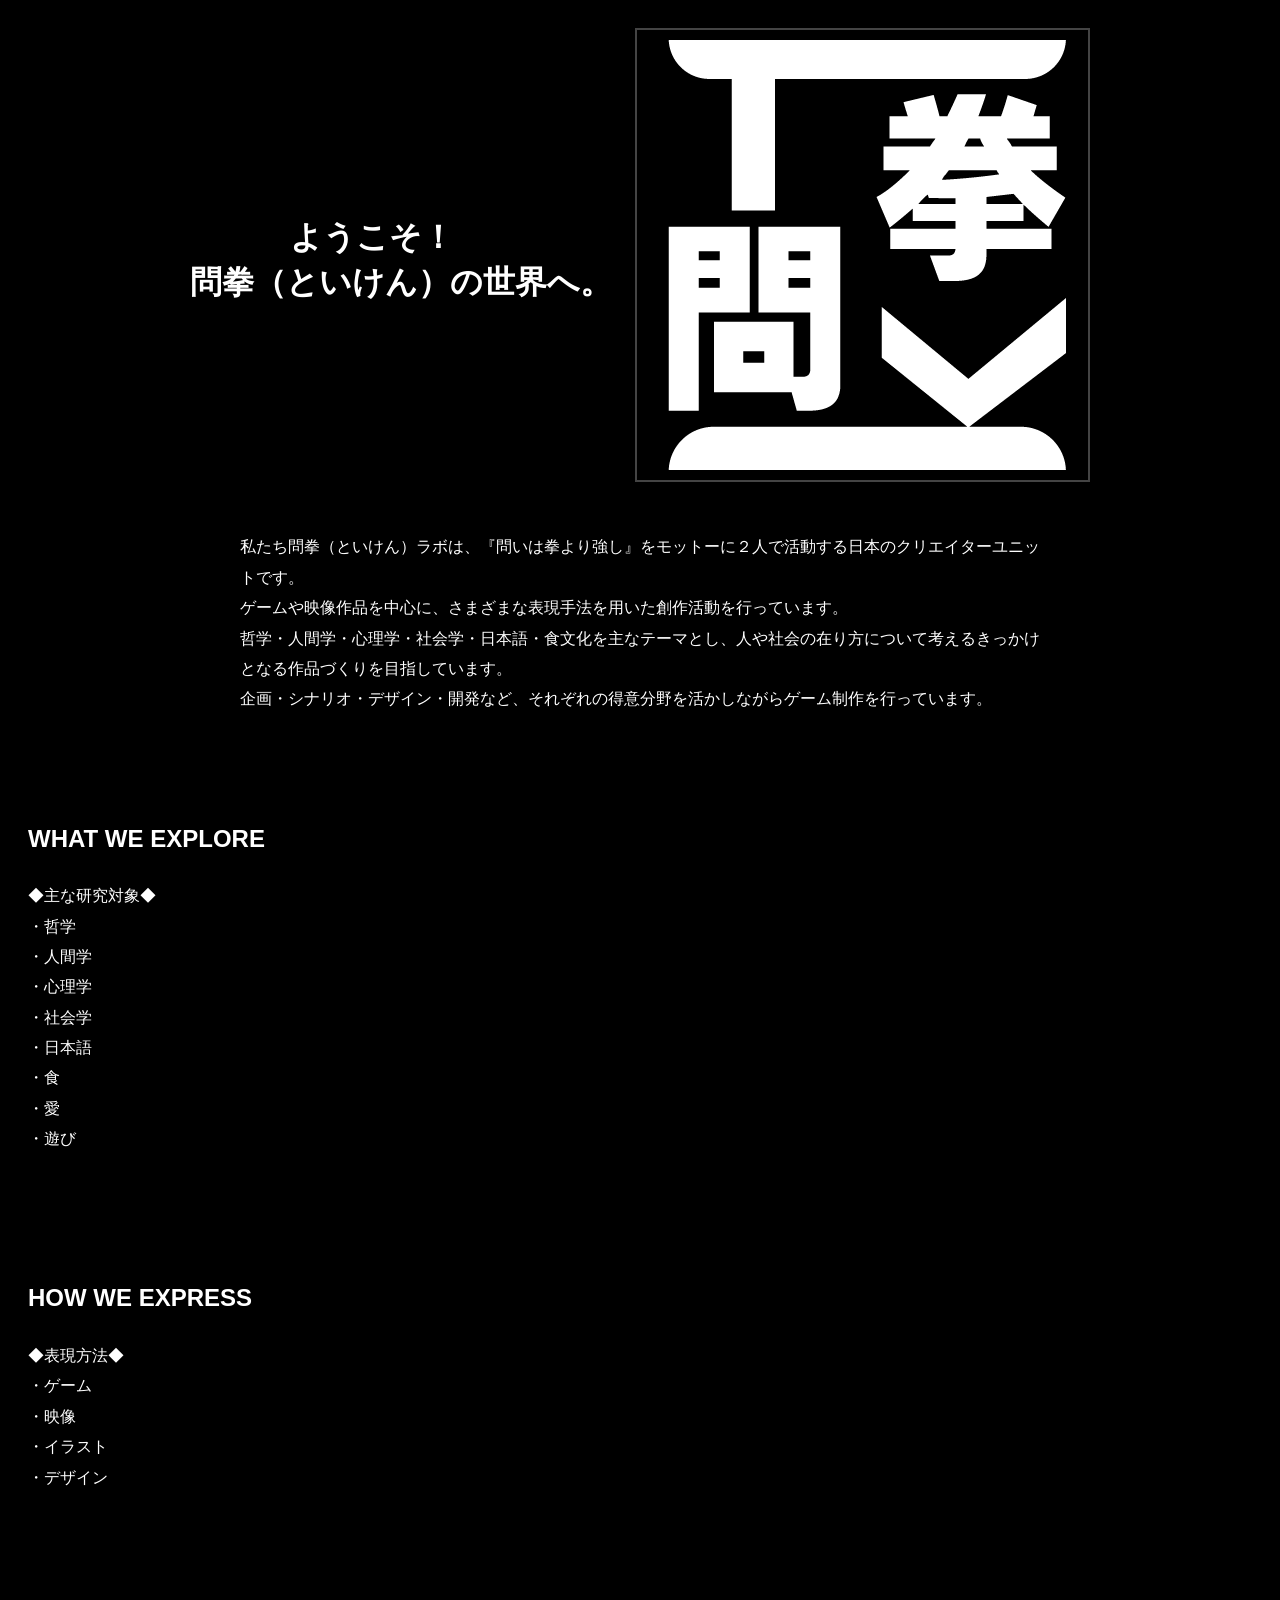
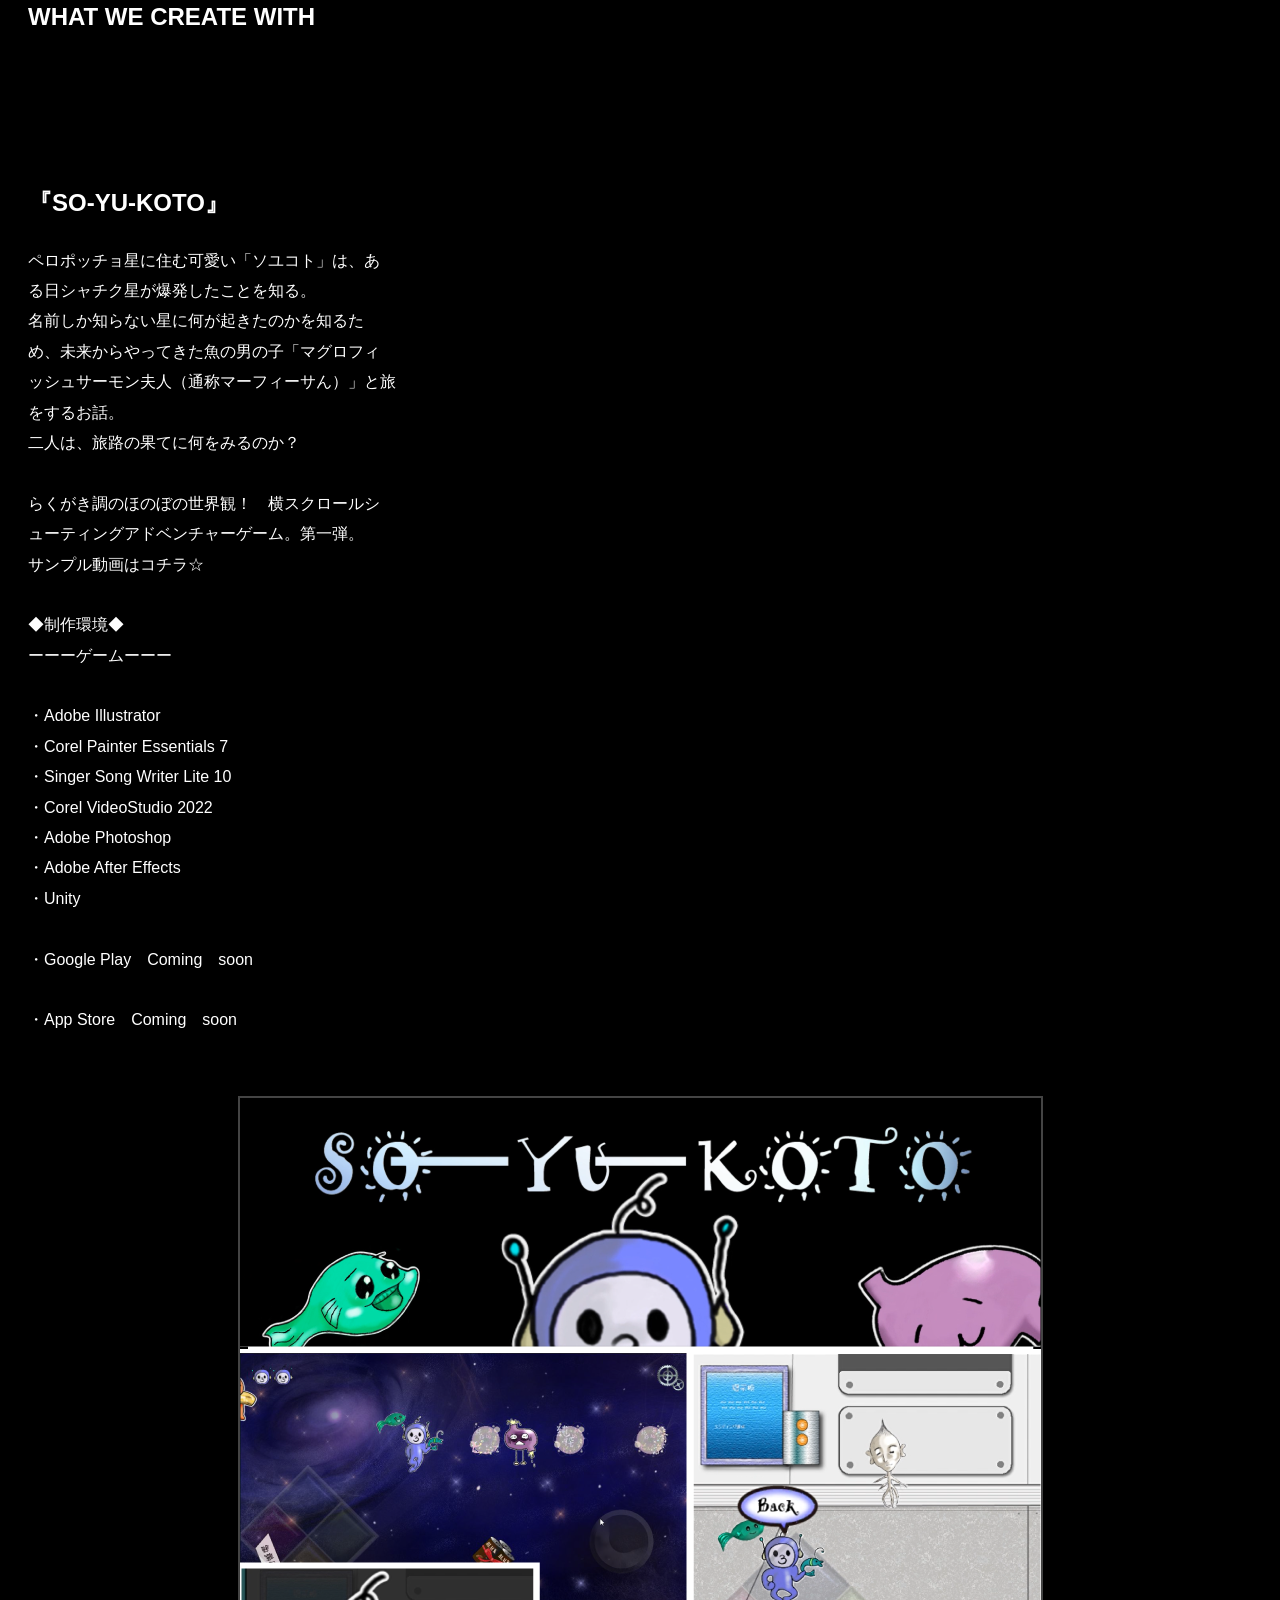
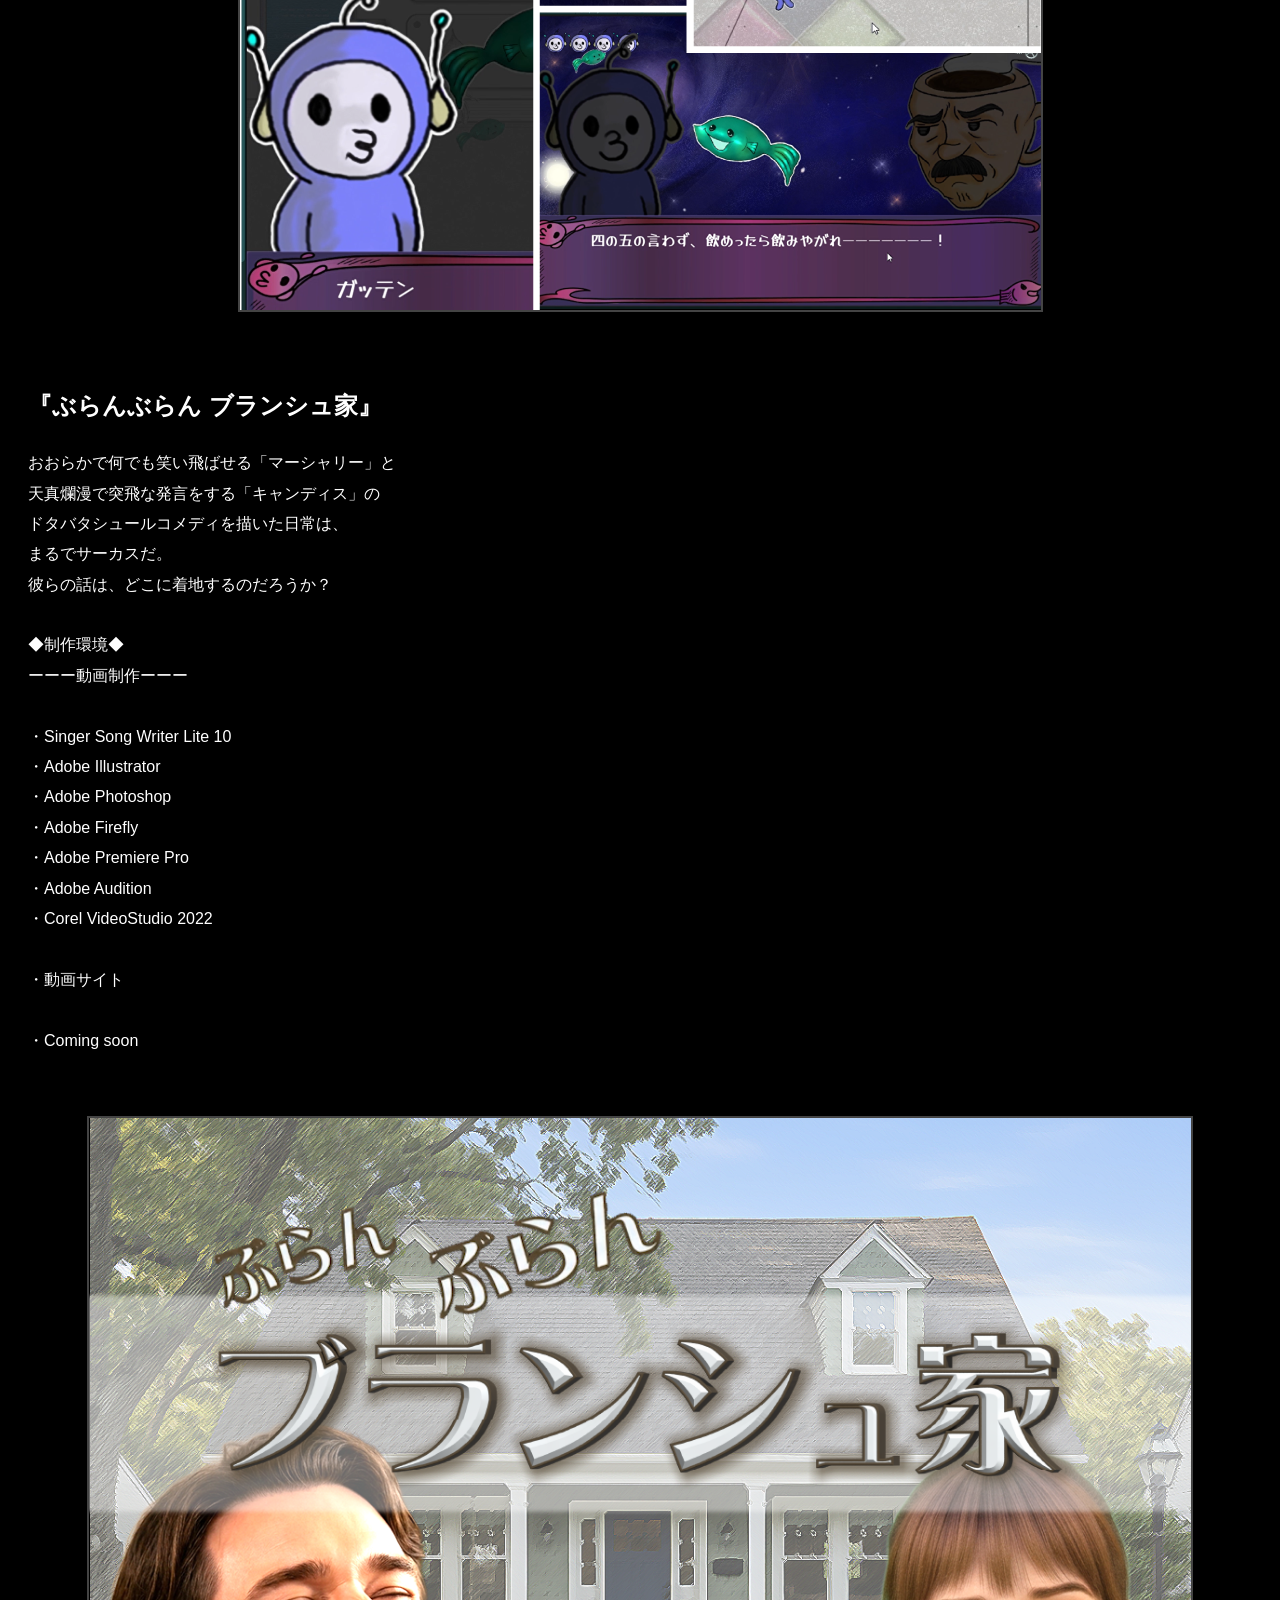
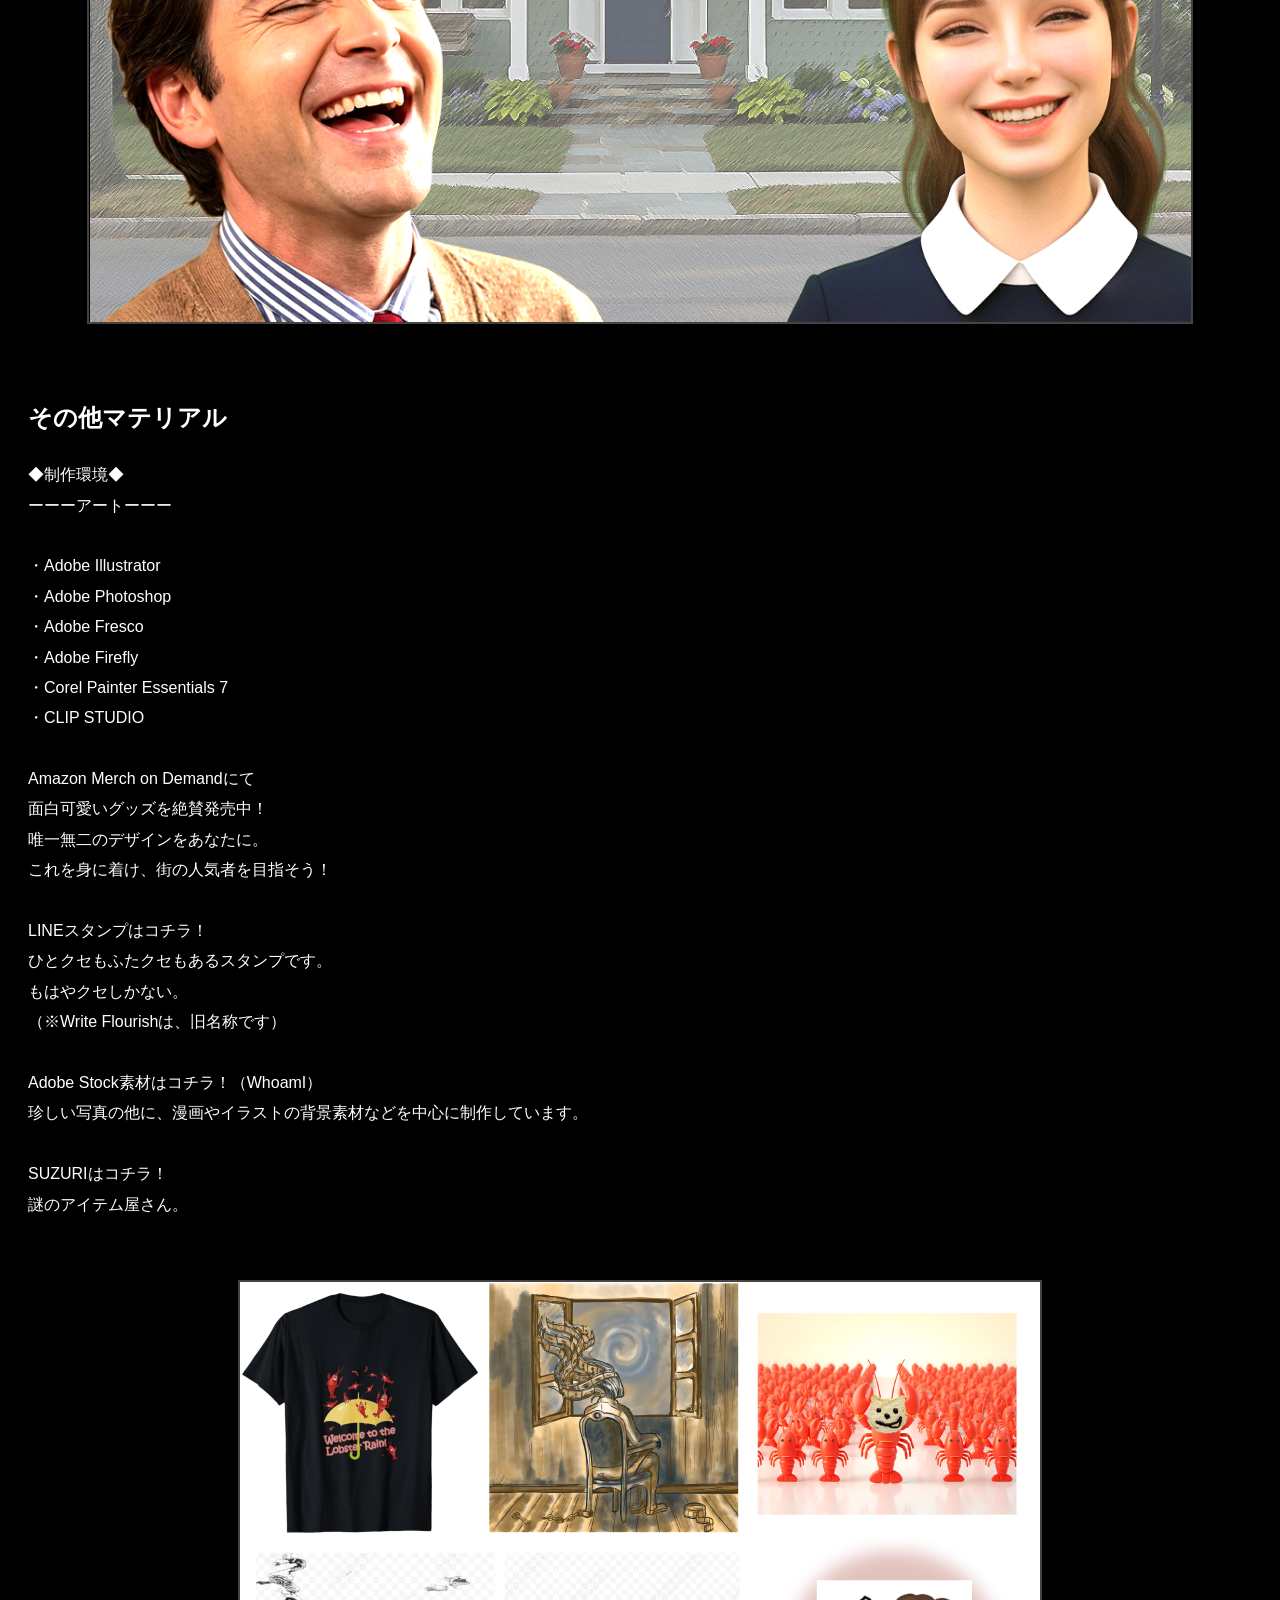
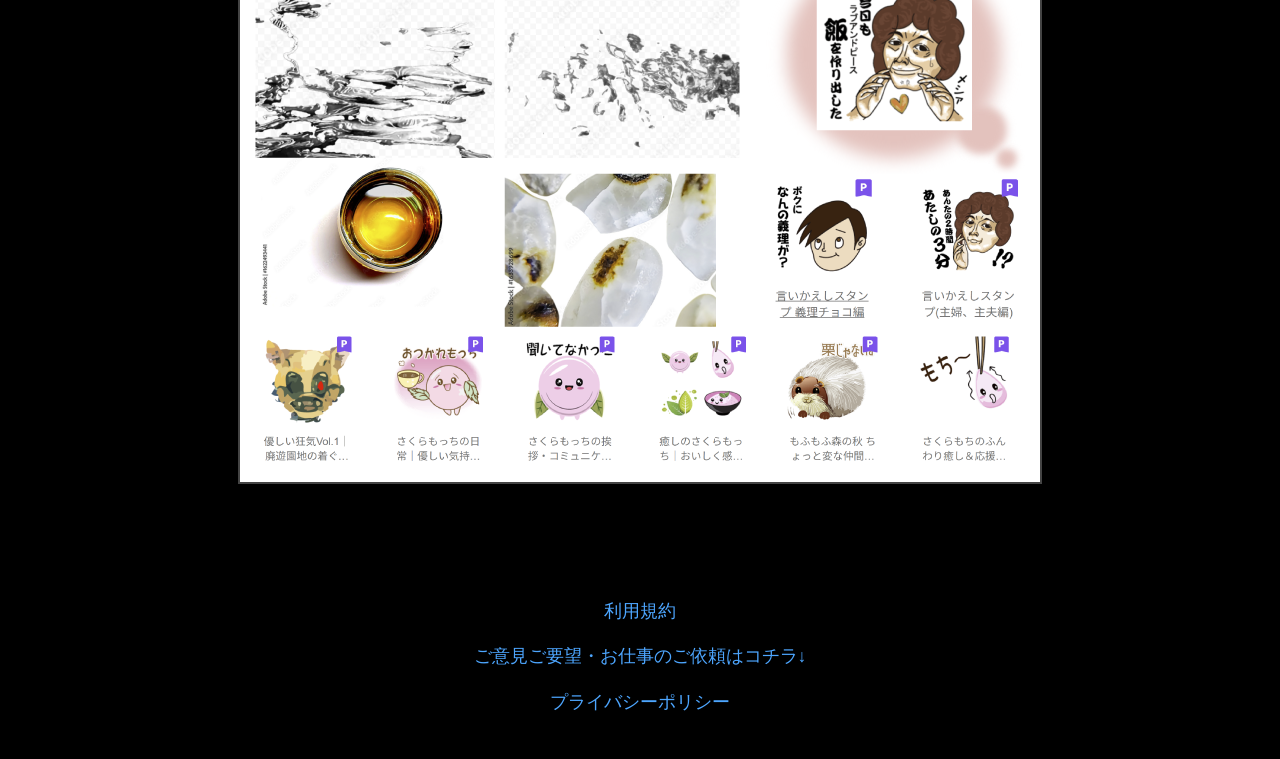
==== index.html @ 1c75d00f "Update index.html" ====
<!DOCTYPE html>
<html lang="ja">
<head>
    <meta charset="UTF-8">
    <meta name="viewport" content="width=device-width, initial-scale=1.0">
    <title>問拳（といけん）</title>
    <link rel="stylesheet" href="style.css">

    <style>
        body {
            background-color: #000;
            color: #fff;
            font-family: sans-serif;
            line-height: 1.9;
            padding: 20px;
        }

        h1, h2, h3 {
            color: #fff;
            margin-top: 40px;
        }

        p {
            margin-top: 20px;
        }

        a {
            color: #4da6ff;
            text-decoration: none;
        }

        a:hover {
            text-decoration: underline;
        }

        .section {
            margin-bottom: 60px;
        }

        .image-box {
            width: 100%;
            margin: 30px 0;
            text-align: center;
        }

        .image-box img {
            max-width: 90%;
            border: 2px solid #444;
        }

        .footer-links {
            margin-top: 100px;
            text-align: center;
        }

        .footer-links a {
            display: block;
            margin: 12px 0;
            font-size: 1.1em;
        }

        /* ▼▼▼ タイトル＋画像を横並びにする ▼▼▼ */
        .title-with-image {
            display: flex;
            align-items: center;
            justify-content: space-between;
            gap: 20px;
            margin-bottom: 40px;
        }

        .title-with-image h1 {
            flex: 1;
        }

        .title-with-image .image-box img {
            max-width: 512px;
            height: auto;
            border: 2px solid #444;
        }
    </style>
</head>
<body>

    <!-- ▼▼▼ タイトル＋画像（横並び） ▼▼▼ -->
<div class="title-with-image">

    <div class="title-text">
        <h1>
            <span class="yokoso">ようこそ！</span><br>
            問拳（といけん）の世界へ。
        </h1>
    </div>

    <div class="title-image">
        <img src="toikenLogo.png" alt="問拳（といけん）のロゴ画像">
    </div>

</div>

    <!-- ▼▼▼ 説明文 ▼▼▼ -->
    <p class="intro-text">
        私たち問拳（といけん）ラボは、『問いは拳より強し』をモットーに２人で活動する日本のクリエイターユニットです。<br>
        ゲームや映像作品を中心に、さまざまな表現手法を用いた創作活動を行っています。<br>
        哲学・人間学・心理学・社会学・日本語・食文化を主なテーマとし、人や社会の在り方について考えるきっかけとなる作品づくりを目指しています。<br>
        企画・シナリオ・デザイン・開発など、それぞれの得意分野を活かしながらゲーム制作を行っています。
        <br>
        <br>
        <br>
    </p>

    <!-- ▼▼▼ セクション1 ▼▼▼ -->
    <div class="section">
        <h2>WHAT WE EXPLORE</h2>
        <p>
◆主な研究対象◆<br>
・哲学<br>
・人間学<br>
・心理学<br>
・社会学<br>
・日本語<br>
・食<br>
・愛<br>
・遊び<br><br><br>
        </p>
    </div>

    <!-- ▼▼▼ セクション2 ▼▼▼ -->
    <div class="section">
        <h2>HOW WE EXPRESS</h2>
        <p>
◆表現方法◆<br>
・ゲーム<br>
・映像<br>
・イラスト<br>
・デザイン<br>
            <br>
            <br>
        <h2>WHAT WE CREATE WITH</h2>
            <br>
            <br>
        </p>
    </div>

    <!-- ▼▼▼ セクション3 ▼▼▼ -->
    <div class="section">
        <h2>『SO-YU-KOTO』</h2>
        <p>
ペロポッチョ星に住む可愛い「ソユコト」は、あ<br>
る日シャチク星が爆発したことを知る。<br>
名前しか知らない星に何が起きたのかを知るた<br>
め、未来からやってきた魚の男の子「マグロフィ<br>
ッシュサーモン夫人（通称マーフィーサん）」と旅<br>
をするお話。<br>
二人は、旅路の果てに何をみるのか？<br><br>
らくがき調のほのぼの世界観！　横スクロールシ<br>
ューティングアドベンチャーゲーム。第一弾。<br>
サンプル動画はコチラ☆<br><br>

◆制作環境◆<br>
 ーーーゲームーーー<br><br>

・Adobe Illustrator<br>
・Corel Painter Essentials 7<br>
・Singer Song Writer Lite 10<br>
・Corel VideoStudio 2022<br>
・Adobe Photoshop<br>
・Adobe After Effects<br>
・Unity<br><br>
・Google Play　Coming　soon<br><br>
・App Store　Coming　soon<br><br>
        </p>

        <div class="image-box">
            <img src="soyukoto.png" alt="アンドロイドアプリ「ソユコト」の画像">
        </div>
    </div>

    <!-- ▼▼▼ セクション4 ▼▼▼ -->
    <div class="section">
        <h2>『ぶらんぶらん ブランシュ家』</h2>
        <p>
おおらかで何でも笑い飛ばせる「マーシャリー」と<br>
天真爛漫で突飛な発言をする「キャンディス」の<br>
ドタバタシュールコメディを描いた日常は、<br>
まるでサーカスだ。<br>
彼らの話は、どこに着地するのだろうか？<br><br>

◆制作環境◆  <br>
ーーー動画制作ーーー<br><br>

・Singer Song Writer Lite 10<br>
・Adobe Illustrator<br>
・Adobe Photoshop<br>
・Adobe Firefly<br>
・Adobe Premiere Pro<br>
・Adobe Audition<br>
・Corel VideoStudio 2022<br><br>
・動画サイト<br><br>
・Coming soon<br><br>
        </p>

        <div class="image-box">
            <img src="buranshuke.png" alt="動画、ブランブランブランシュ家の画像">
        </div>
    </div>

        <!-- ▼▼▼ セクション5 ▼▼▼ -->
    <div class="section">
        <h2>その他マテリアル</h2>
        <p>
◆制作環境◆<br>
ーーーアートーーー<br><br>

・Adobe Illustrator<br>
・Adobe Photoshop<br>
・Adobe Fresco<br>
・Adobe Firefly<br>
・Corel Painter Essentials 7<br>
・CLIP STUDIO<br><br>

Amazon Merch on Demandにて<br>
面白可愛いグッズを絶賛発売中！<br>
唯一無二のデザインをあなたに。<br>
これを身に着け、街の人気者を目指そう！<br><br>

LINEスタンプはコチラ！<br>
ひとクセもふたクセもあるスタンプです。<br>
もはやクセしかない。<br>
（※Write Flourishは、旧名称です）<br><br>

Adobe Stock素材はコチラ！（WhoamI）<br>
珍しい写真の他に、漫画やイラストの背景素材などを中心に制作しています。<br><br>

SUZURIはコチラ！<br>
謎のアイテム屋さん。<br><br>      
        </p>

        <div class="image-box">
            <img src="other_material.png" alt="その他素材販売の画像">
        </div>
    </div>
    
    <!-- ▼▼▼ フッターリンク ▼▼▼ -->
    <div class="footer-links">
        <a href="terms.html">利用規約</a>
        <a href="contact.html">ご意見ご要望・お仕事のご依頼はコチラ↓</a>
        <a href="privacy.html">プライバシーポリシー</a>
    </div>

</body>
</html>
---- style.css ----
body {
    background-color: #000;
    color: #fff;
    font-family: sans-serif;
    line-height: 1.9;
    padding: 20px;
}

/* タイトル＋画像の横並び */
.title-with-image {
    display: flex;
    align-items: center;
    justify-content: flex-start;
    gap: 40px;
    max-width: 900px;
    margin: 0 auto;
}

/* タイトル部分 */
.title-text h1 {
    margin: 0;
    line-height: 1.4;
}

/* 「ようこそ！」だけ右にずらす */
.yokoso {
    margin-left: 100px;
    display: inline-block;
}

/* 説明文を中央に配置しつつ、文字は左揃え */
.intro-text {
    max-width: 800px;      /* 中央に置くための横幅（調整OK） */
    margin: 0 auto;        /* ブロックを中央に配置 */
    text-align: left;      /* 文字は左揃え */
    line-height: 1.9;
}

/* 画像部分 */
.title-image img {
    max-width: 600px;
    height: auto;
    border: 2px solid #444;
}

/* セクション */
.section {
    margin-bottom: 60px;
}

/* フッターリンク */
.footer-links {
    margin-top: 100px;
    text-align: center;
}

.footer-links a {
    display: block;
    margin: 12px 0;
    font-size: 1.1em;
    color: #4da6ff;
}
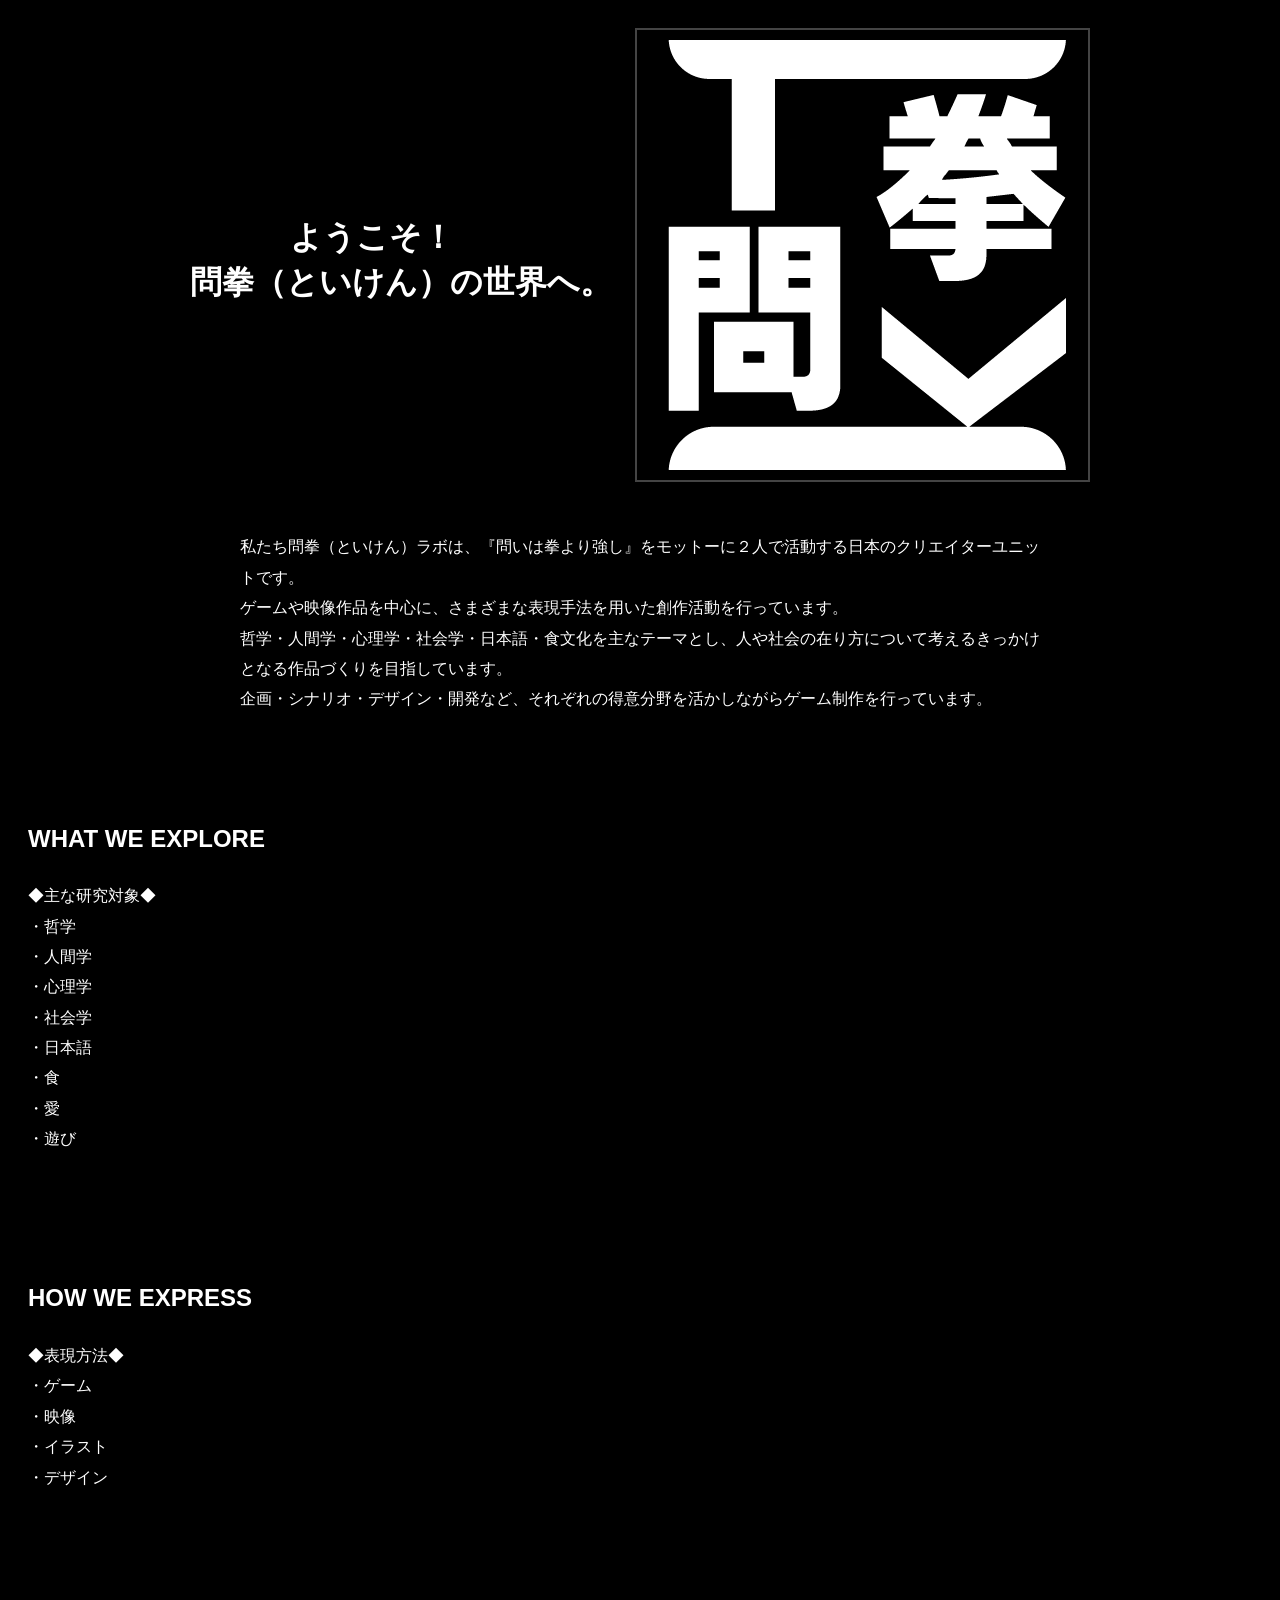
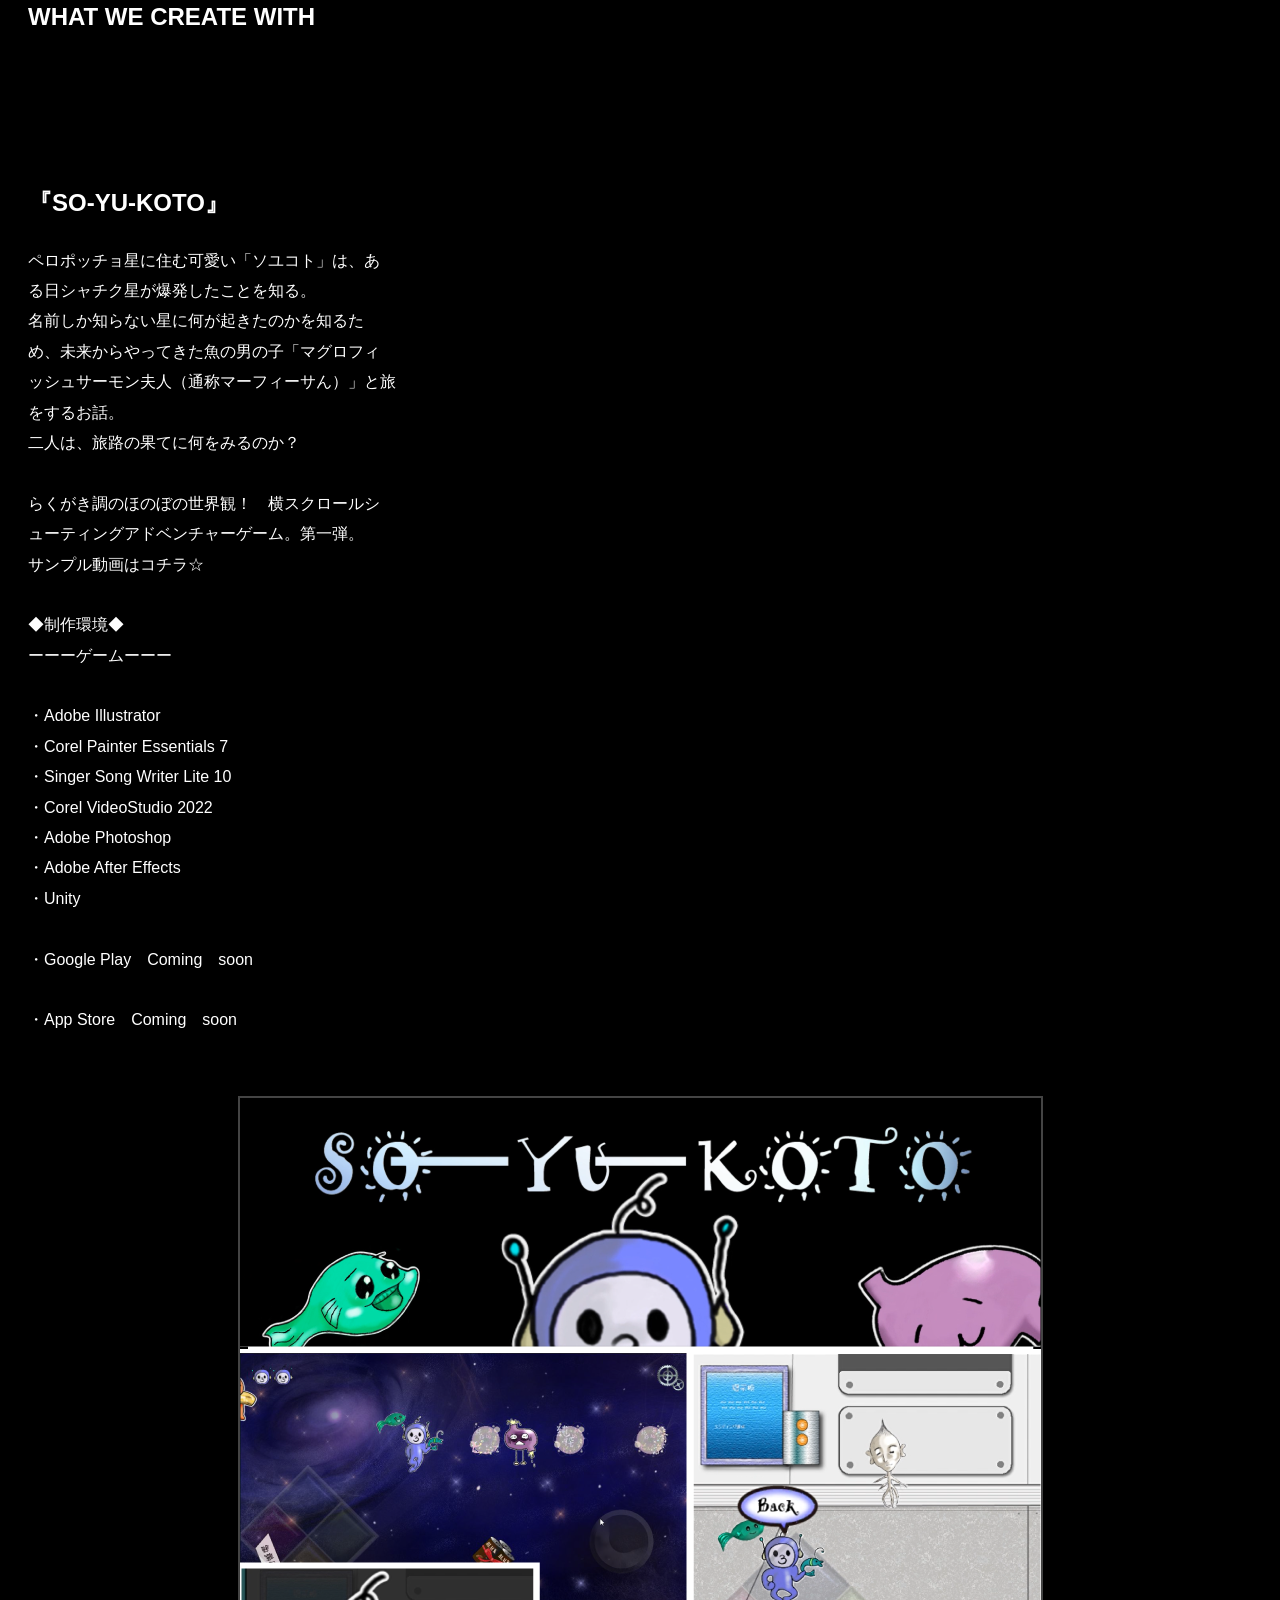
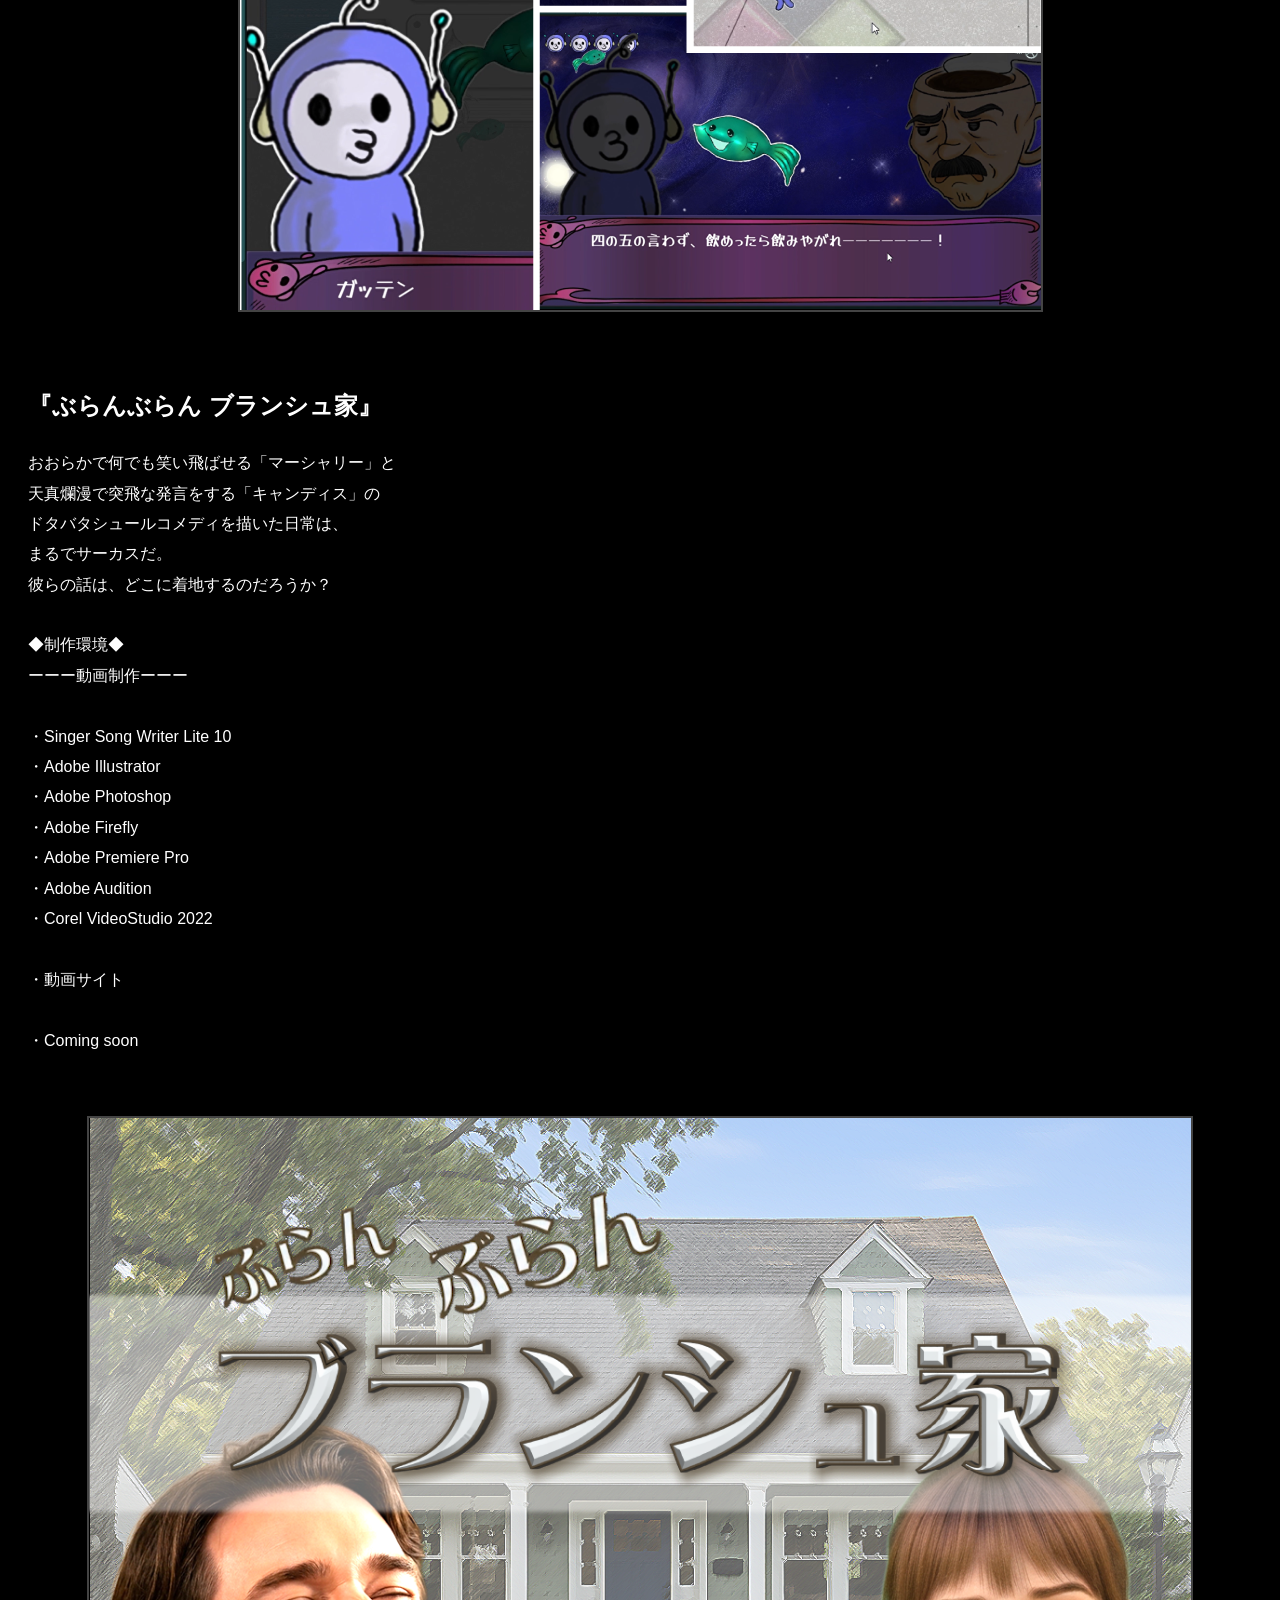
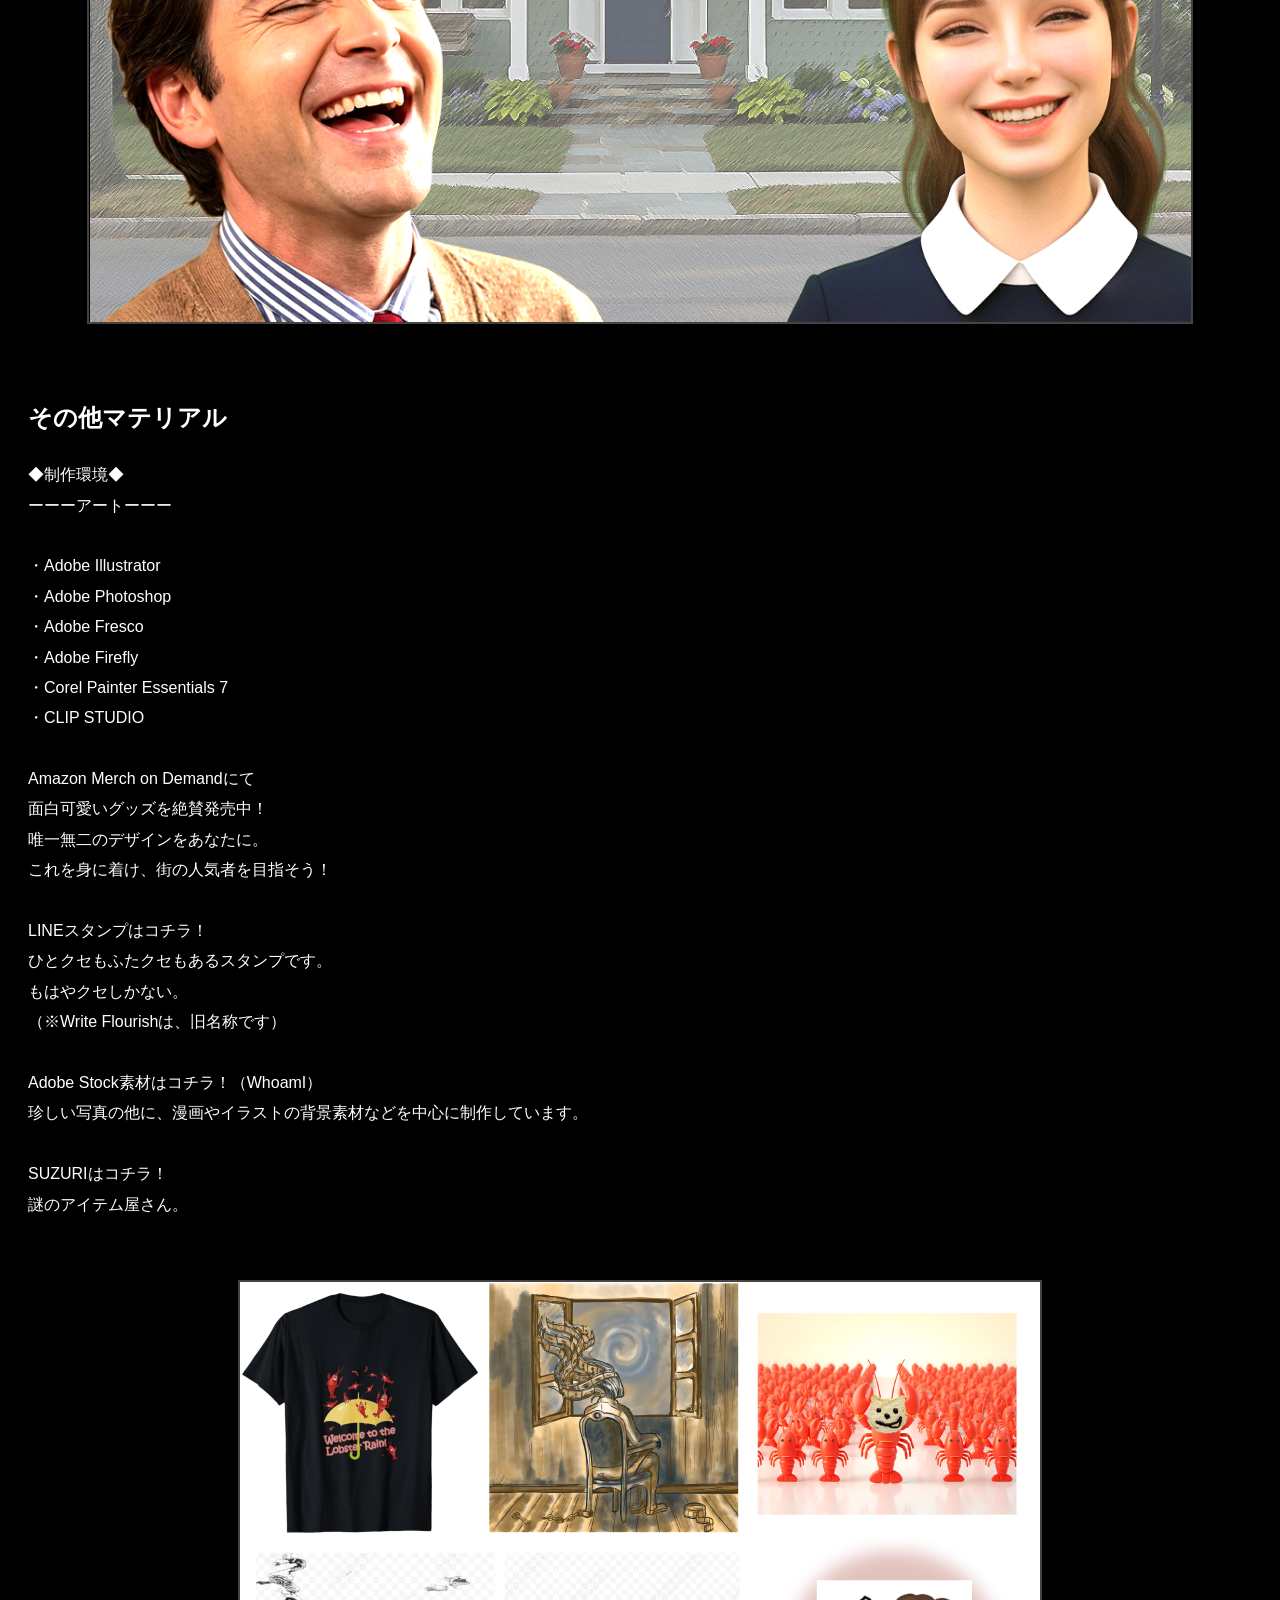
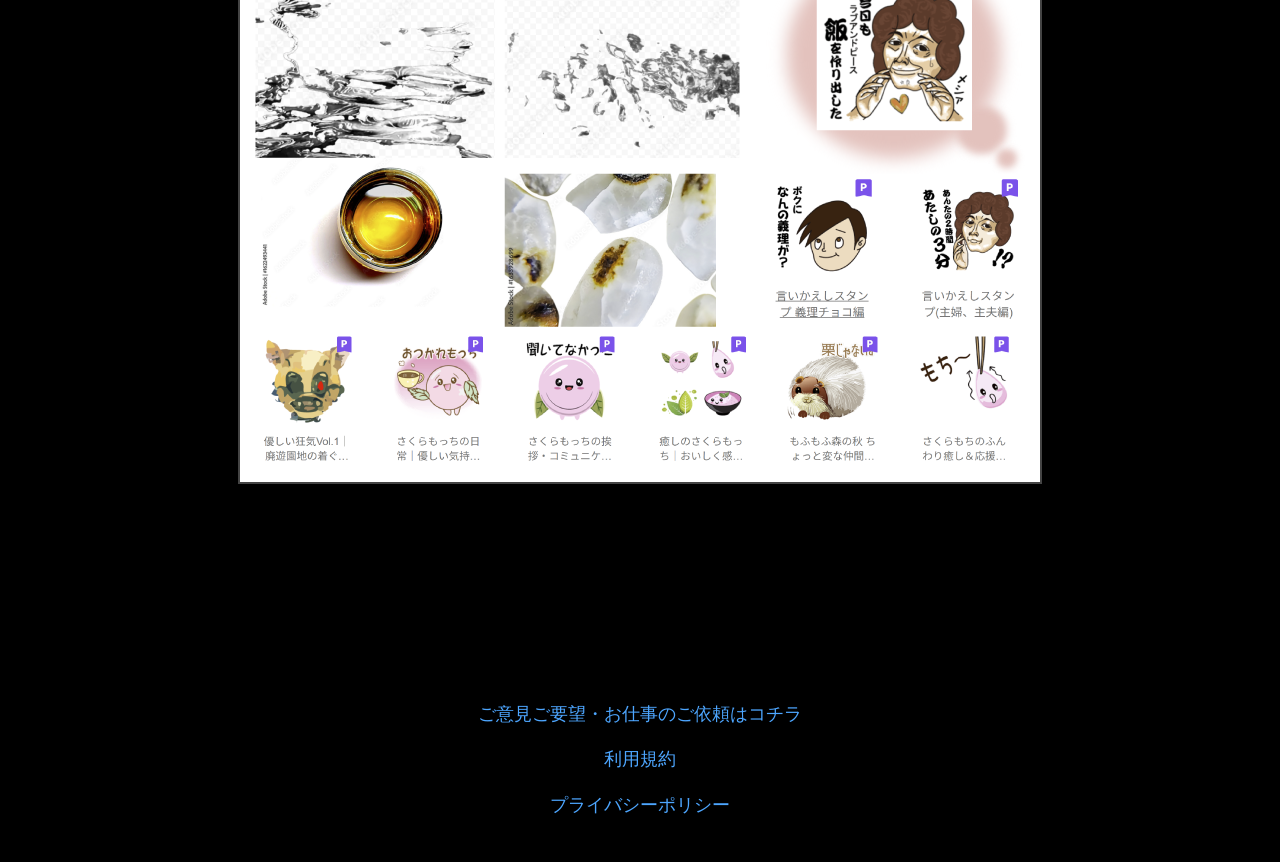
==== commit db2cd74d: "Update index.html" ====
--- a/index.html
+++ b/index.html
@@ -242,8 +242,9 @@
     
     <!-- ▼▼▼ フッターリンク ▼▼▼ -->
     <div class="footer-links">
+        <br><br><br>
+        <a href="contact.html">ご意見ご要望・お仕事のご依頼はコチラ</a>
         <a href="terms.html">利用規約</a>
-        <a href="contact.html">ご意見ご要望・お仕事のご依頼はコチラ↓</a>
         <a href="privacy.html">プライバシーポリシー</a>
     </div>
 
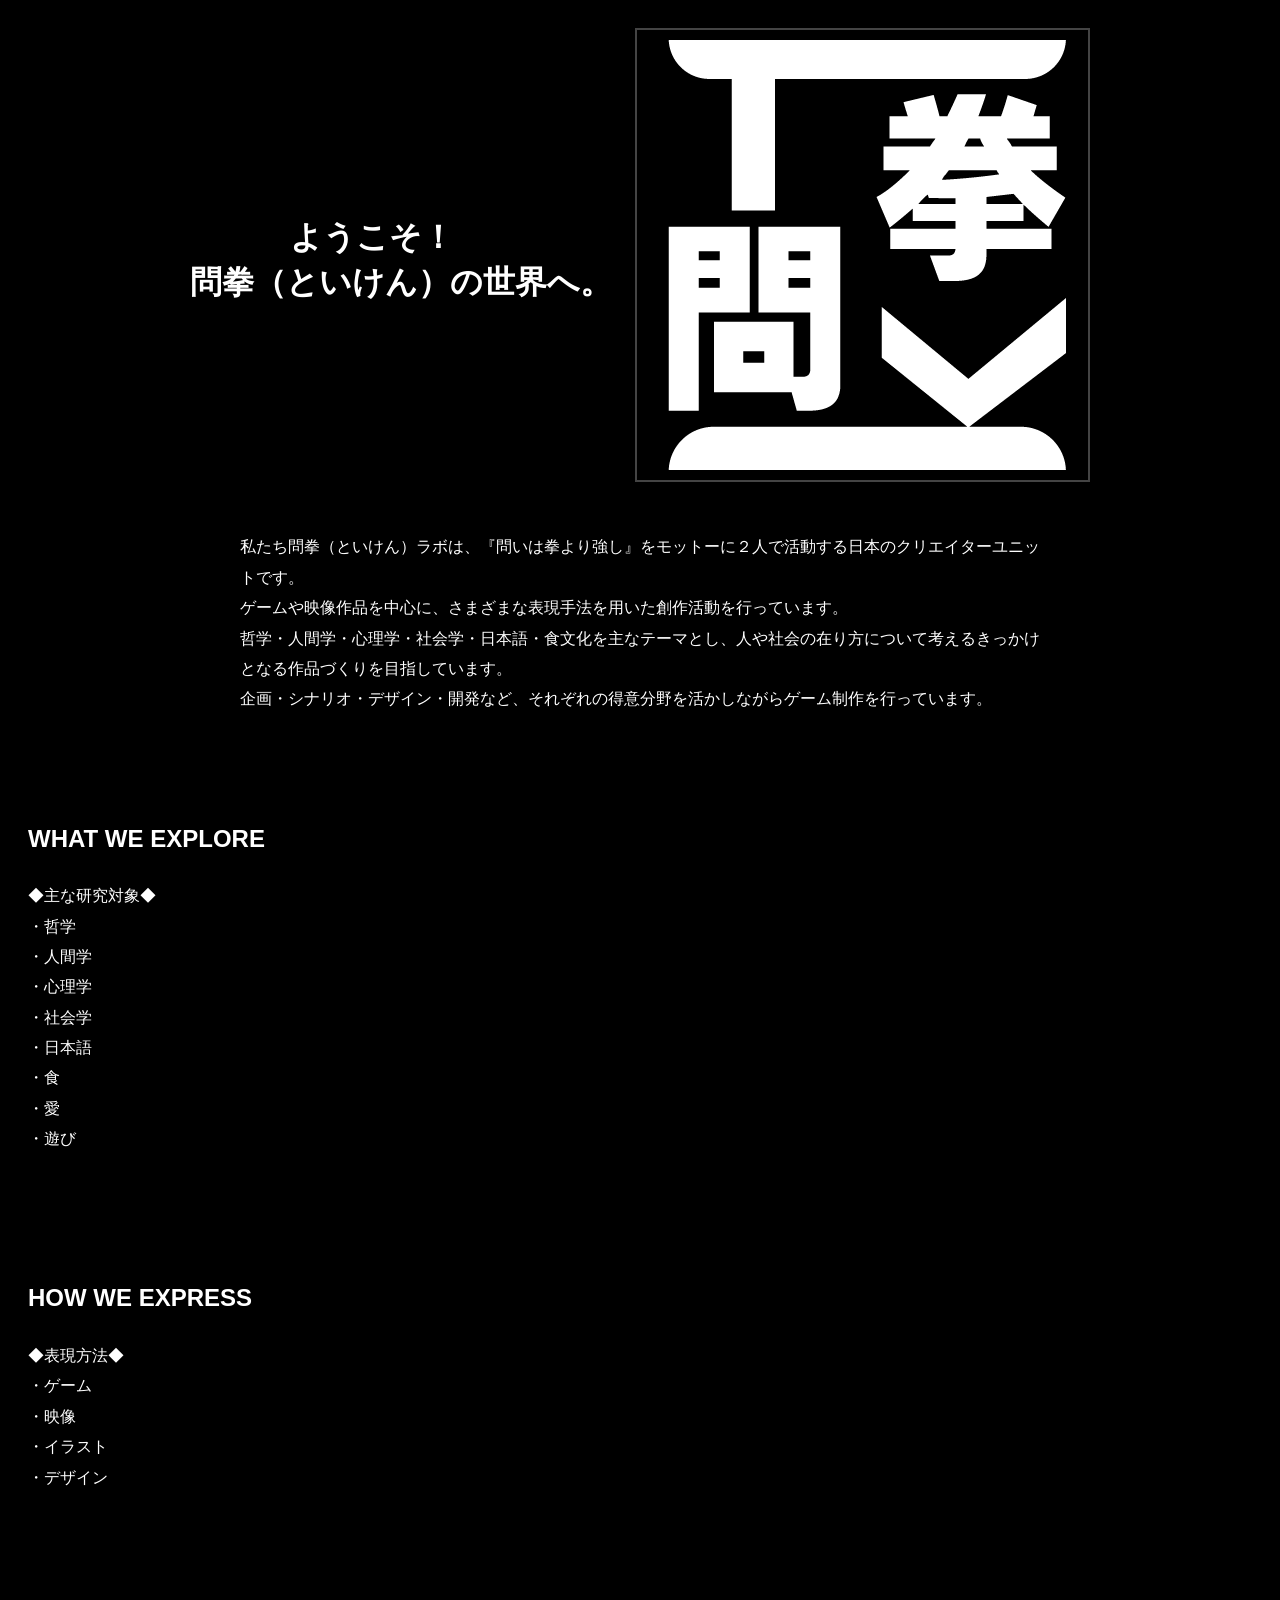
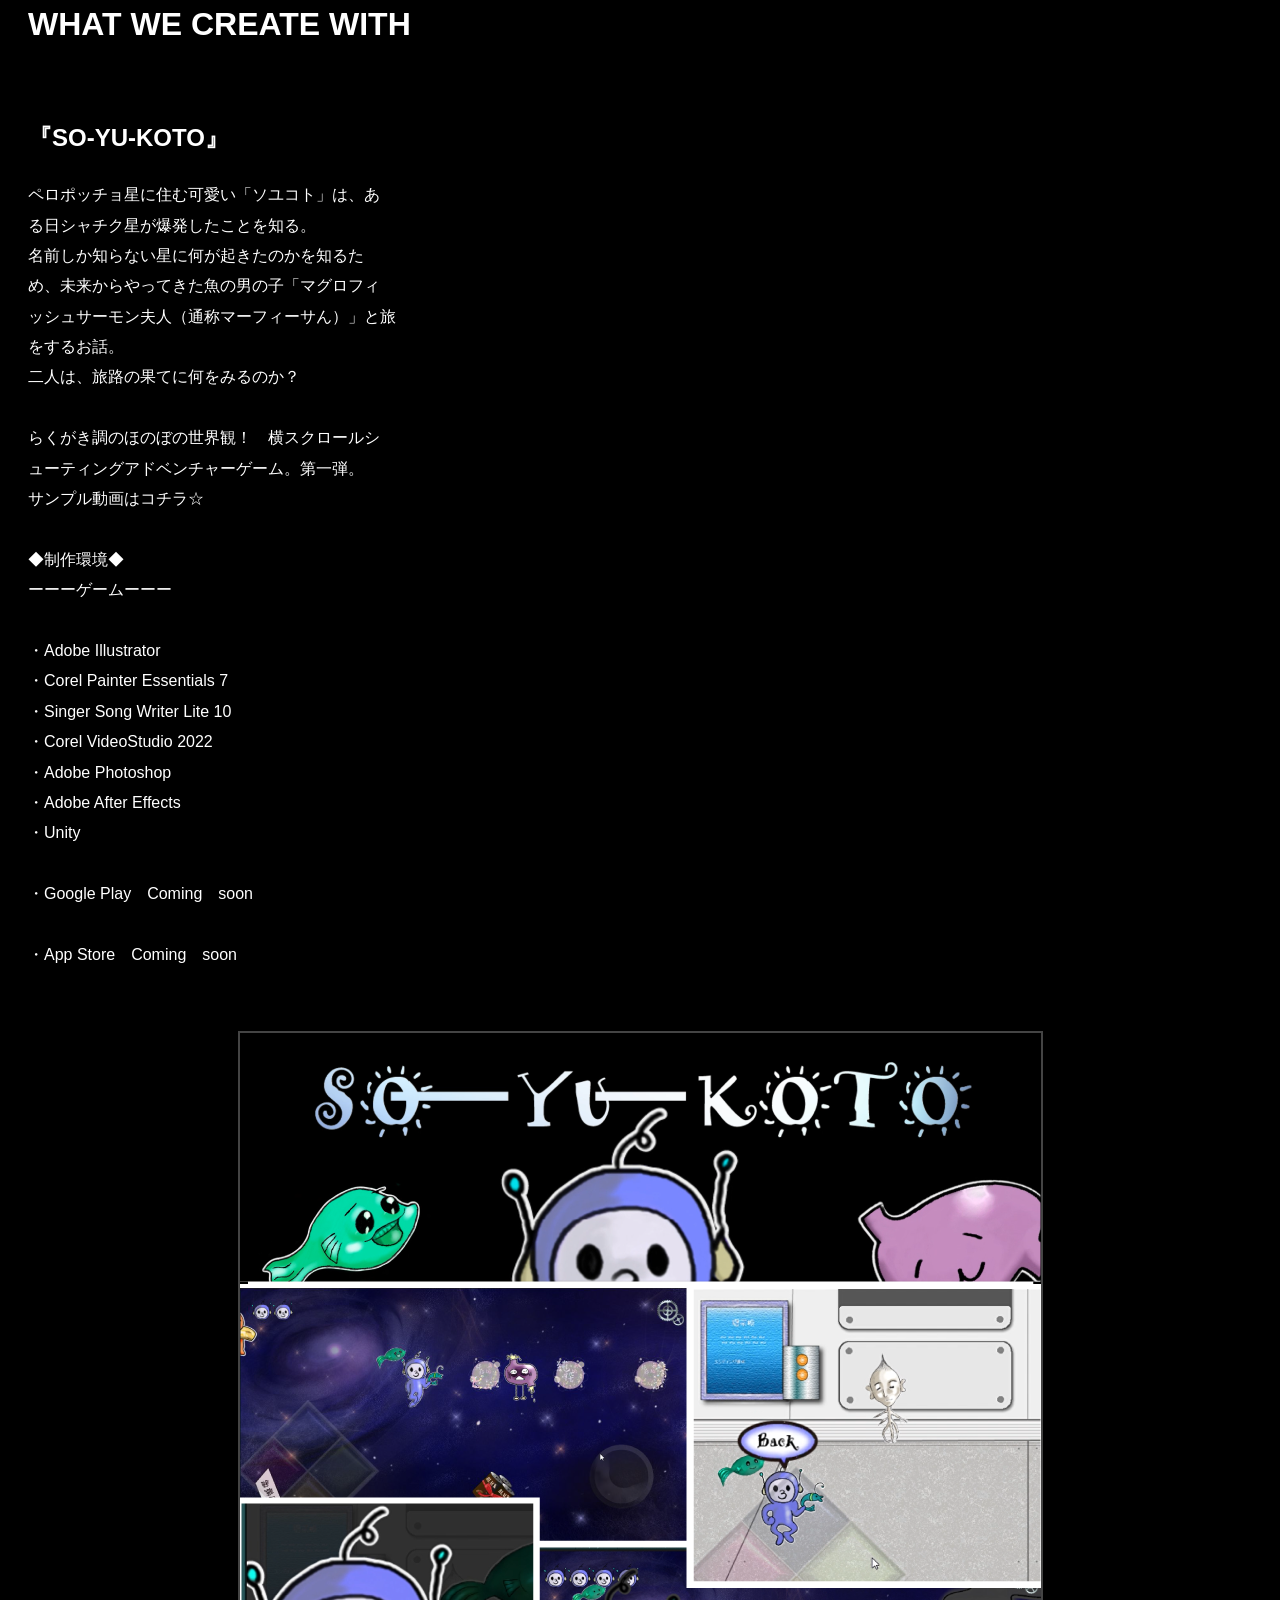
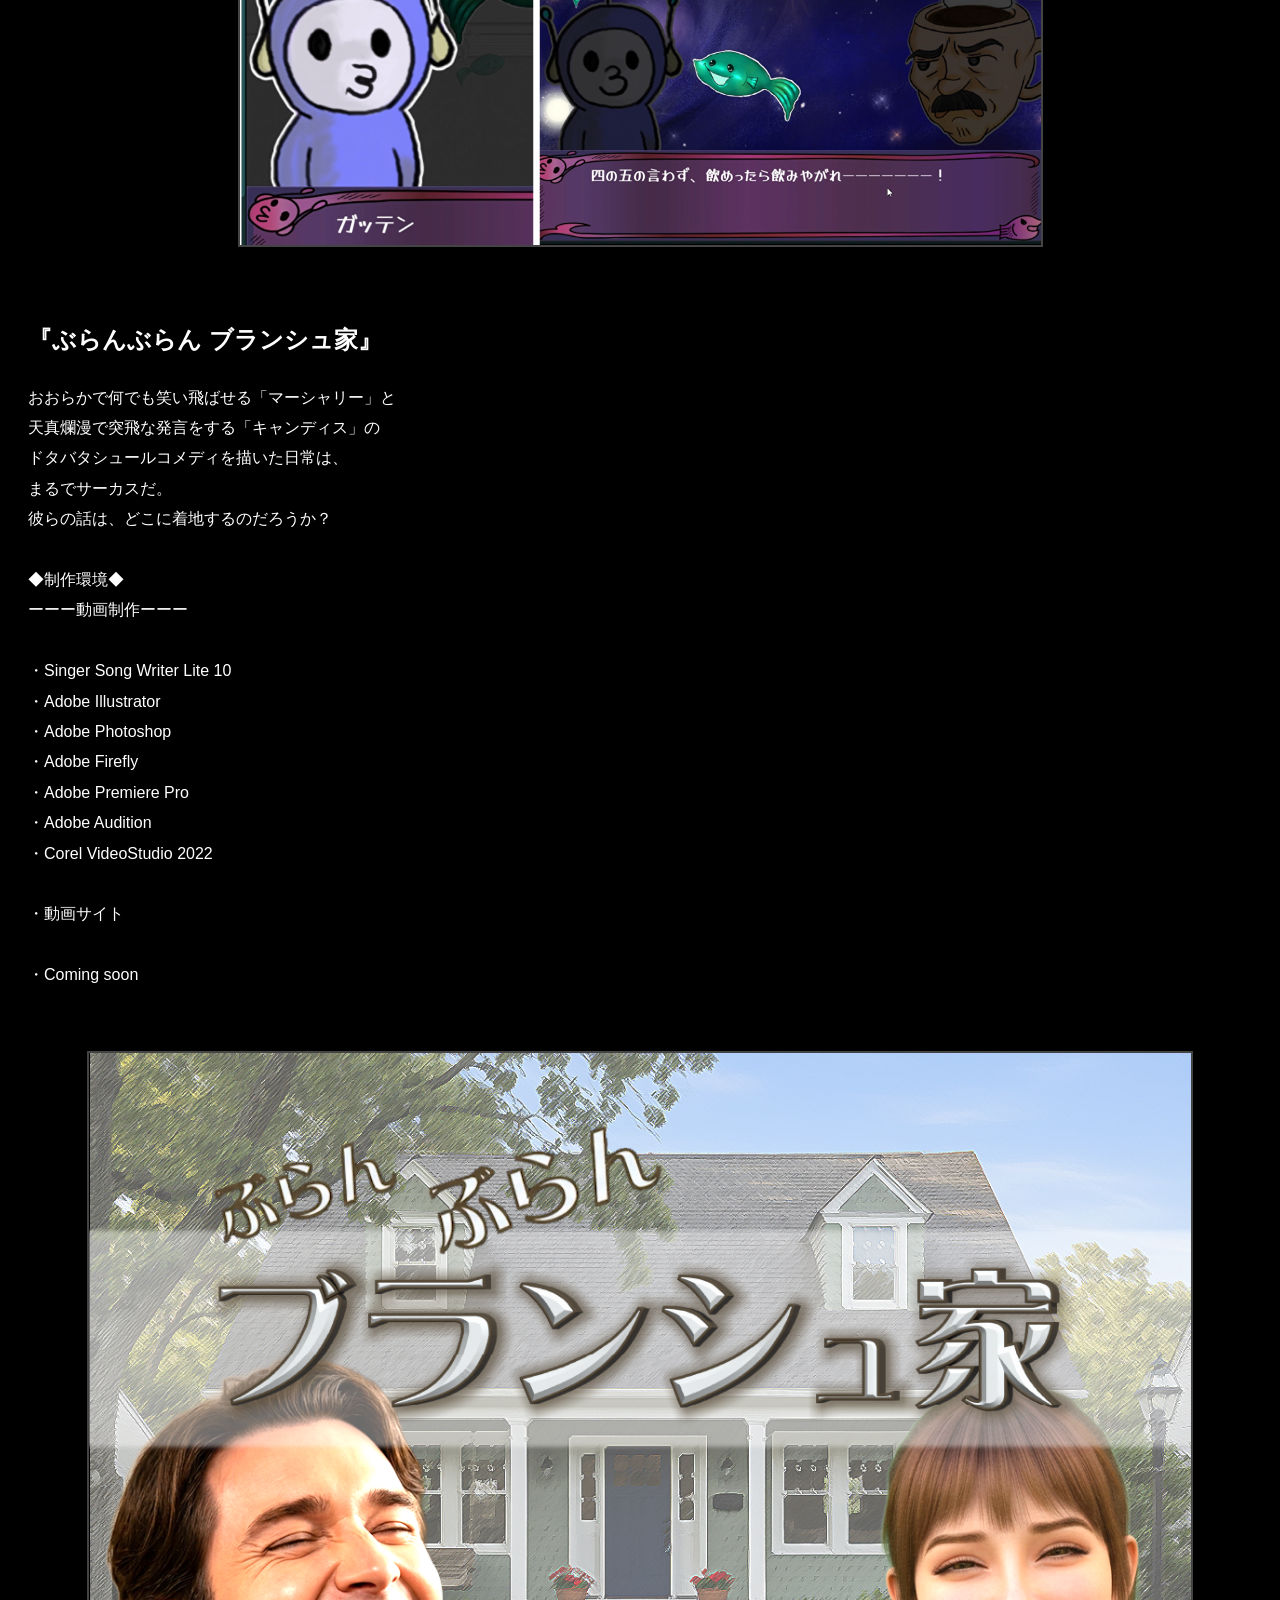
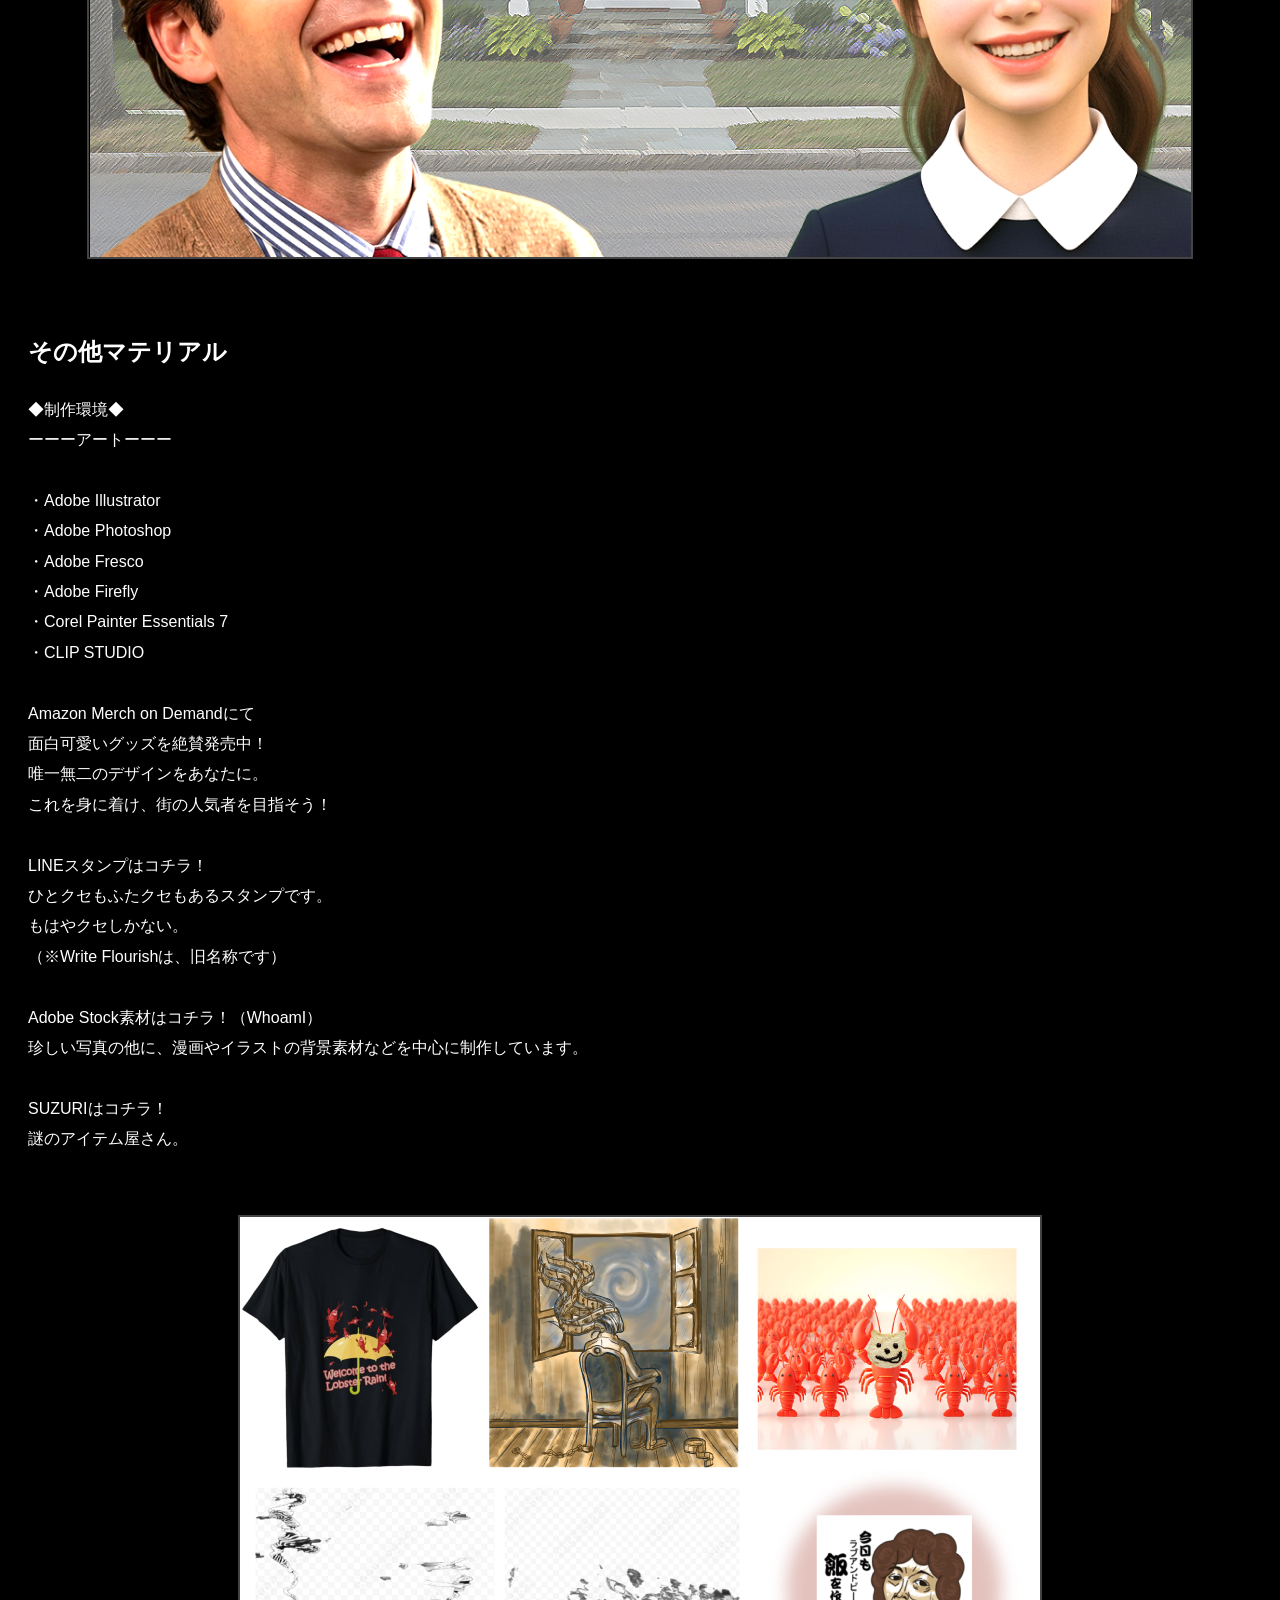
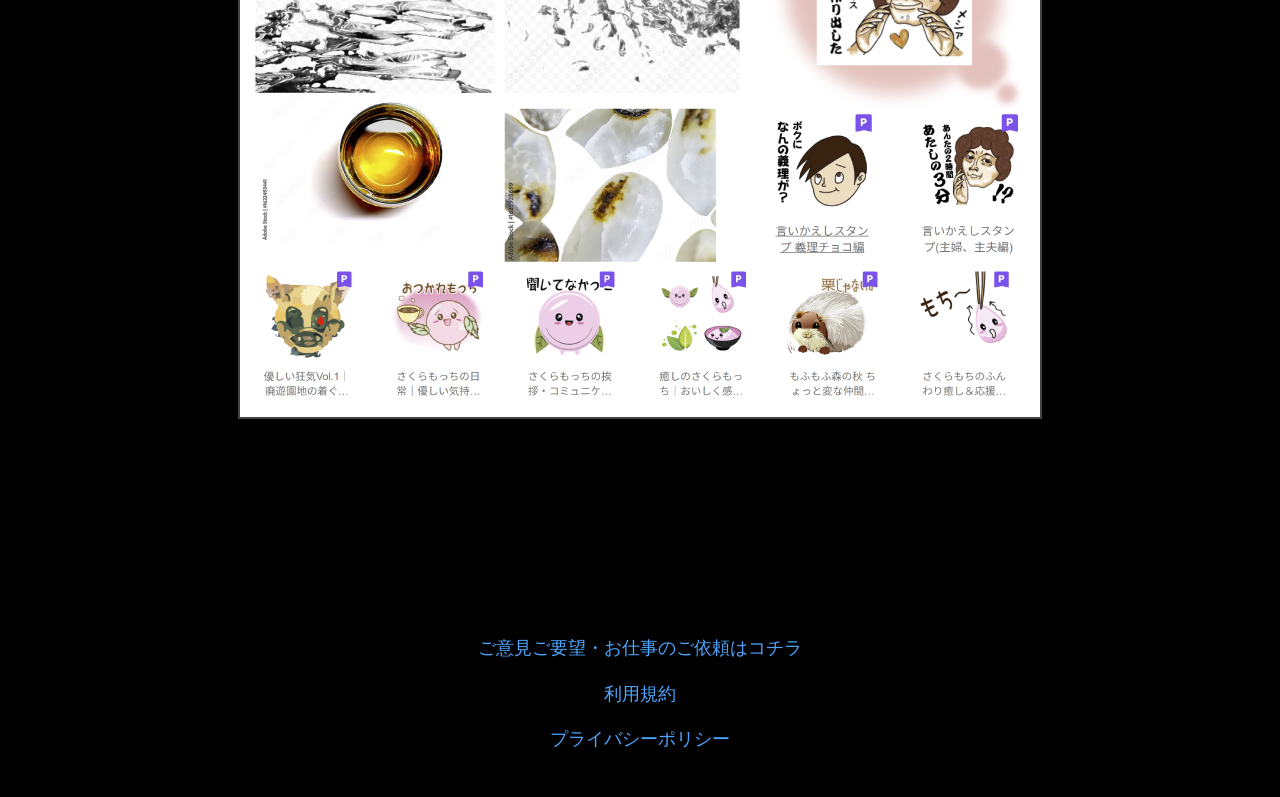
==== commit 0545d45e: "Update index.html" ====
--- a/index.html
+++ b/index.html
@@ -135,9 +135,7 @@
 ・デザイン<br>
             <br>
             <br>
-        <h2>WHAT WE CREATE WITH</h2>
-            <br>
-            <br>
+        <h1>WHAT WE CREATE WITH</h1>
         </p>
     </div>
 
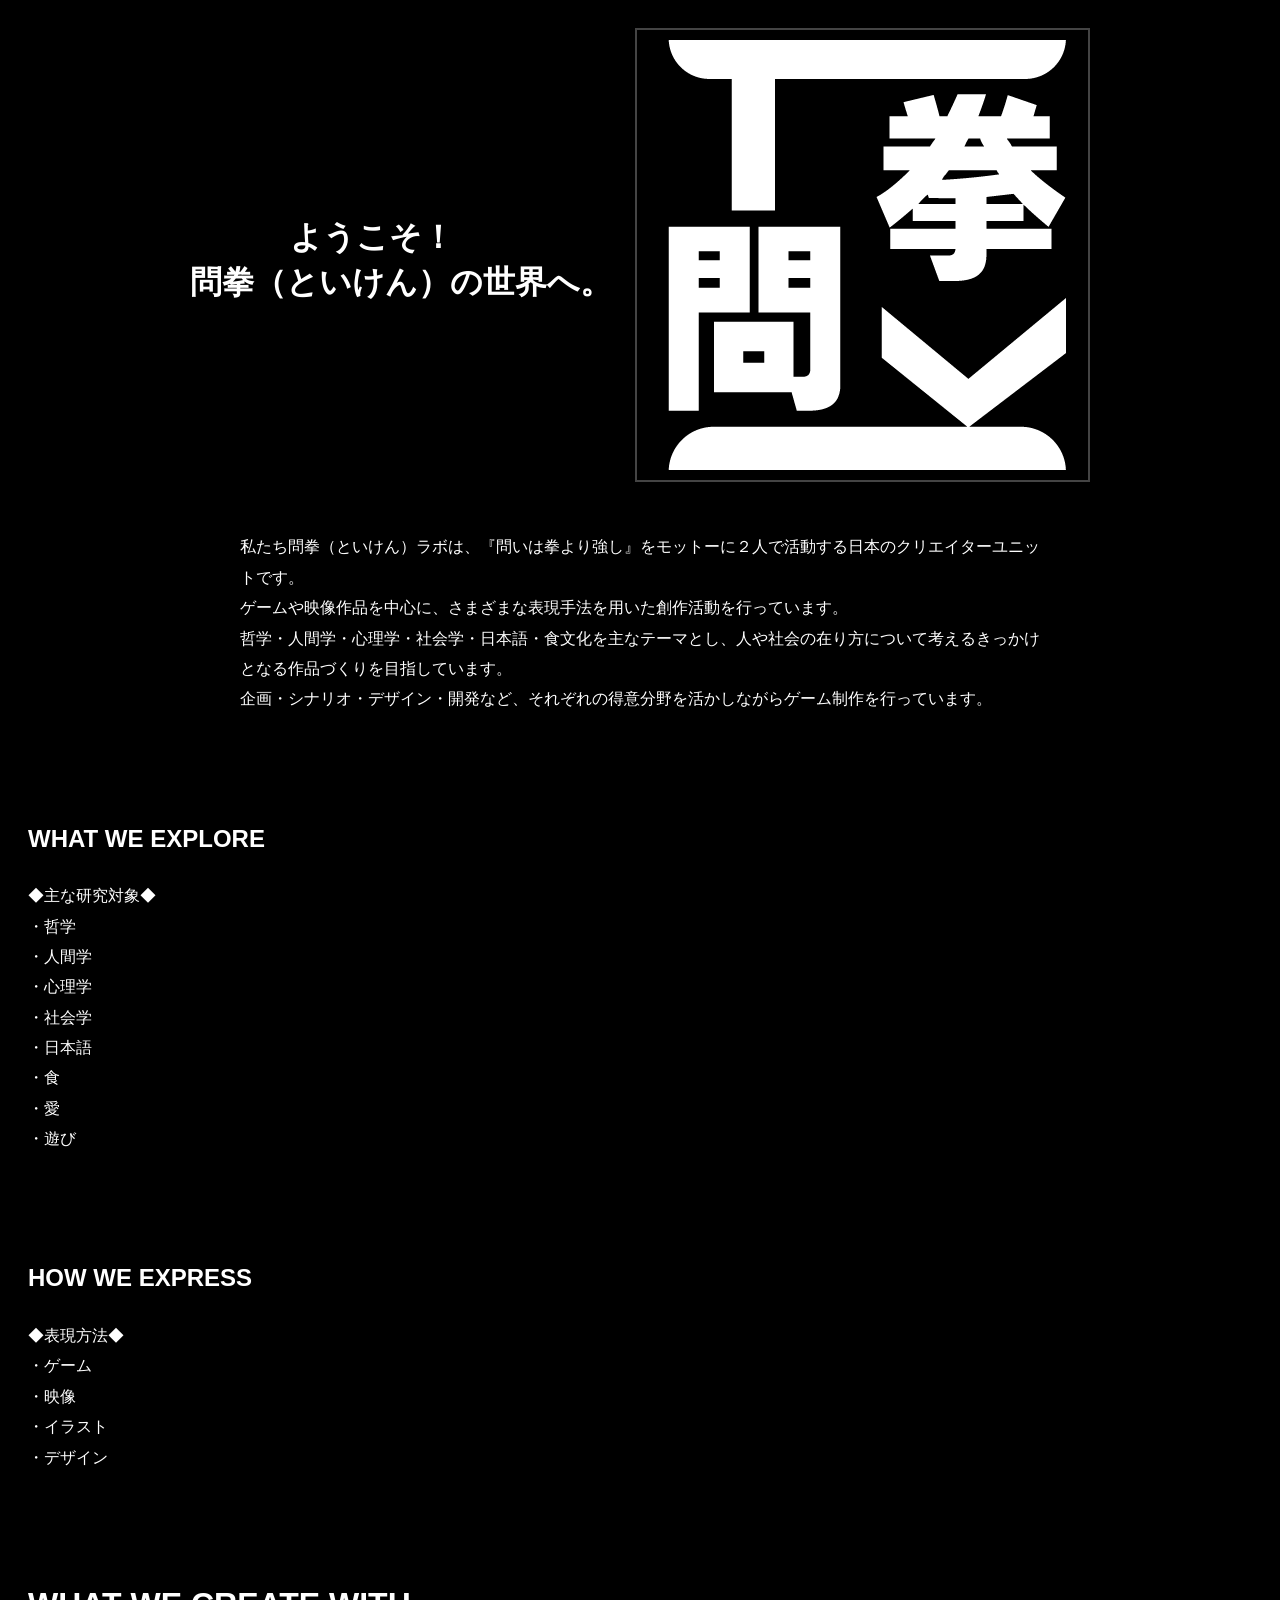
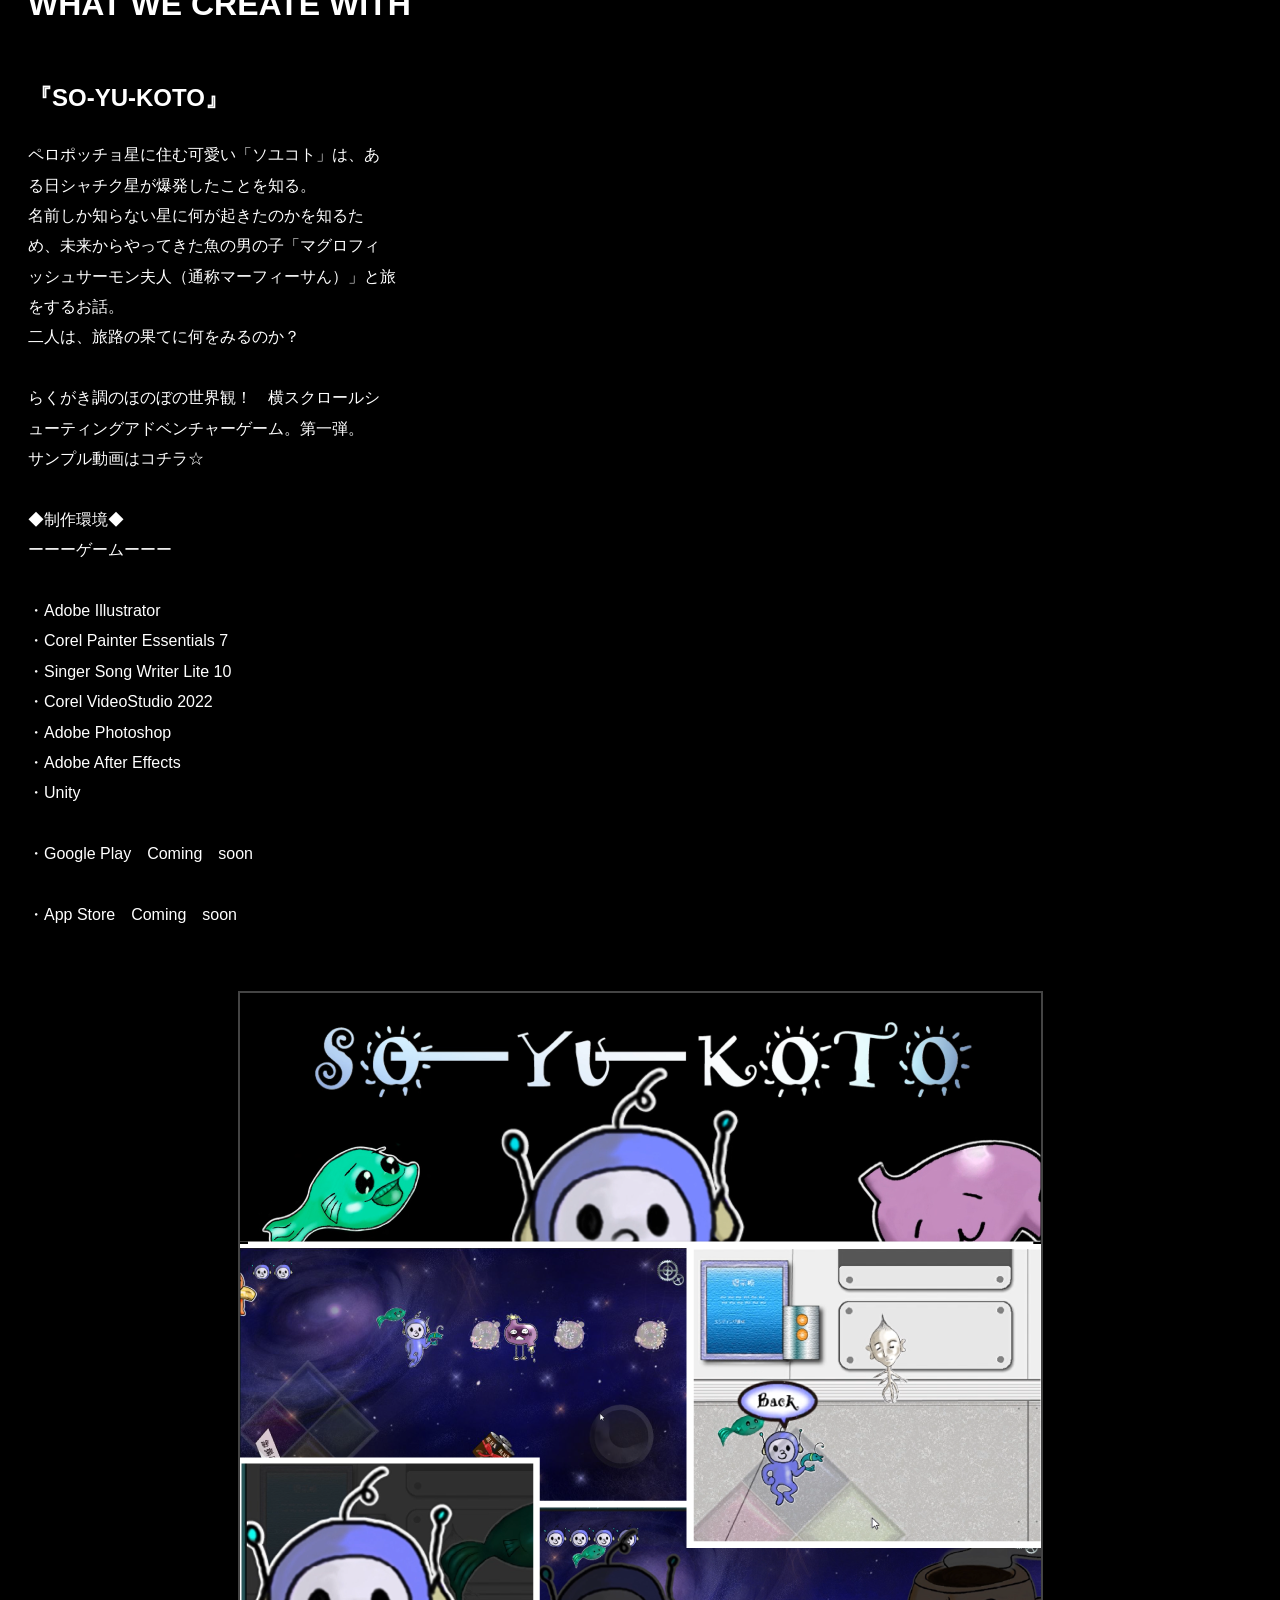
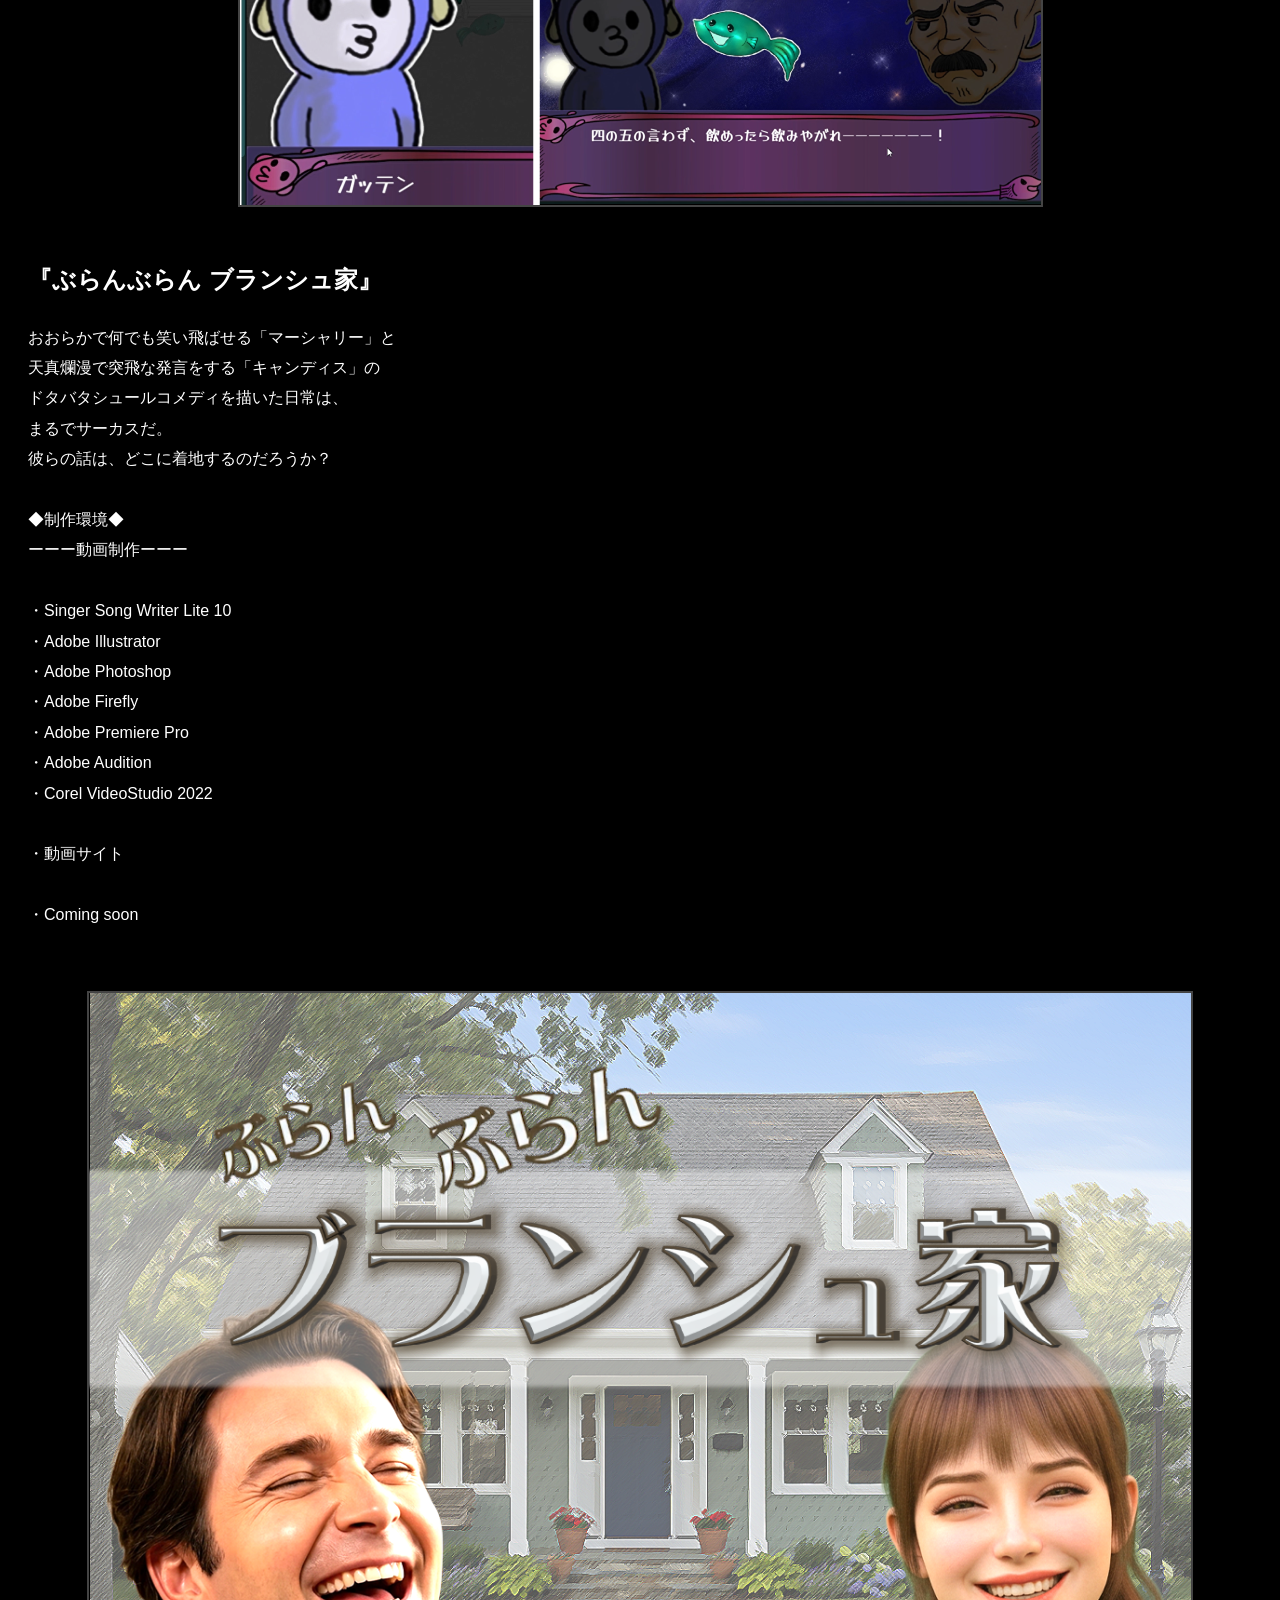
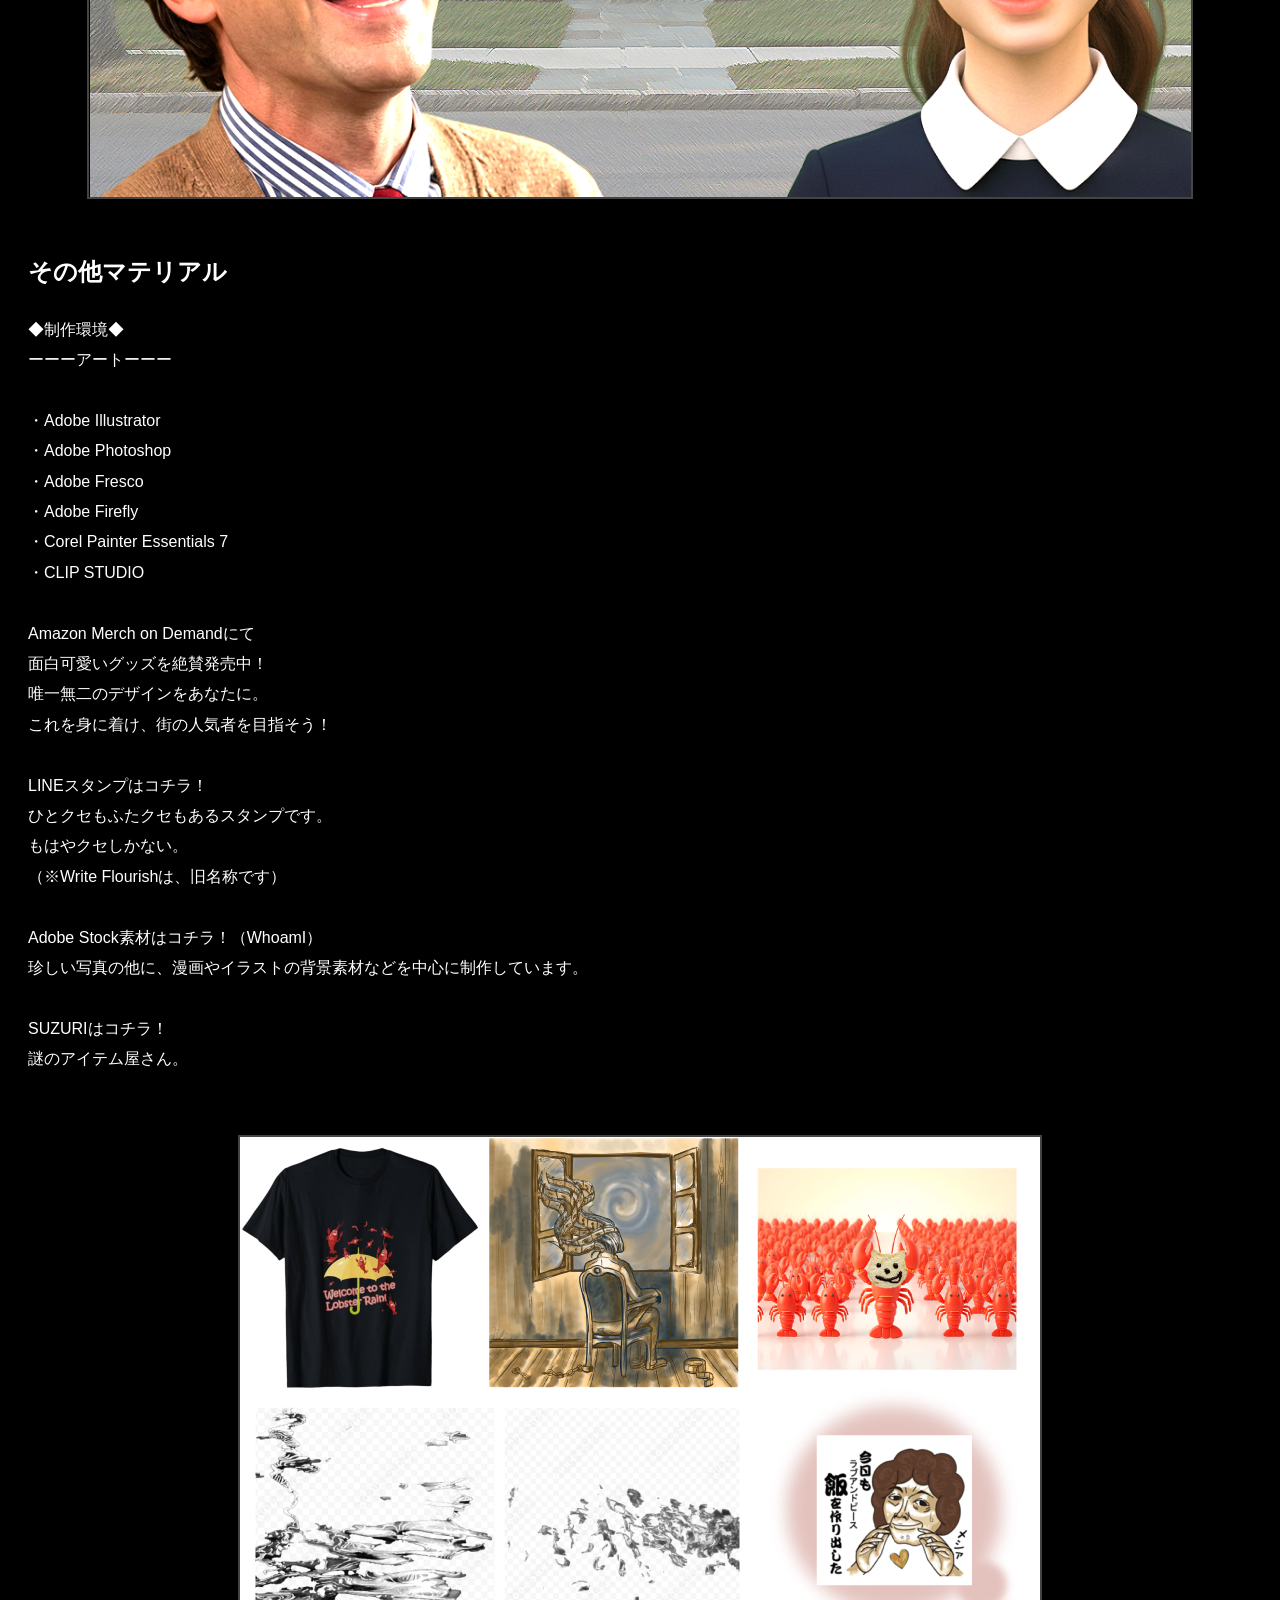
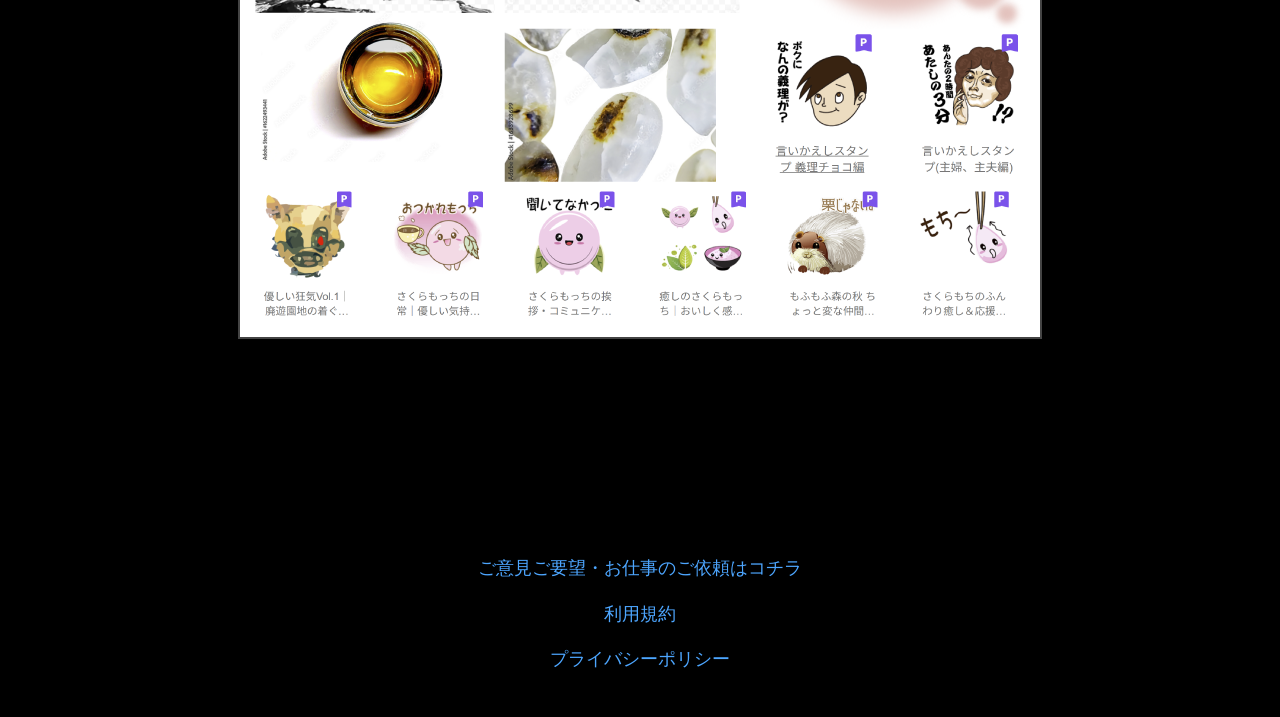
==== commit 5f1448d9: "Update index.html" ====
--- a/index.html
+++ b/index.html
@@ -35,6 +35,8 @@
 
         .section {
             margin-bottom: 60px;
+            margin: 0 auto;        /* ブロックを中央に配置 */
+            text-align: left;      /* 文字は左揃え */
         }
 
         .image-box {
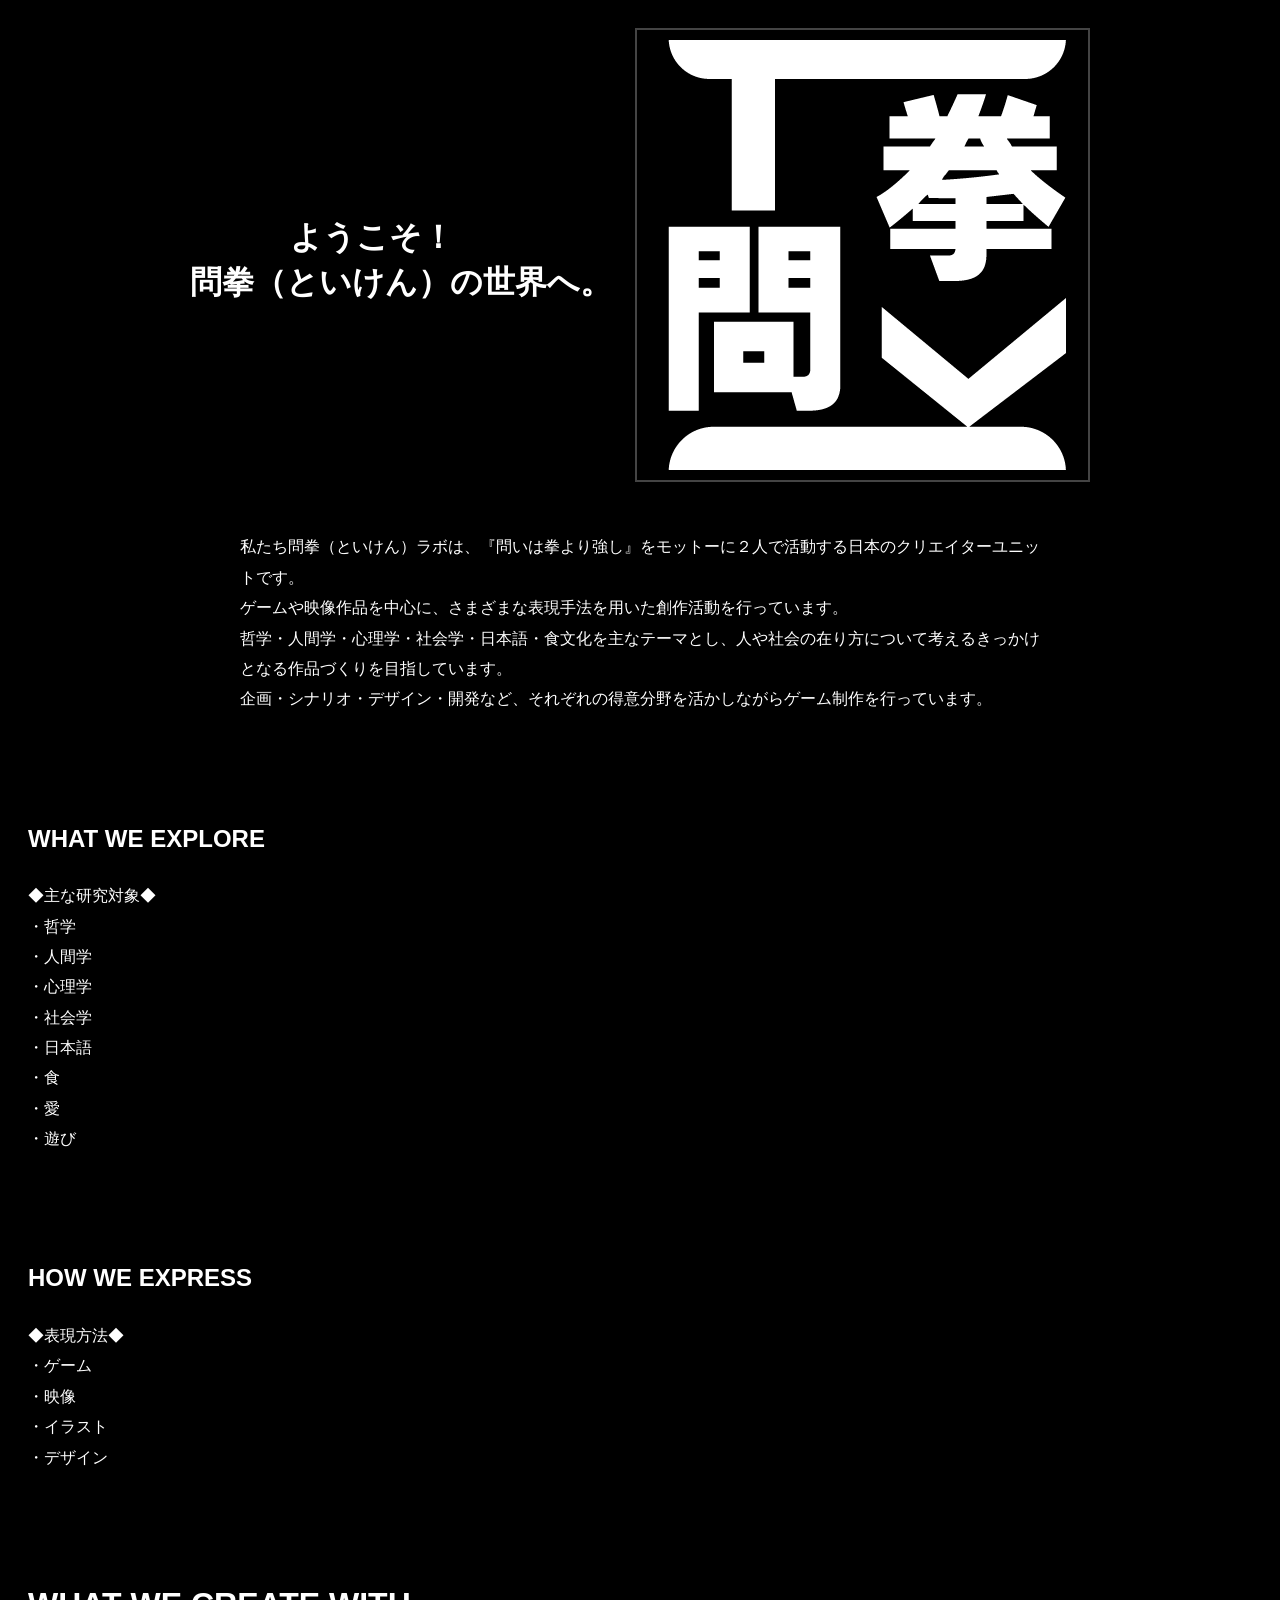
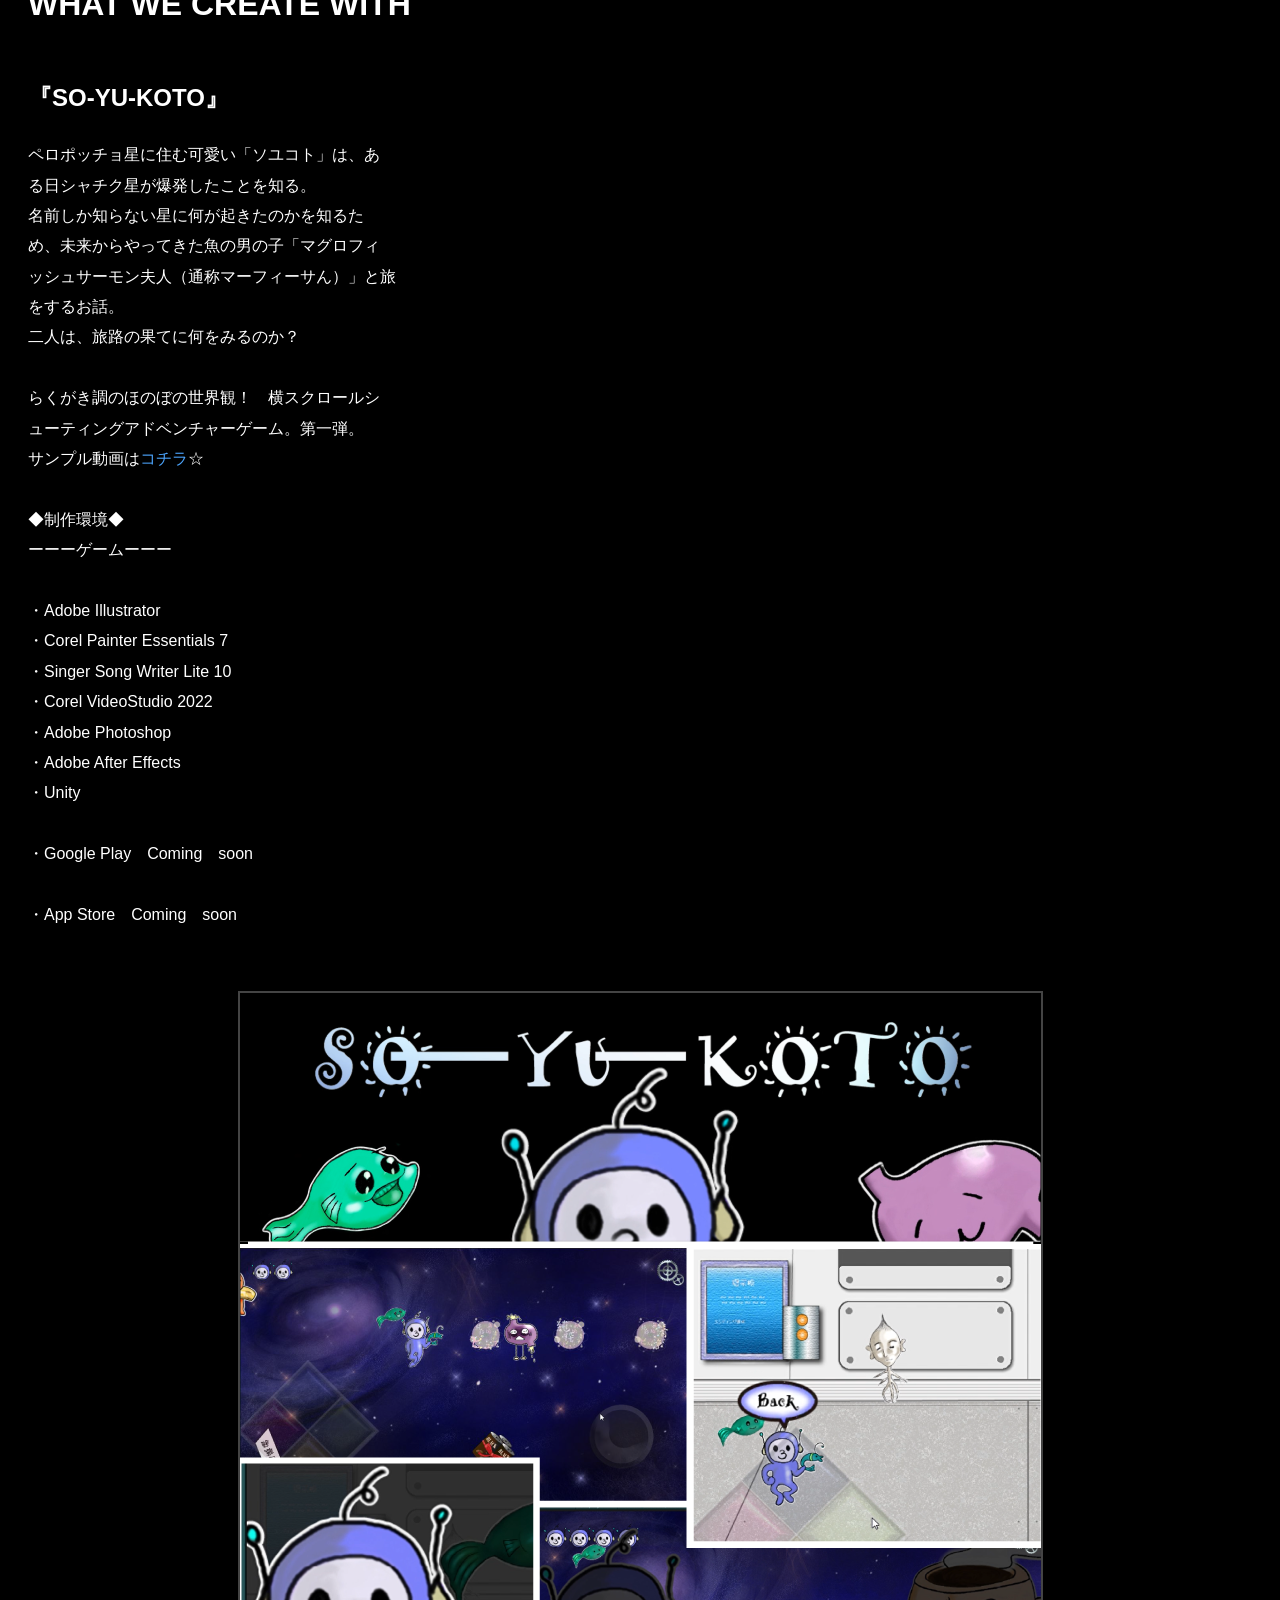
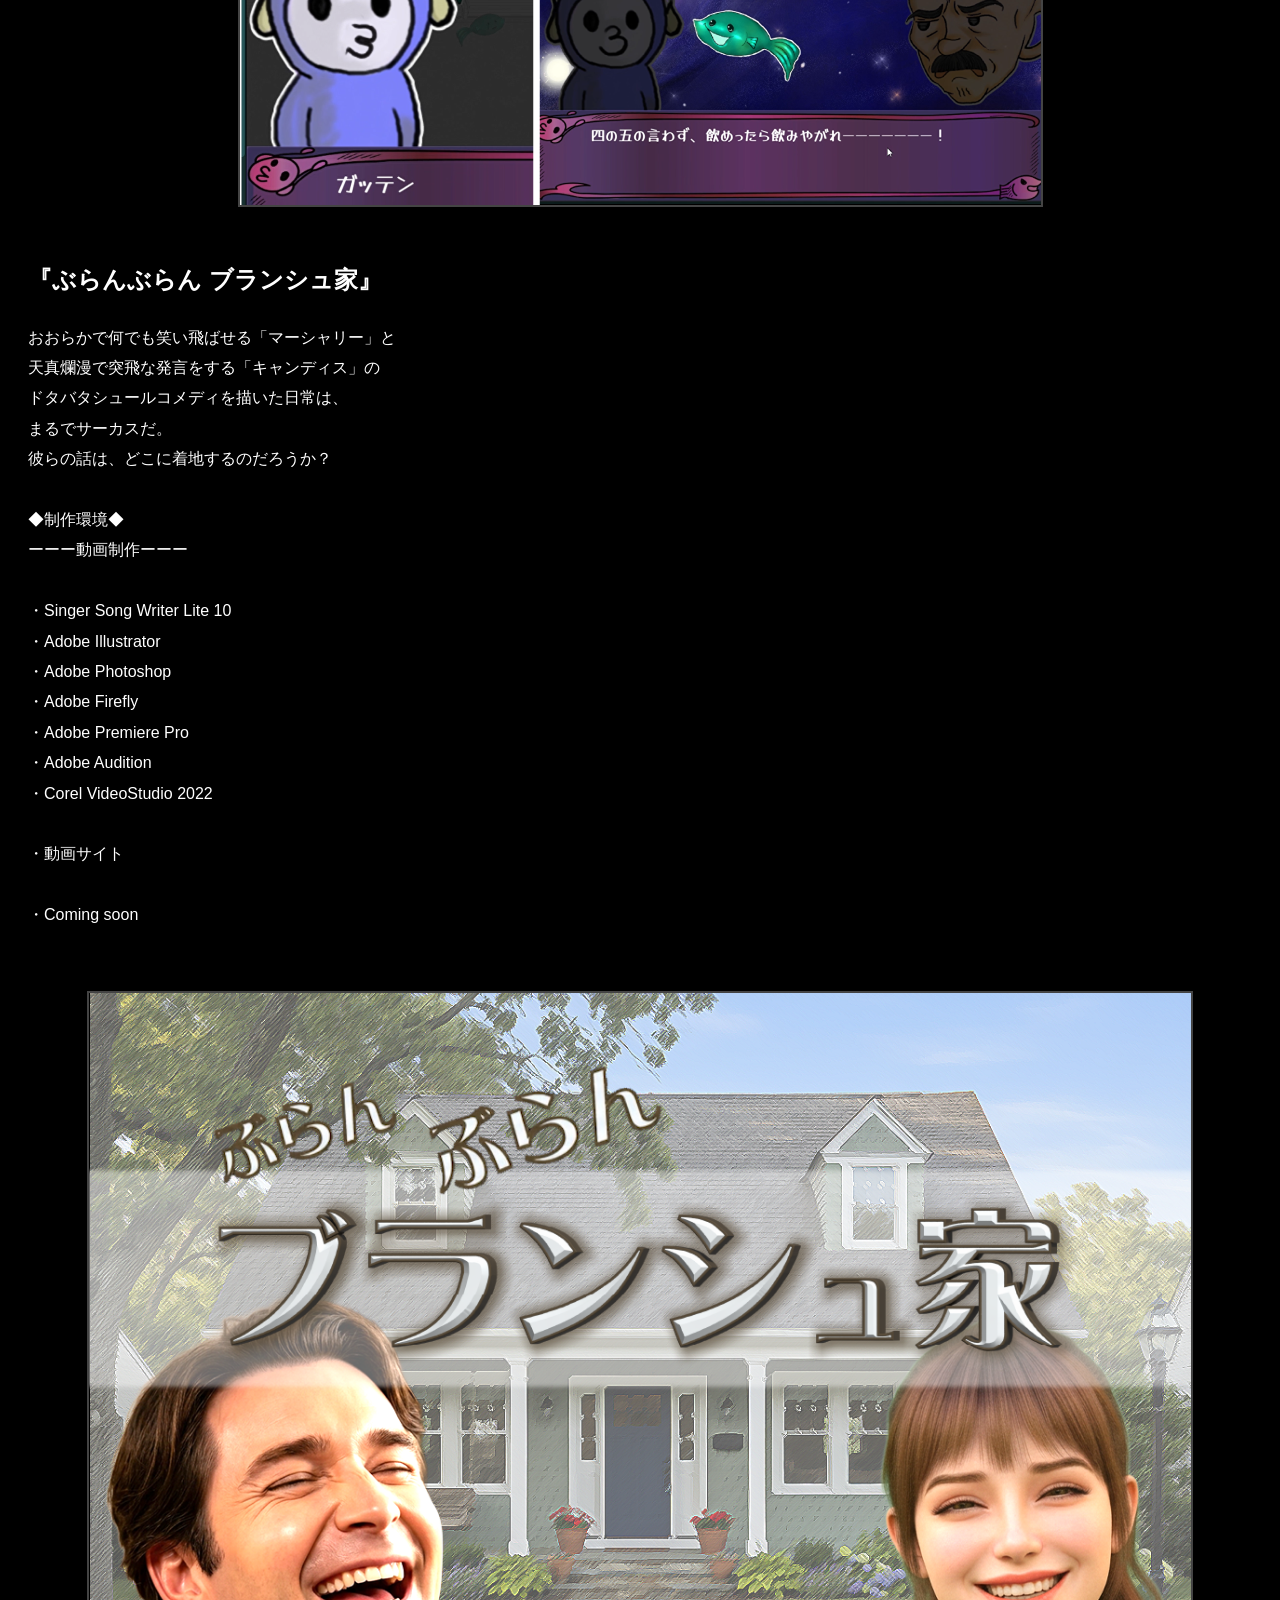
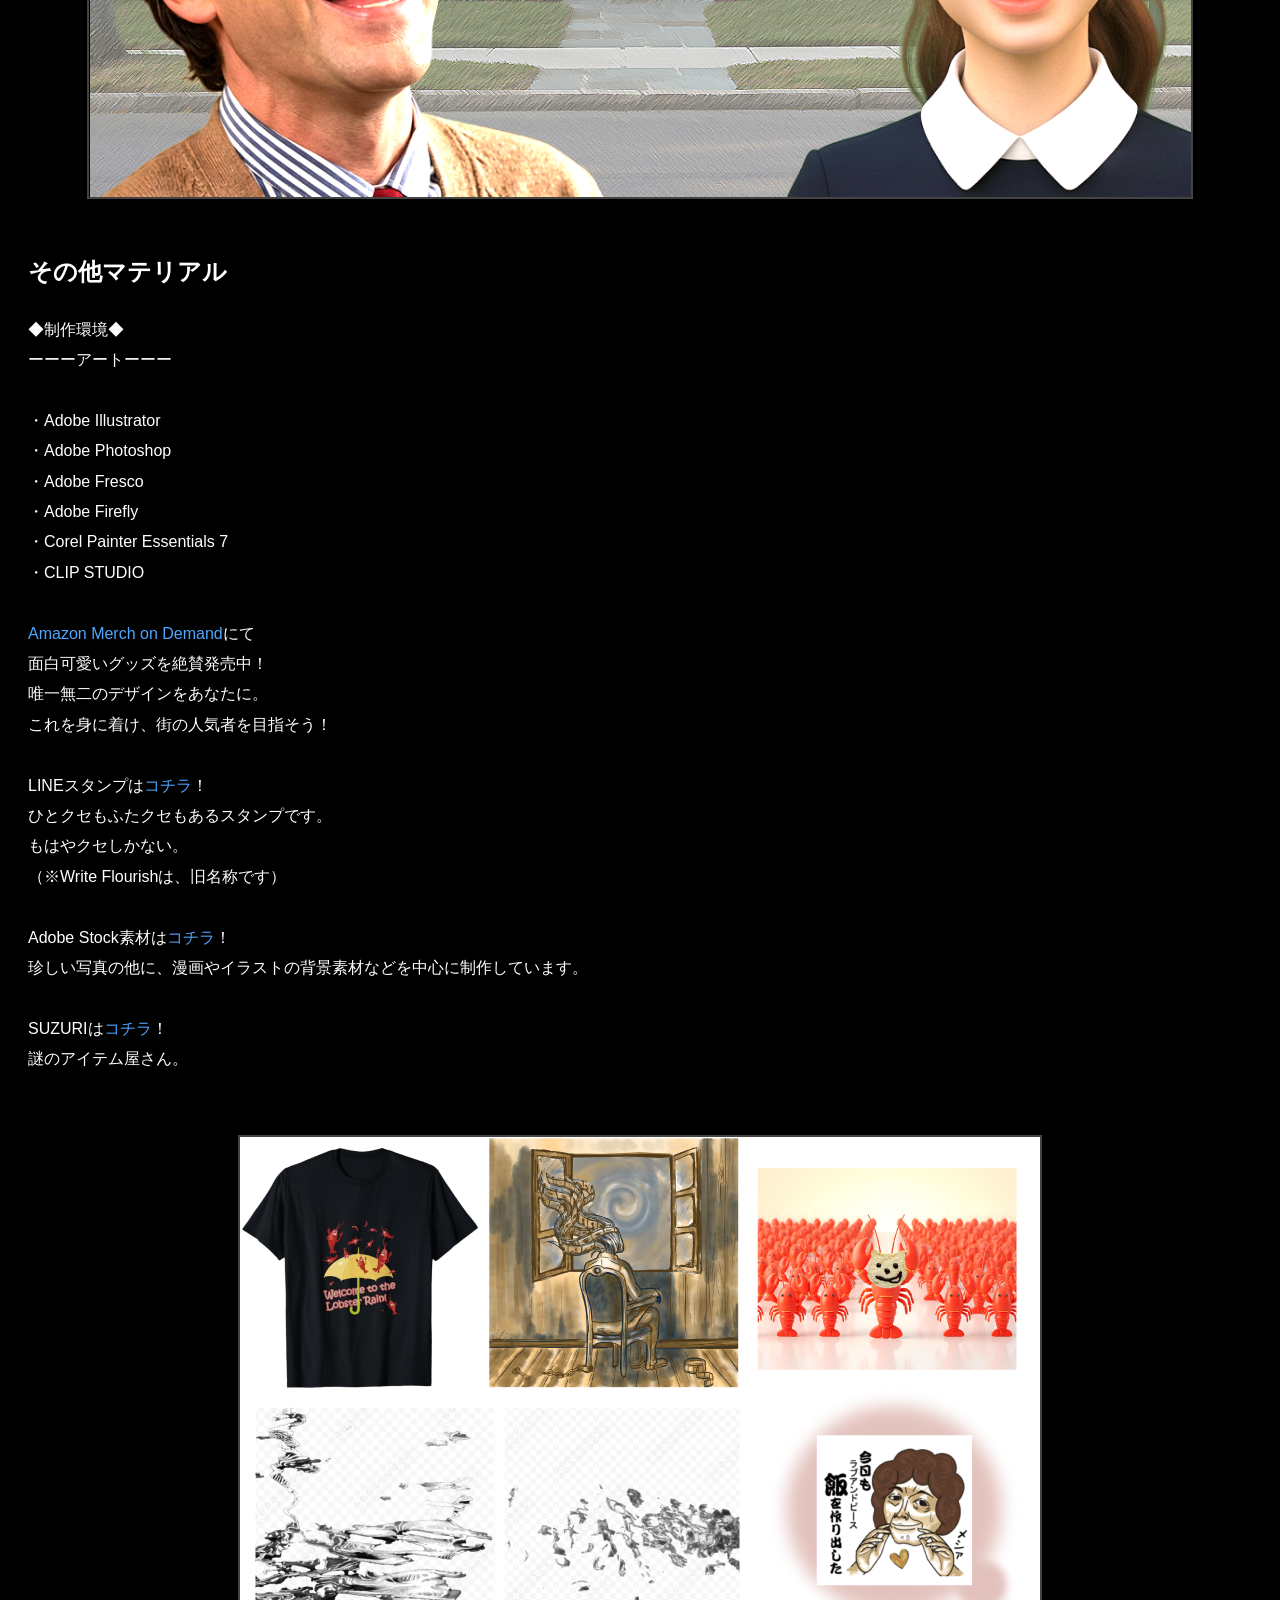
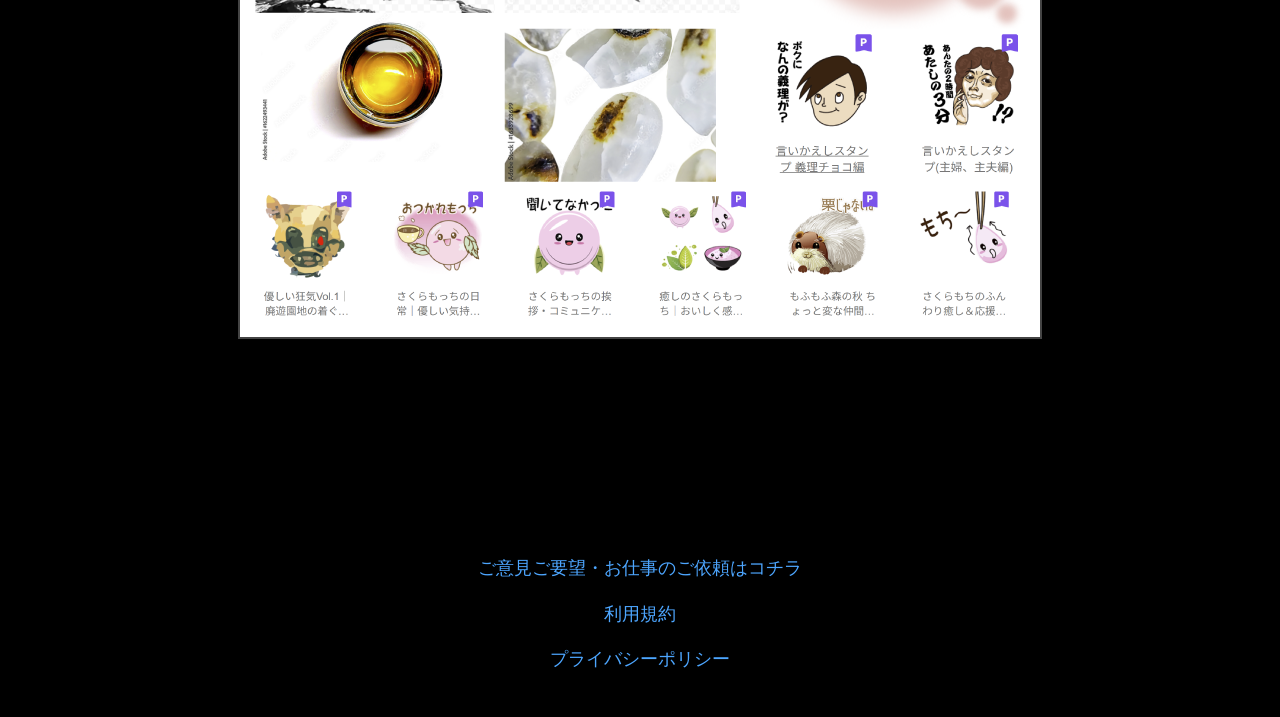
==== commit 29f7af16: "Update index.html" ====
--- a/index.html
+++ b/index.html
@@ -154,7 +154,7 @@
 二人は、旅路の果てに何をみるのか？<br><br>
 らくがき調のほのぼの世界観！　横スクロールシ<br>
 ューティングアドベンチャーゲーム。第一弾。<br>
-サンプル動画はコチラ☆<br><br>
+サンプル動画は<a href="https://holdbaroquewriter.myportfolio.com/">コチラ</a>☆<br><br>
 
 ◆制作環境◆<br>
  ーーーゲームーーー<br><br>
@@ -218,20 +218,20 @@
 ・Corel Painter Essentials 7<br>
 ・CLIP STUDIO<br><br>
 
-Amazon Merch on Demandにて<br>
+<a href="https://www.amazon.co.jp/s?rh=n%3A352484011%2Cp_4%3A%25402026Toyken">Amazon Merch on Demand</a>にて<br>
 面白可愛いグッズを絶賛発売中！<br>
 唯一無二のデザインをあなたに。<br>
 これを身に着け、街の人気者を目指そう！<br><br>
 
-LINEスタンプはコチラ！<br>
+LINEスタンプは<a href="https://store.line.me/stickershop/author/1978029/ja">コチラ</a>！<br>
 ひとクセもふたクセもあるスタンプです。<br>
 もはやクセしかない。<br>
 （※Write Flourishは、旧名称です）<br><br>
 
-Adobe Stock素材はコチラ！（WhoamI）<br>
+Adobe Stock素材は<a href="https://stock.adobe.com/jp/contributor/212766873/whoami?load_type=author&prev_url=detail">コチラ</a>！<br>
 珍しい写真の他に、漫画やイラストの背景素材などを中心に制作しています。<br><br>
 
-SUZURIはコチラ！<br>
+SUZURIは<a href="https://suzuri.jp/Bliss_Ricefield?utm_source=others&utm_medium=social&utm_campaign=shop_share">コチラ</a>！<br>
 謎のアイテム屋さん。<br><br>      
         </p>
 
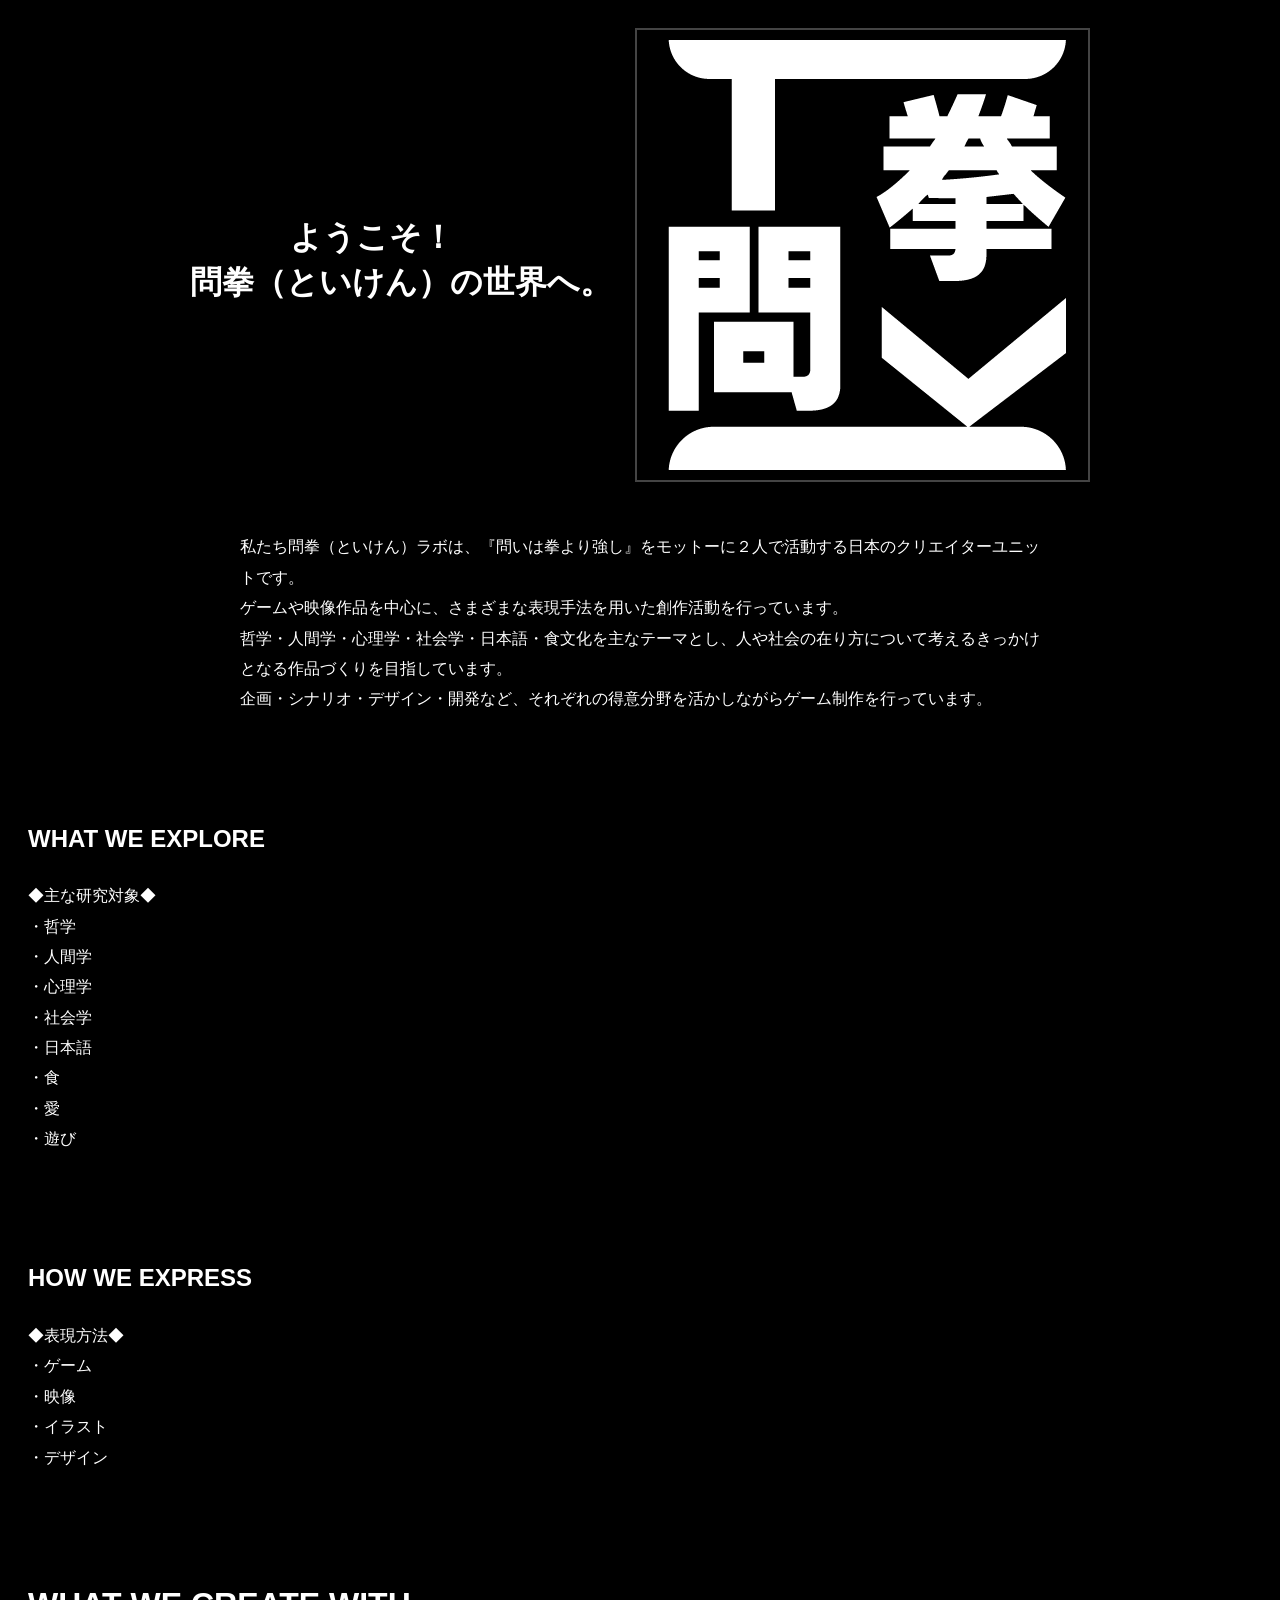
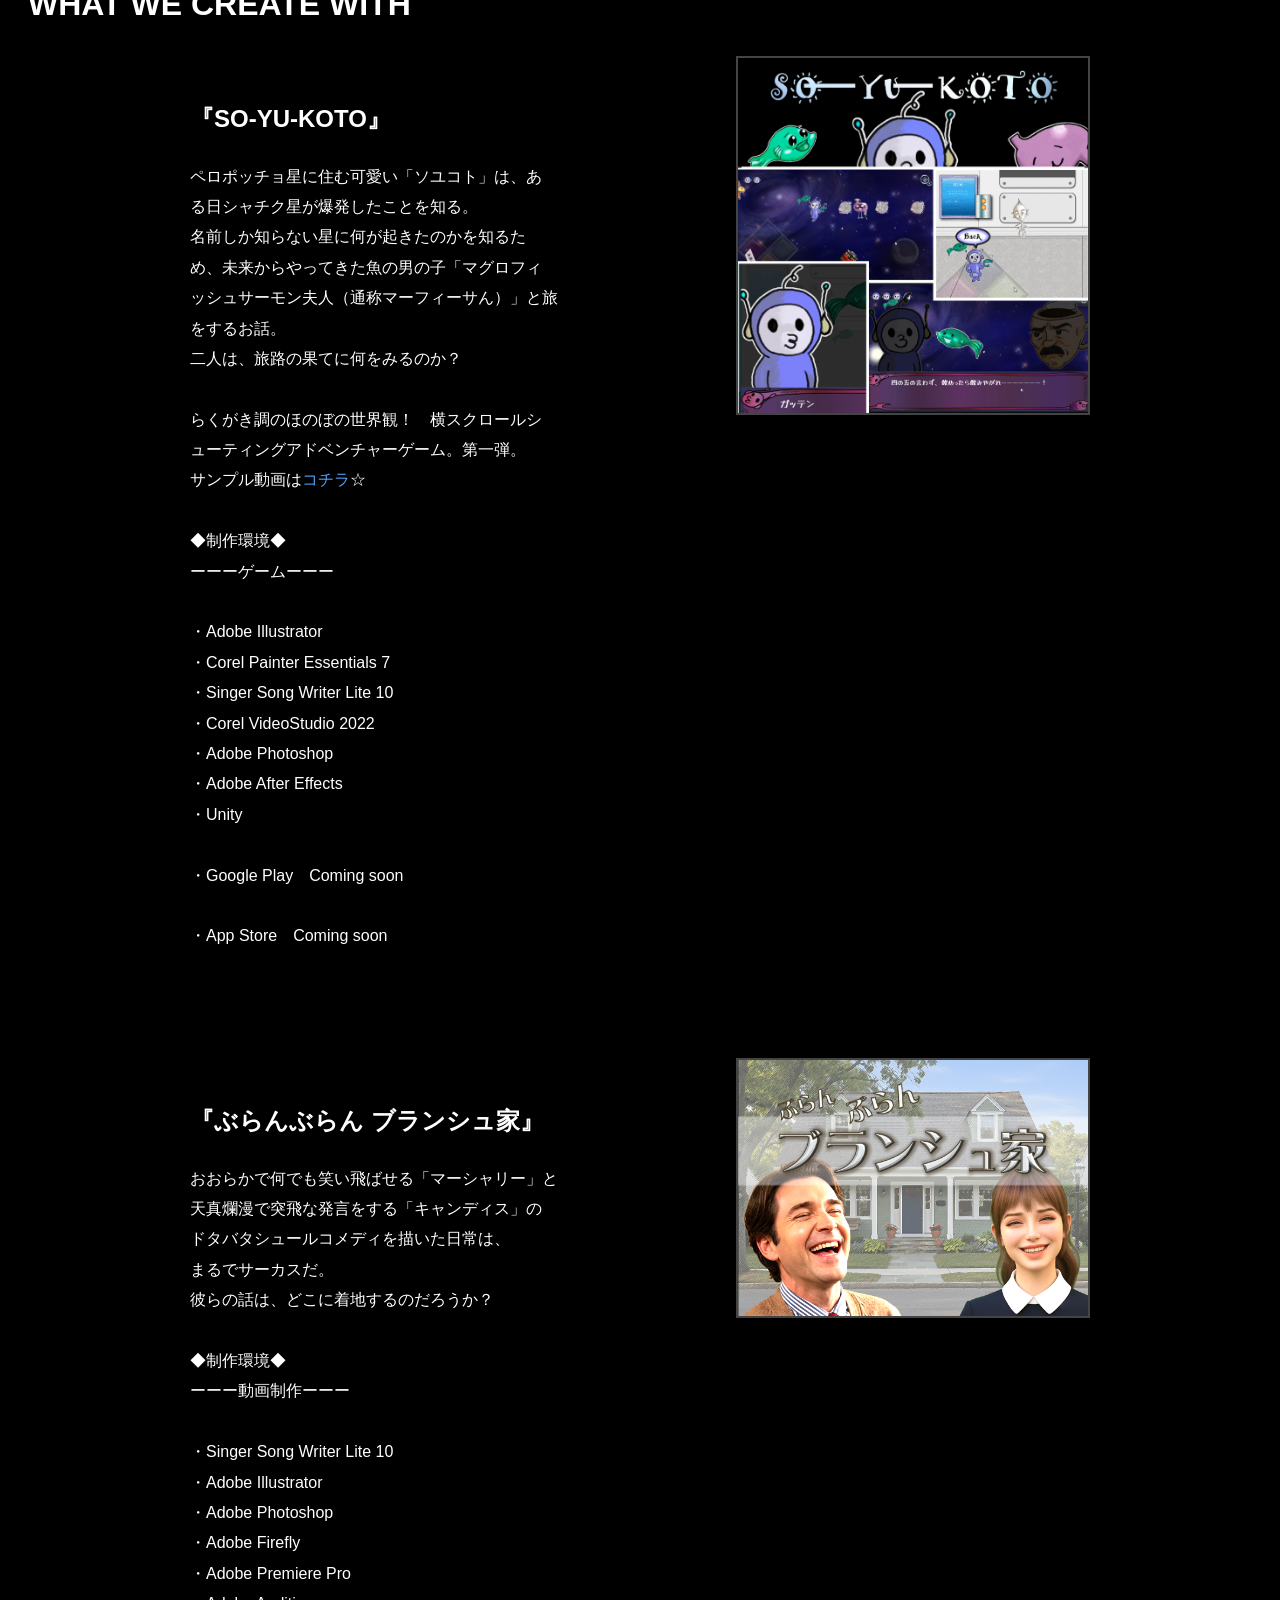
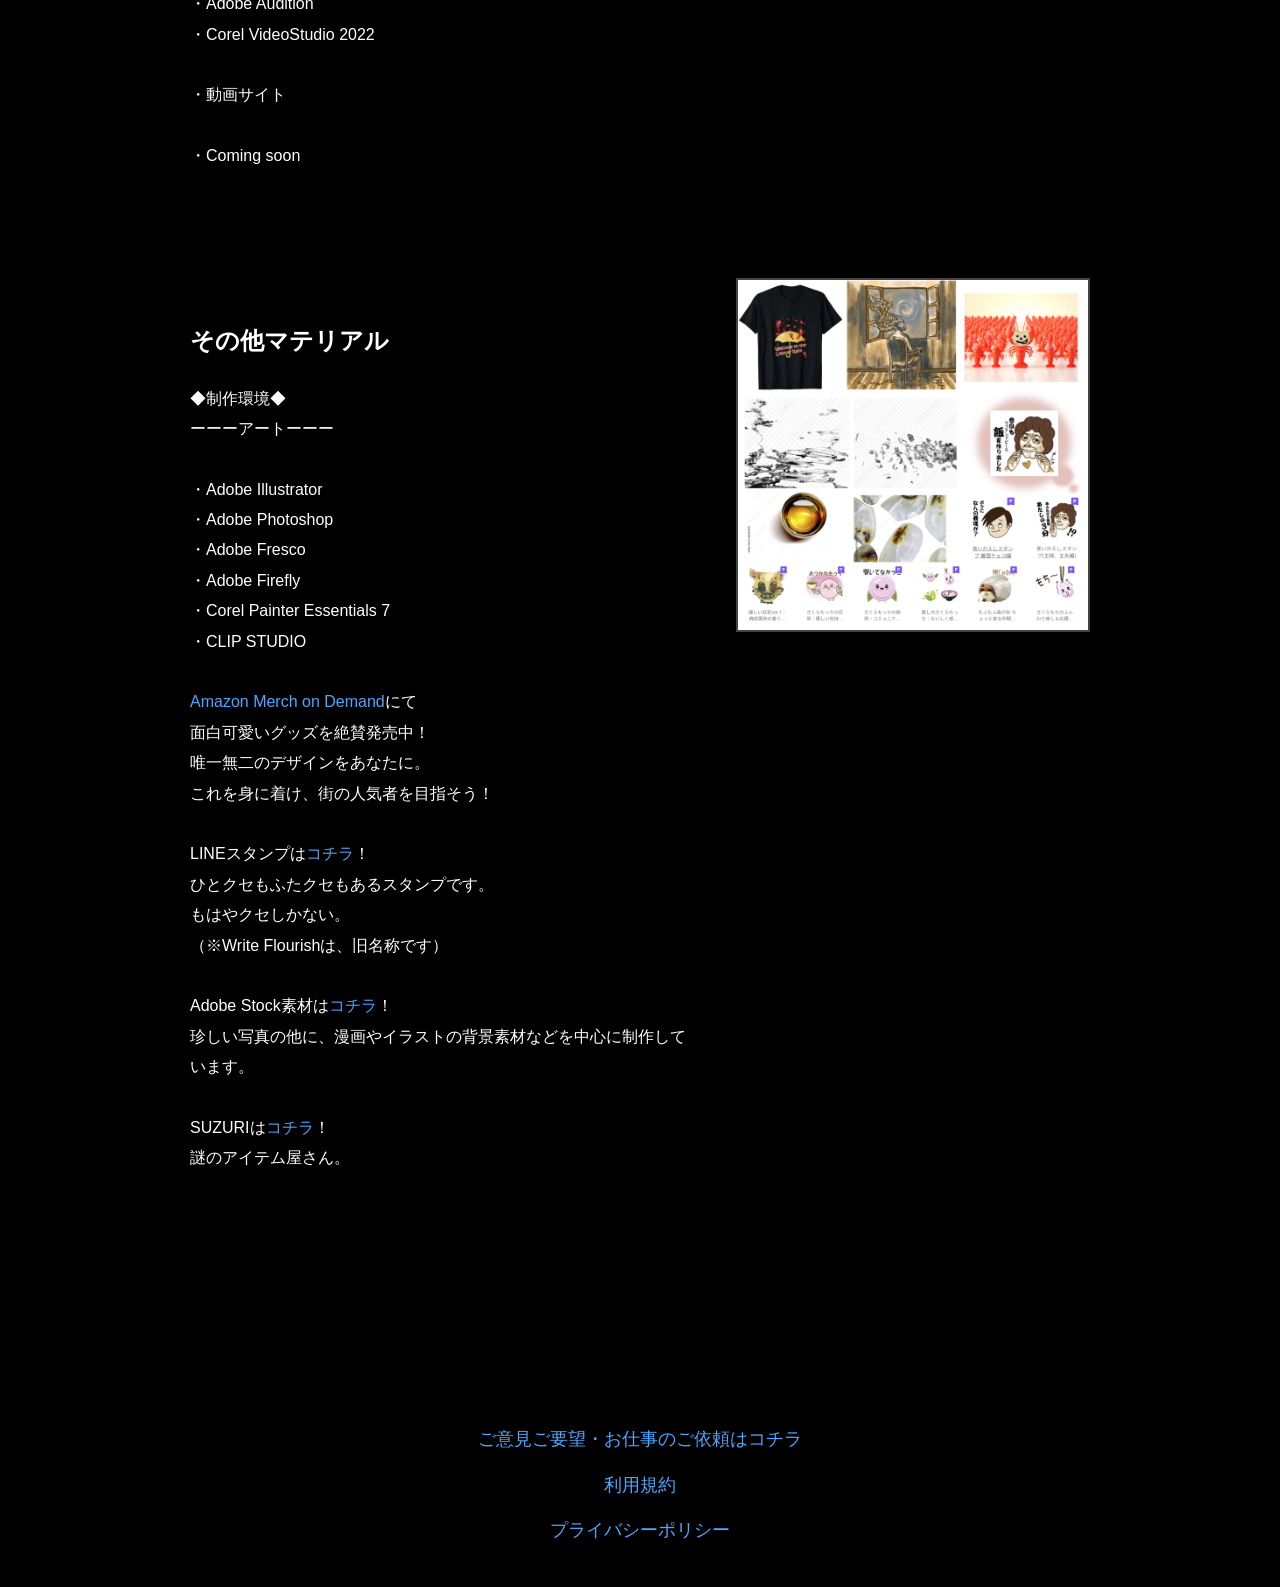
==== commit 85a061cc: "Update index.html" ====
--- a/index.html
+++ b/index.html
@@ -142,103 +142,115 @@
     </div>
 
     <!-- ▼▼▼ セクション3 ▼▼▼ -->
-    <div class="section">
+<div class="section-with-image">
+
+    <div class="section-text">
         <h2>『SO-YU-KOTO』</h2>
         <p>
-ペロポッチョ星に住む可愛い「ソユコト」は、あ<br>
-る日シャチク星が爆発したことを知る。<br>
-名前しか知らない星に何が起きたのかを知るた<br>
-め、未来からやってきた魚の男の子「マグロフィ<br>
-ッシュサーモン夫人（通称マーフィーサん）」と旅<br>
-をするお話。<br>
-二人は、旅路の果てに何をみるのか？<br><br>
-らくがき調のほのぼの世界観！　横スクロールシ<br>
-ューティングアドベンチャーゲーム。第一弾。<br>
-サンプル動画は<a href="https://holdbaroquewriter.myportfolio.com/">コチラ</a>☆<br><br>
-
-◆制作環境◆<br>
- ーーーゲームーーー<br><br>
-
-・Adobe Illustrator<br>
-・Corel Painter Essentials 7<br>
-・Singer Song Writer Lite 10<br>
-・Corel VideoStudio 2022<br>
-・Adobe Photoshop<br>
-・Adobe After Effects<br>
-・Unity<br><br>
-・Google Play　Coming　soon<br><br>
-・App Store　Coming　soon<br><br>
-        </p>
-
-        <div class="image-box">
-            <img src="soyukoto.png" alt="アンドロイドアプリ「ソユコト」の画像">
-        </div>
-    </div>
+            ペロポッチョ星に住む可愛い「ソユコト」は、あ<br>
+            る日シャチク星が爆発したことを知る。<br>
+            名前しか知らない星に何が起きたのかを知るた<br>
+            め、未来からやってきた魚の男の子「マグロフィ<br>
+            ッシュサーモン夫人（通称マーフィーサん）」と旅<br>
+            をするお話。<br>
+            二人は、旅路の果てに何をみるのか？<br><br>
+            らくがき調のほのぼの世界観！　横スクロールシ<br>
+            ューティングアドベンチャーゲーム。第一弾。<br>
+            サンプル動画は<a href="https://holdbaroquewriter.myportfolio.com/">コチラ</a>☆<br><br>
+
+            ◆制作環境◆<br>
+            ーーーゲームーーー<br><br>
+
+            ・Adobe Illustrator<br>
+            ・Corel Painter Essentials 7<br>
+            ・Singer Song Writer Lite 10<br>
+            ・Corel VideoStudio 2022<br>
+            ・Adobe Photoshop<br>
+            ・Adobe After Effects<br>
+            ・Unity<br><br>
+            ・Google Play　Coming soon<br><br>
+            ・App Store　Coming soon<br><br>
+        </p>
+    </div>
+
+    <div class="section-image">
+        <img src="soyukoto.png" alt="アンドロイドアプリ「ソユコト」の画像">
+    </div>
+
+</div>
 
     <!-- ▼▼▼ セクション4 ▼▼▼ -->
-    <div class="section">
+<div class="section-with-image">
+
+    <div class="section-text">
         <h2>『ぶらんぶらん ブランシュ家』</h2>
         <p>
-おおらかで何でも笑い飛ばせる「マーシャリー」と<br>
-天真爛漫で突飛な発言をする「キャンディス」の<br>
-ドタバタシュールコメディを描いた日常は、<br>
-まるでサーカスだ。<br>
-彼らの話は、どこに着地するのだろうか？<br><br>
-
-◆制作環境◆  <br>
-ーーー動画制作ーーー<br><br>
-
-・Singer Song Writer Lite 10<br>
-・Adobe Illustrator<br>
-・Adobe Photoshop<br>
-・Adobe Firefly<br>
-・Adobe Premiere Pro<br>
-・Adobe Audition<br>
-・Corel VideoStudio 2022<br><br>
-・動画サイト<br><br>
-・Coming soon<br><br>
-        </p>
-
-        <div class="image-box">
-            <img src="buranshuke.png" alt="動画、ブランブランブランシュ家の画像">
-        </div>
-    </div>
+            おおらかで何でも笑い飛ばせる「マーシャリー」と<br>
+            天真爛漫で突飛な発言をする「キャンディス」の<br>
+            ドタバタシュールコメディを描いた日常は、<br>
+            まるでサーカスだ。<br>
+            彼らの話は、どこに着地するのだろうか？<br><br>
+
+            ◆制作環境◆<br>
+            ーーー動画制作ーーー<br><br>
+
+            ・Singer Song Writer Lite 10<br>
+            ・Adobe Illustrator<br>
+            ・Adobe Photoshop<br>
+            ・Adobe Firefly<br>
+            ・Adobe Premiere Pro<br>
+            ・Adobe Audition<br>
+            ・Corel VideoStudio 2022<br><br>
+            ・動画サイト<br><br>
+            ・Coming soon<br><br>
+        </p>
+    </div>
+
+    <div class="section-image">
+        <img src="buranshuke.png" alt="動画、ブランブランブランシュ家の画像">
+    </div>
+
+</div>
 
         <!-- ▼▼▼ セクション5 ▼▼▼ -->
-    <div class="section">
+<div class="section-with-image">
+
+    <div class="section-text">
         <h2>その他マテリアル</h2>
         <p>
-◆制作環境◆<br>
-ーーーアートーーー<br><br>
-
-・Adobe Illustrator<br>
-・Adobe Photoshop<br>
-・Adobe Fresco<br>
-・Adobe Firefly<br>
-・Corel Painter Essentials 7<br>
-・CLIP STUDIO<br><br>
-
-<a href="https://www.amazon.co.jp/s?rh=n%3A352484011%2Cp_4%3A%25402026Toyken">Amazon Merch on Demand</a>にて<br>
-面白可愛いグッズを絶賛発売中！<br>
-唯一無二のデザインをあなたに。<br>
-これを身に着け、街の人気者を目指そう！<br><br>
-
-LINEスタンプは<a href="https://store.line.me/stickershop/author/1978029/ja">コチラ</a>！<br>
-ひとクセもふたクセもあるスタンプです。<br>
-もはやクセしかない。<br>
-（※Write Flourishは、旧名称です）<br><br>
-
-Adobe Stock素材は<a href="https://stock.adobe.com/jp/contributor/212766873/whoami?load_type=author&prev_url=detail">コチラ</a>！<br>
-珍しい写真の他に、漫画やイラストの背景素材などを中心に制作しています。<br><br>
-
-SUZURIは<a href="https://suzuri.jp/Bliss_Ricefield?utm_source=others&utm_medium=social&utm_campaign=shop_share">コチラ</a>！<br>
-謎のアイテム屋さん。<br><br>      
-        </p>
-
-        <div class="image-box">
-            <img src="other_material.png" alt="その他素材販売の画像">
-        </div>
-    </div>
+            ◆制作環境◆<br>
+            ーーーアートーーー<br><br>
+
+            ・Adobe Illustrator<br>
+            ・Adobe Photoshop<br>
+            ・Adobe Fresco<br>
+            ・Adobe Firefly<br>
+            ・Corel Painter Essentials 7<br>
+            ・CLIP STUDIO<br><br>
+
+            <a href="https://www.amazon.co.jp/s?rh=n%3A352484011%2Cp_4%3A%25402026Toyken">Amazon Merch on Demand</a>にて<br>
+            面白可愛いグッズを絶賛発売中！<br>
+            唯一無二のデザインをあなたに。<br>
+            これを身に着け、街の人気者を目指そう！<br><br>
+
+            LINEスタンプは<a href="https://store.line.me/stickershop/author/1978029/ja">コチラ</a>！<br>
+            ひとクセもふたクセもあるスタンプです。<br>
+            もはやクセしかない。<br>
+            （※Write Flourishは、旧名称です）<br><br>
+
+            Adobe Stock素材は<a href="https://stock.adobe.com/jp/contributor/212766873/whoami?load_type=author&prev_url=detail">コチラ</a>！<br>
+            珍しい写真の他に、漫画やイラストの背景素材などを中心に制作しています。<br><br>
+
+            SUZURIは<a href="https://suzuri.jp/Bliss_Ricefield?utm_source=others&utm_medium=social&utm_campaign=shop_share">コチラ</a>！<br>
+            謎のアイテム屋さん。<br><br>
+        </p>
+    </div>
+
+    <div class="section-image">
+        <img src="other_material.png" alt="その他素材販売の画像">
+    </div>
+
+</div>
     
     <!-- ▼▼▼ フッターリンク ▼▼▼ -->
     <div class="footer-links">
--- a/style.css
+++ b/style.css
@@ -48,6 +48,29 @@
     margin-bottom: 60px;
 }
 
+/* ▼▼▼ セクションの横並びレイアウト ▼▼▼ */
+.section-with-image {
+    display: flex;
+    align-items: flex-start;
+    justify-content: space-between;
+    gap: 40px;
+    max-width: 900px;
+    margin: 0 auto 60px auto; /* 中央寄せ＋下余白 */
+}
+
+/* 左側の文章ブロック */
+.section-text {
+    flex: 1;
+    text-align: left;
+}
+
+/* 右側の画像ブロック */
+.section-image img {
+    max-width: 350px; /* 調整OK */
+    height: auto;
+    border: 2px solid #444;
+}
+
 /* フッターリンク */
 .footer-links {
     margin-top: 100px;
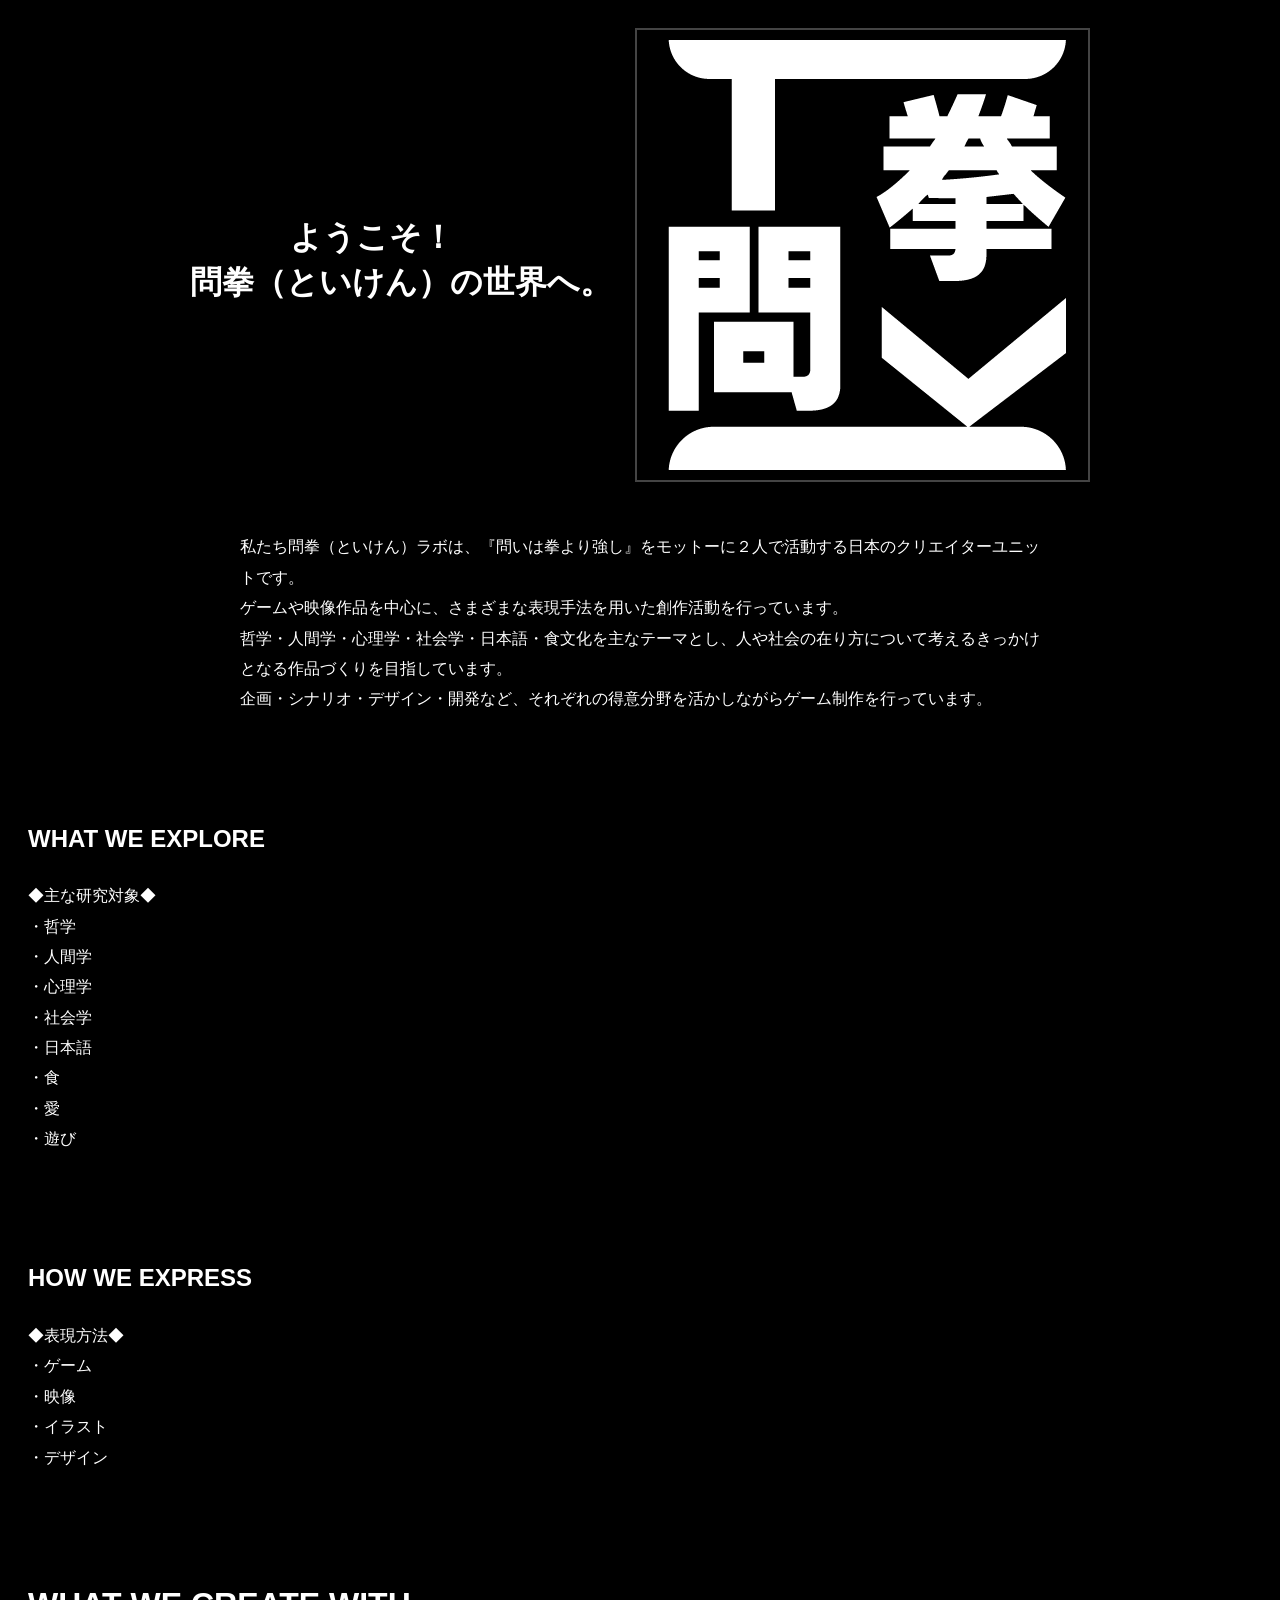
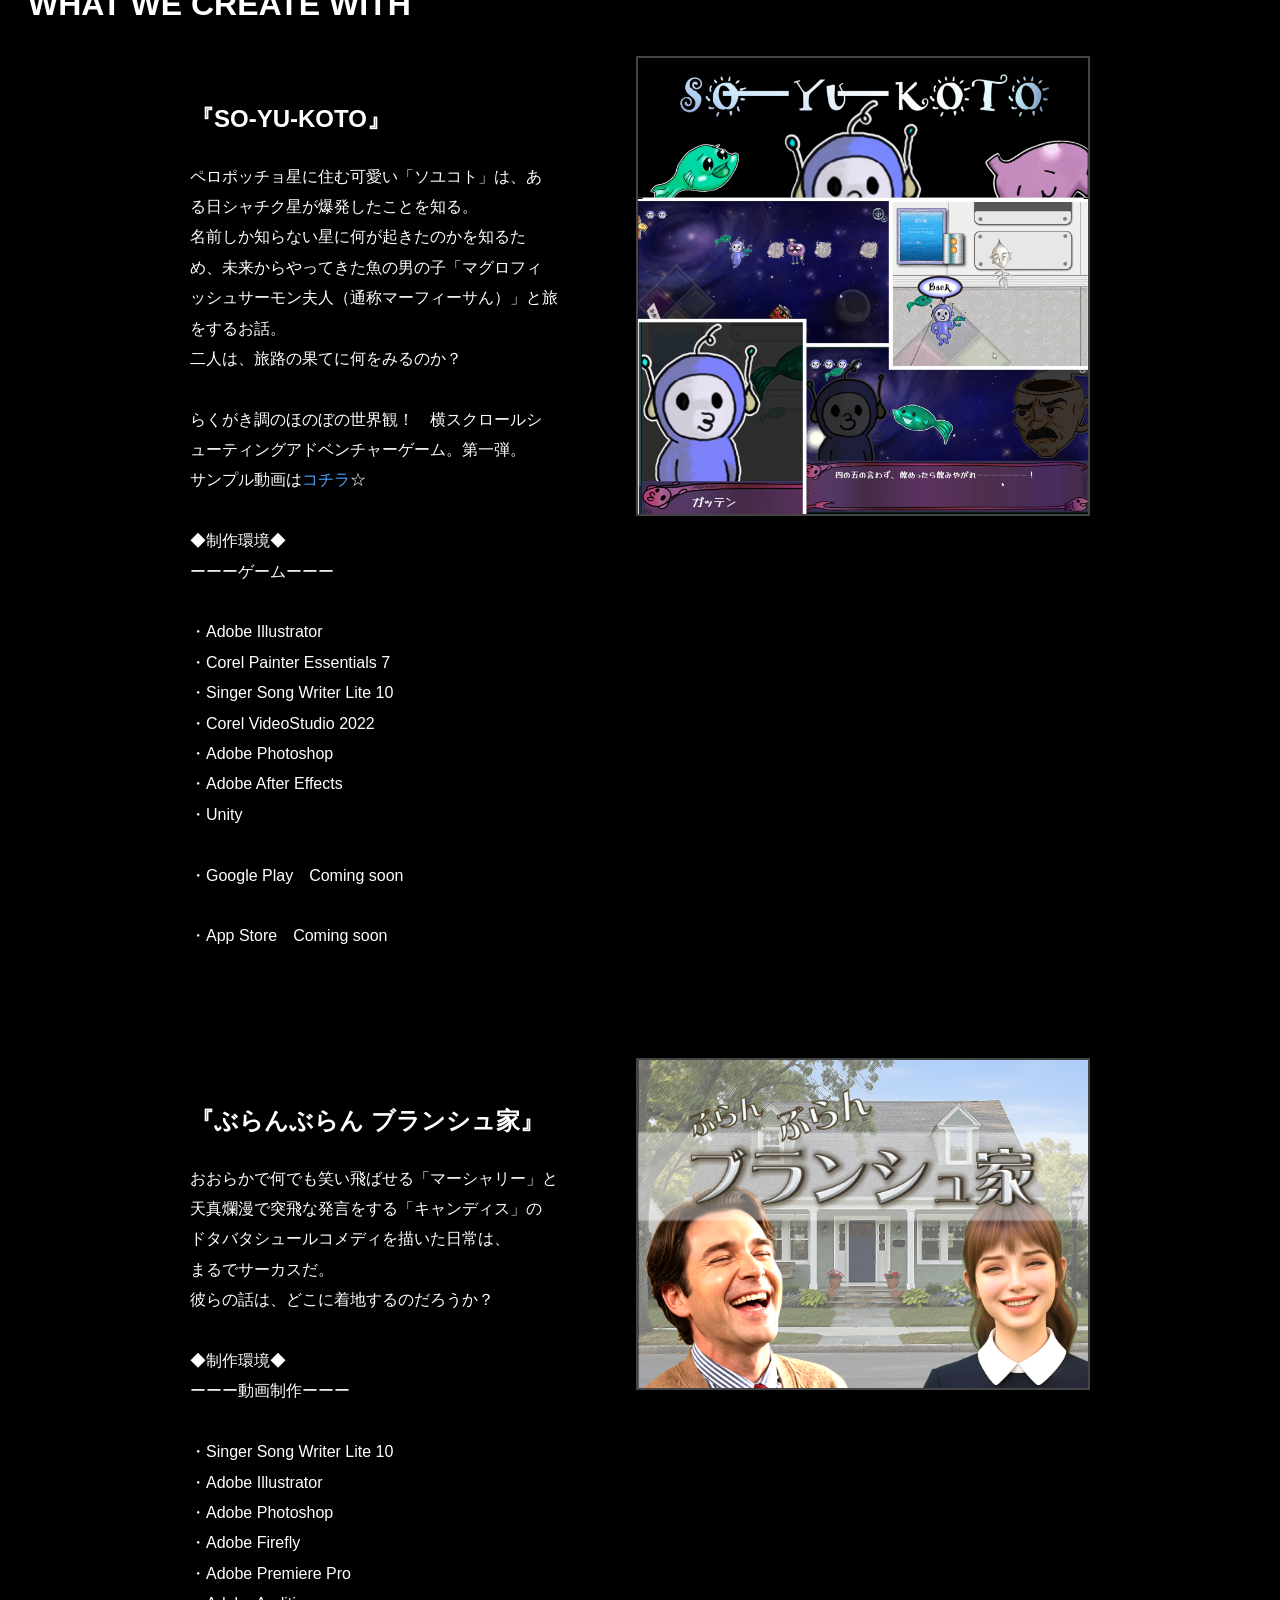
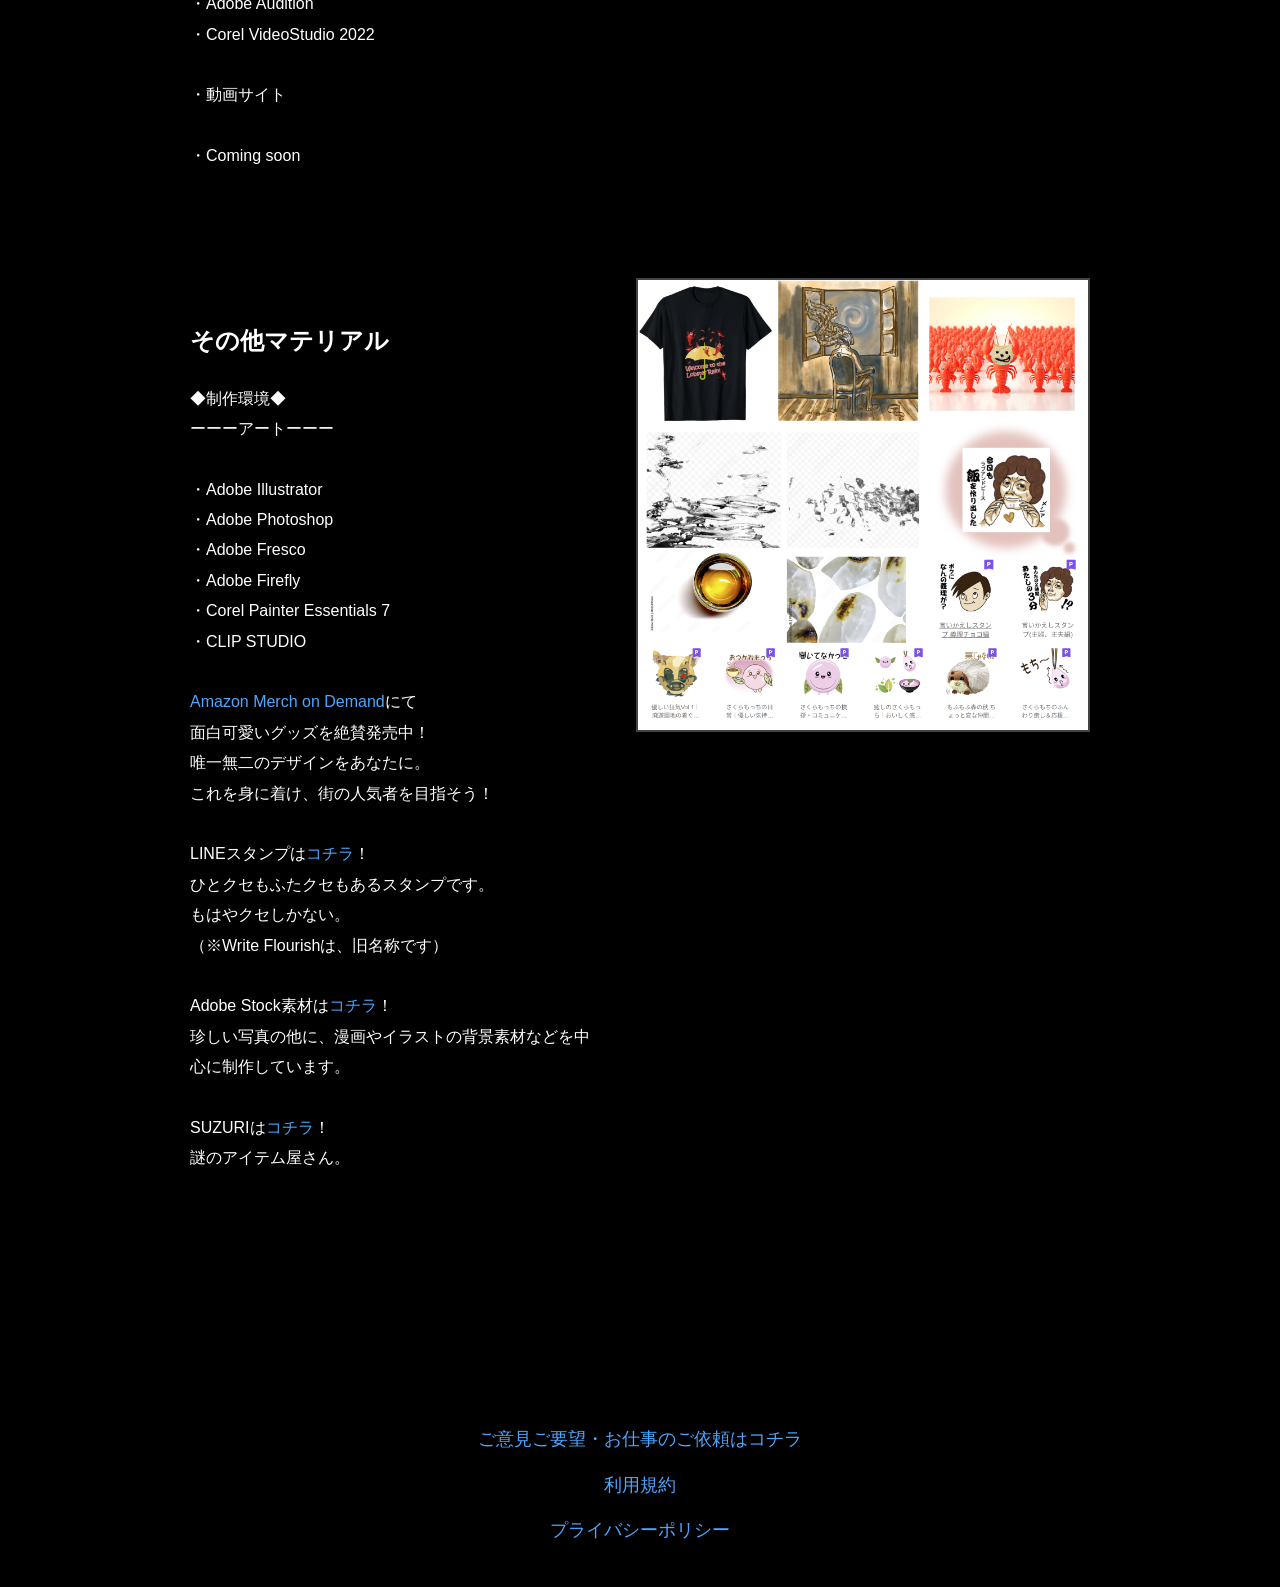
==== commit 365730eb: "Update index.html" ====
--- a/index.html
+++ b/index.html
@@ -111,7 +111,7 @@
     </p>
 
     <!-- ▼▼▼ セクション1 ▼▼▼ -->
-    <div class="section">
+    <div class="section" class="section center-section">
         <h2>WHAT WE EXPLORE</h2>
         <p>
 ◆主な研究対象◆<br>
@@ -127,7 +127,7 @@
     </div>
 
     <!-- ▼▼▼ セクション2 ▼▼▼ -->
-    <div class="section">
+    <div class="section" class="section center-section">
         <h2>HOW WE EXPRESS</h2>
         <p>
 ◆表現方法◆<br>
--- a/style.css
+++ b/style.css
@@ -66,9 +66,16 @@
 
 /* 右側の画像ブロック */
 .section-image img {
-    max-width: 350px; /* 調整OK */
+    max-width: 450px; /* トイケンの画像と同じくらいの存在感 */
     height: auto;
     border: 2px solid #444;
+}
+
+/* WHAT WE EXPLORE / WHAT WE CREATE WITH を中央揃えにする */
+.center-section {
+    max-width: 800px;   /* 中央に置くための幅 */
+    margin: 0 auto;     /* ブロックを中央に配置 */
+    text-align: left;   /* テキストは左揃え */
 }
 
 /* フッターリンク */
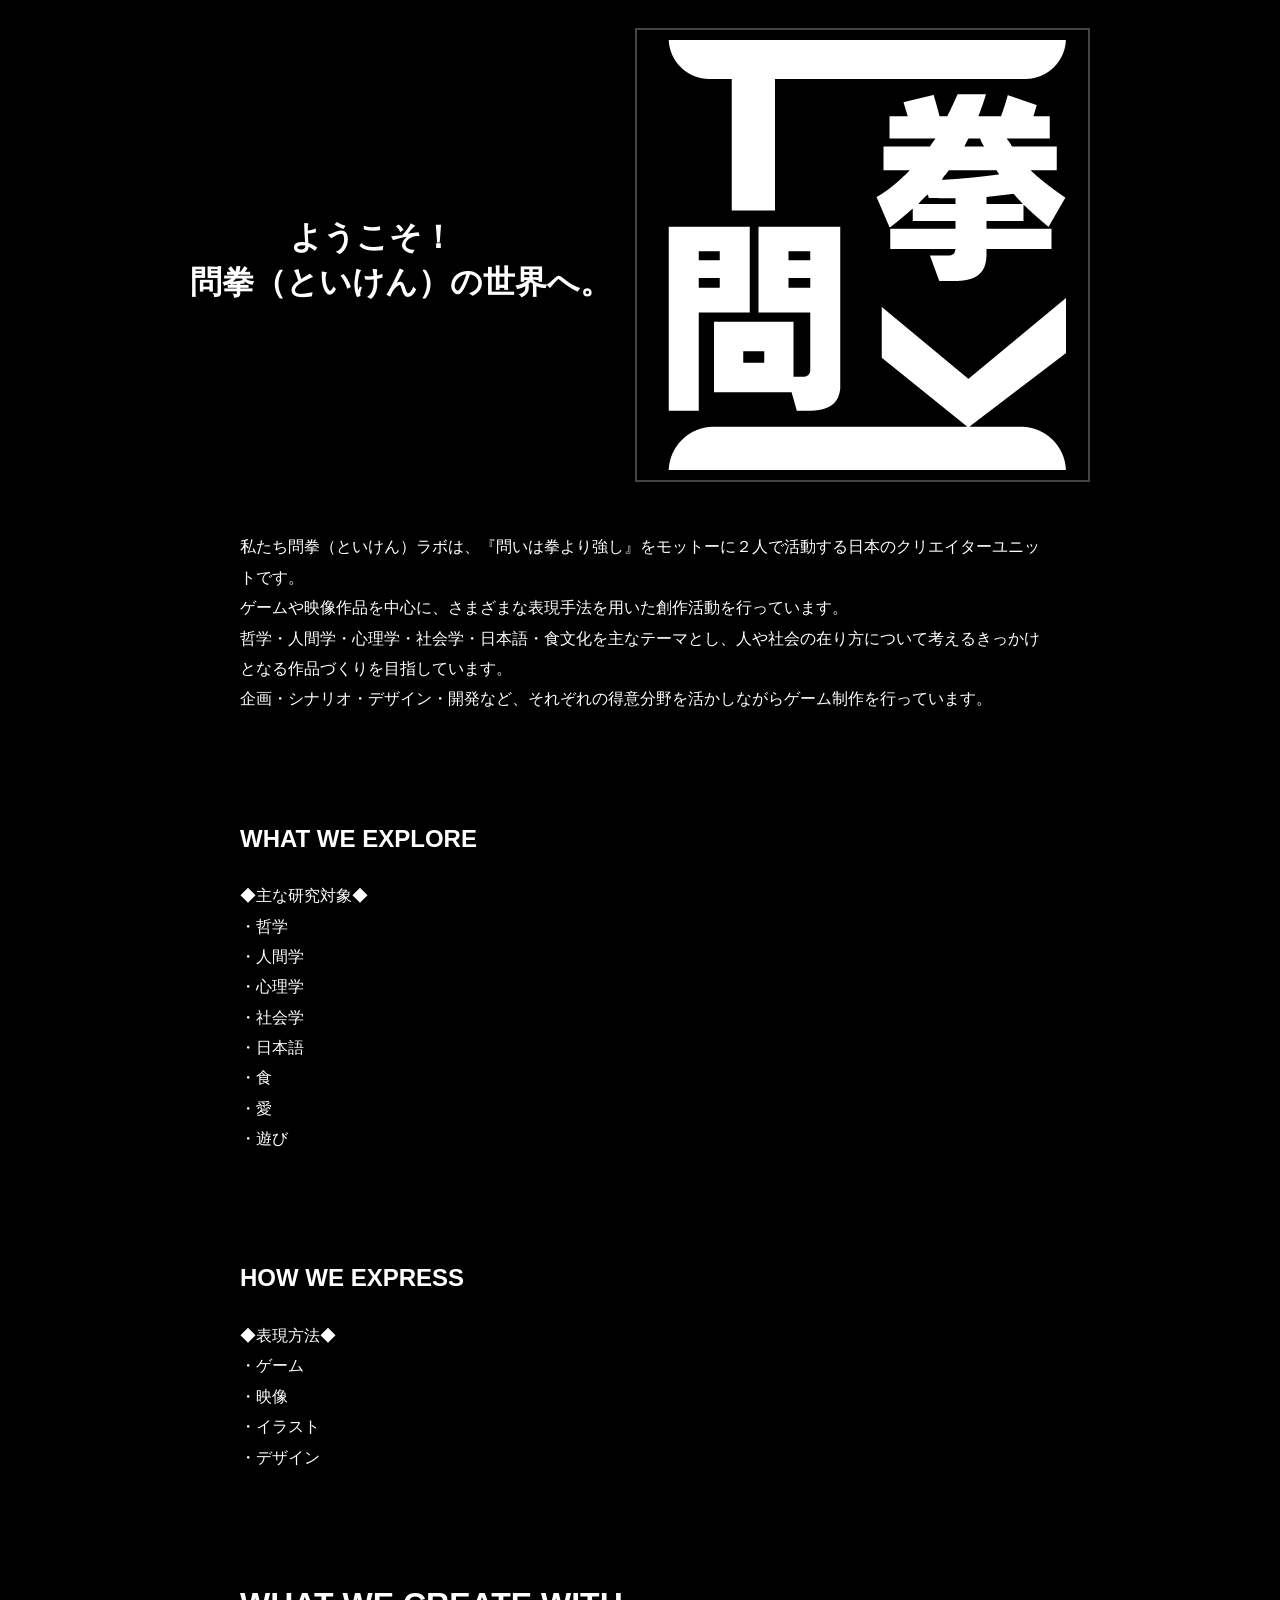
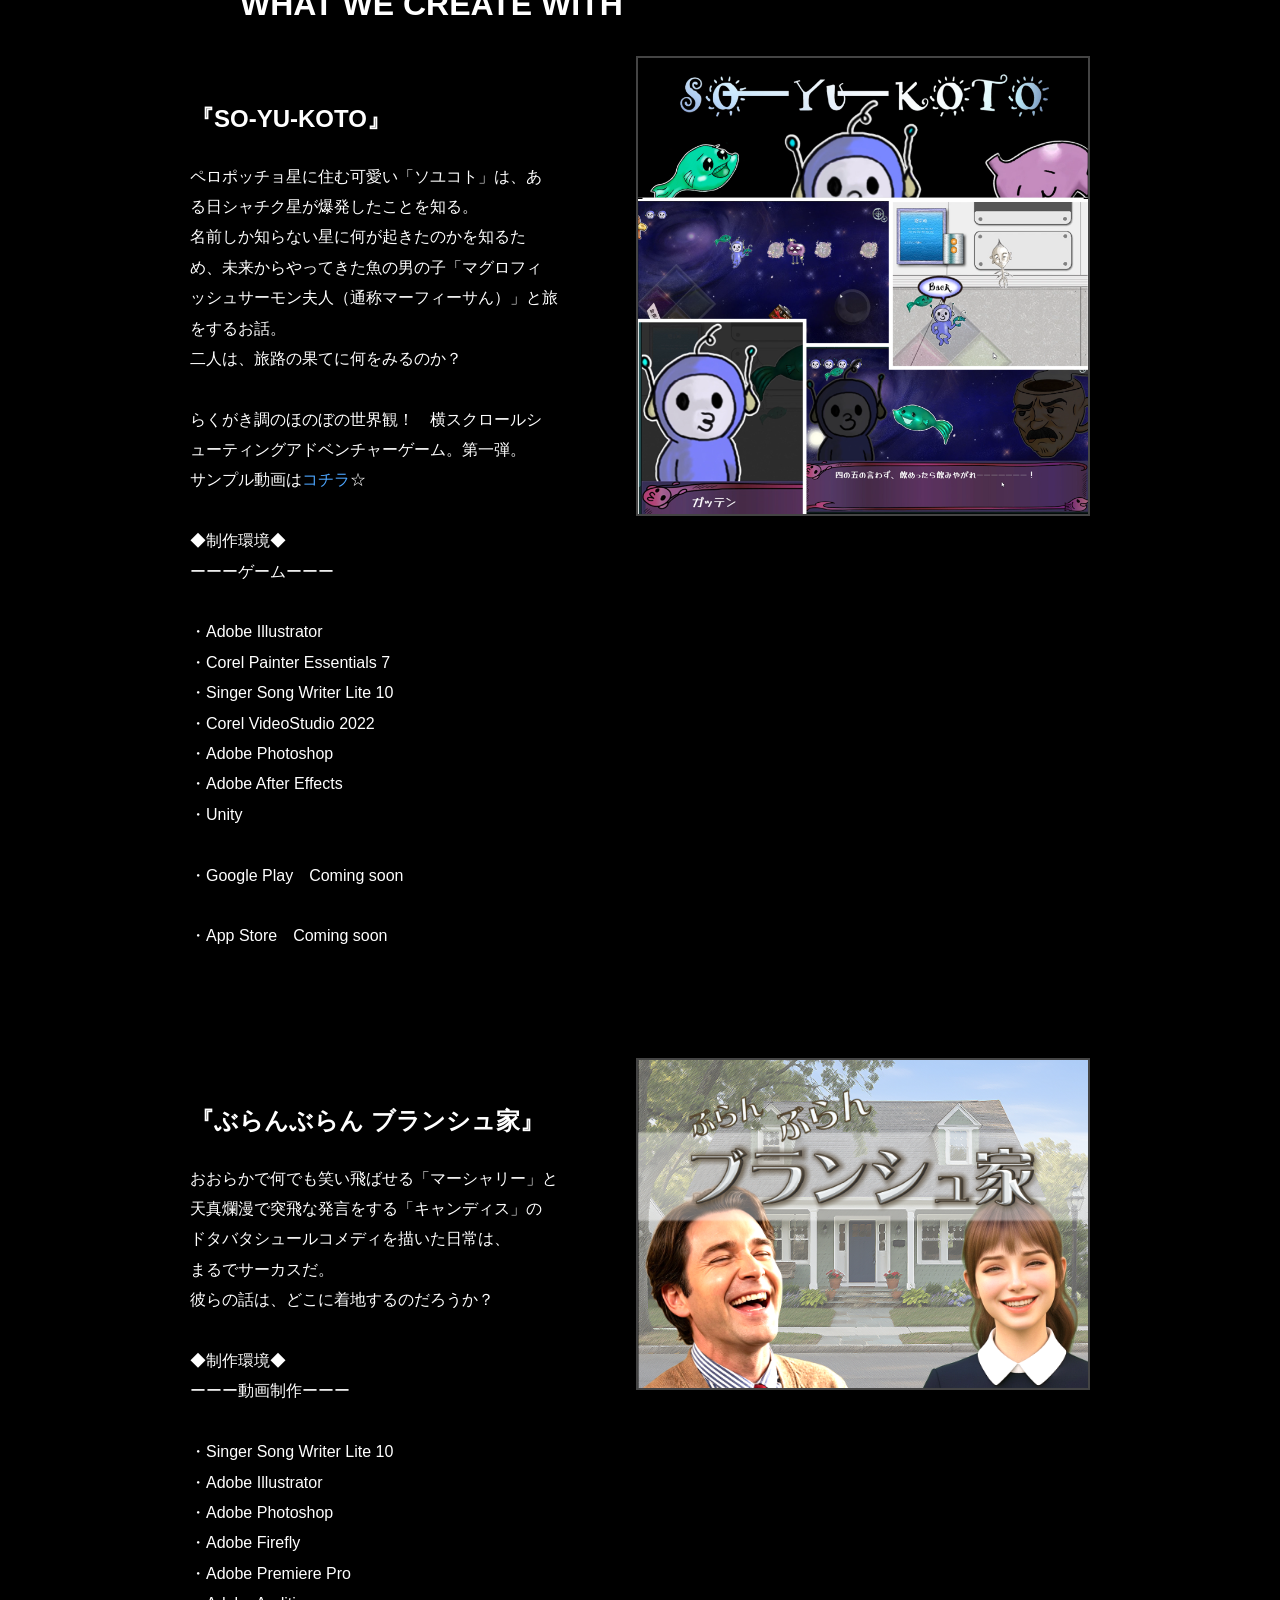
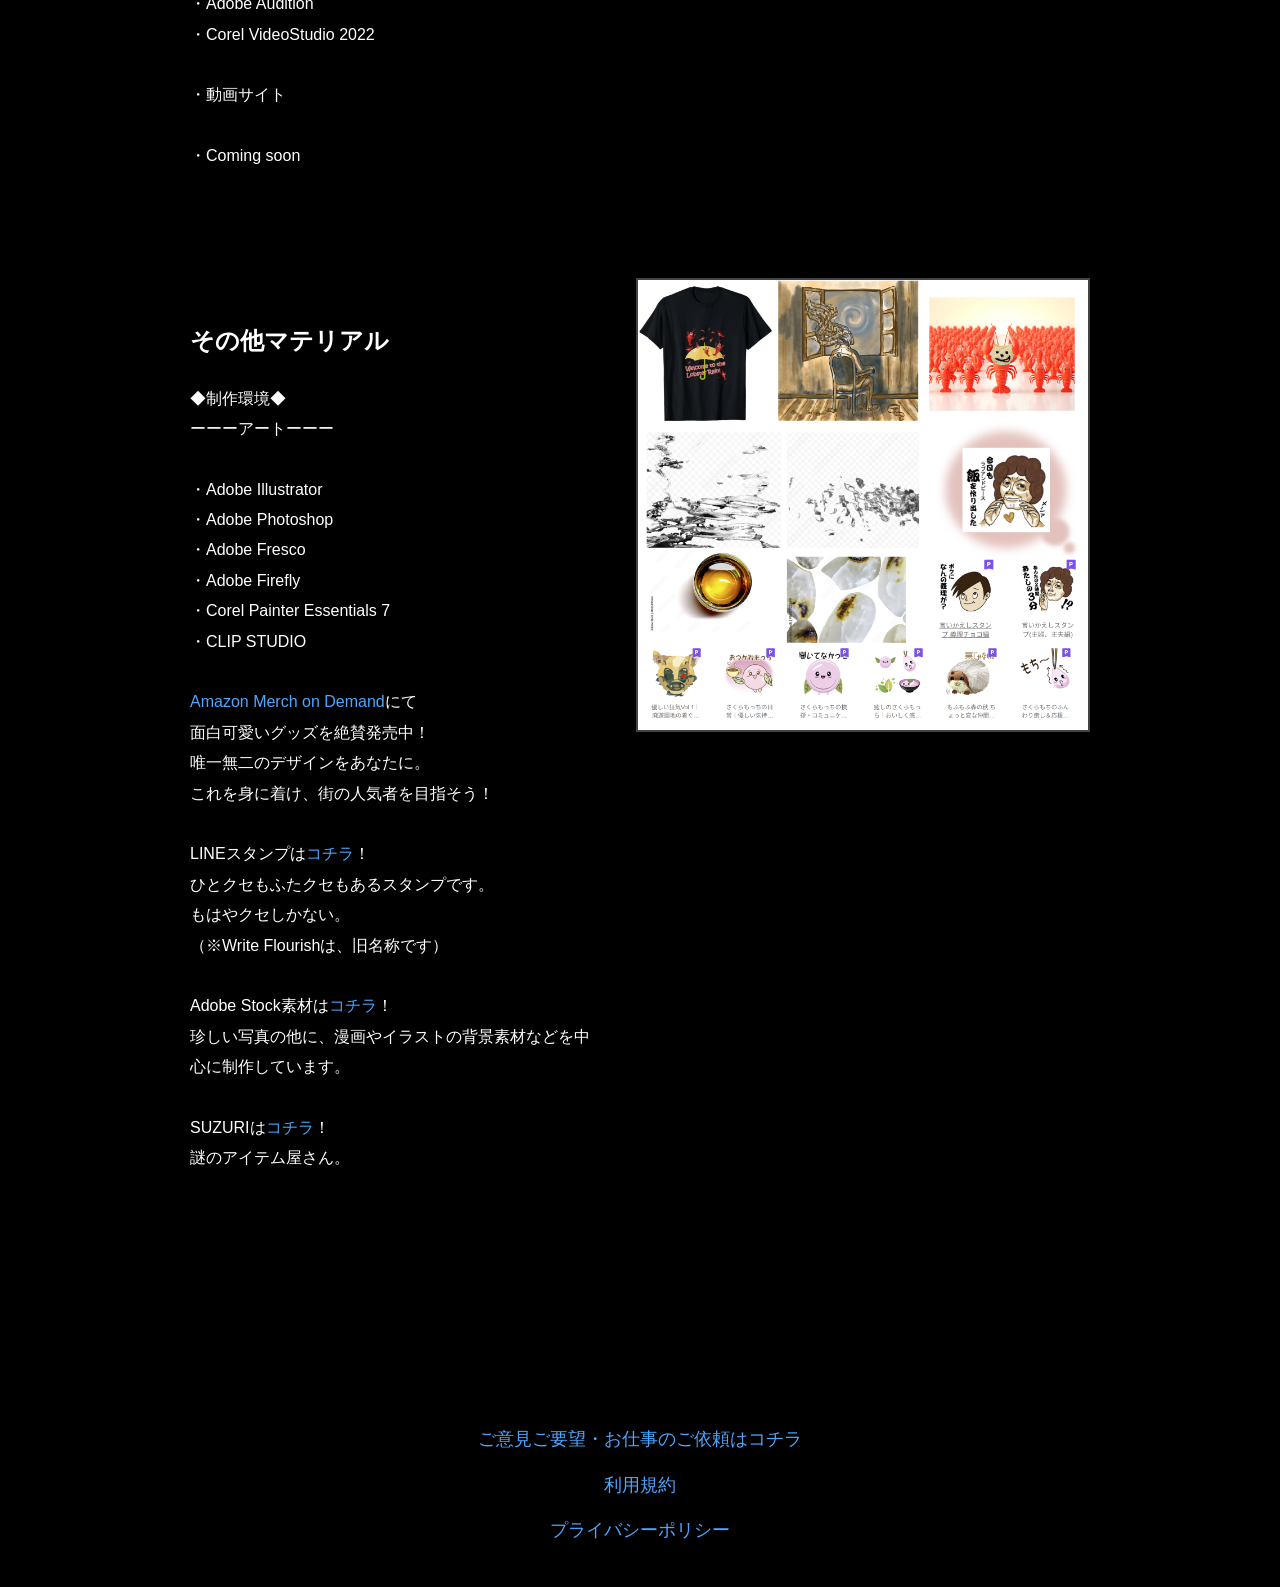
==== commit 15b27abf: "Update index.html" ====
--- a/index.html
+++ b/index.html
@@ -111,7 +111,7 @@
     </p>
 
     <!-- ▼▼▼ セクション1 ▼▼▼ -->
-    <div class="section" class="section center-section">
+    <div class="section center-section">
         <h2>WHAT WE EXPLORE</h2>
         <p>
 ◆主な研究対象◆<br>
@@ -127,7 +127,7 @@
     </div>
 
     <!-- ▼▼▼ セクション2 ▼▼▼ -->
-    <div class="section" class="section center-section">
+    <div class="section center-section">
         <h2>HOW WE EXPRESS</h2>
         <p>
 ◆表現方法◆<br>
